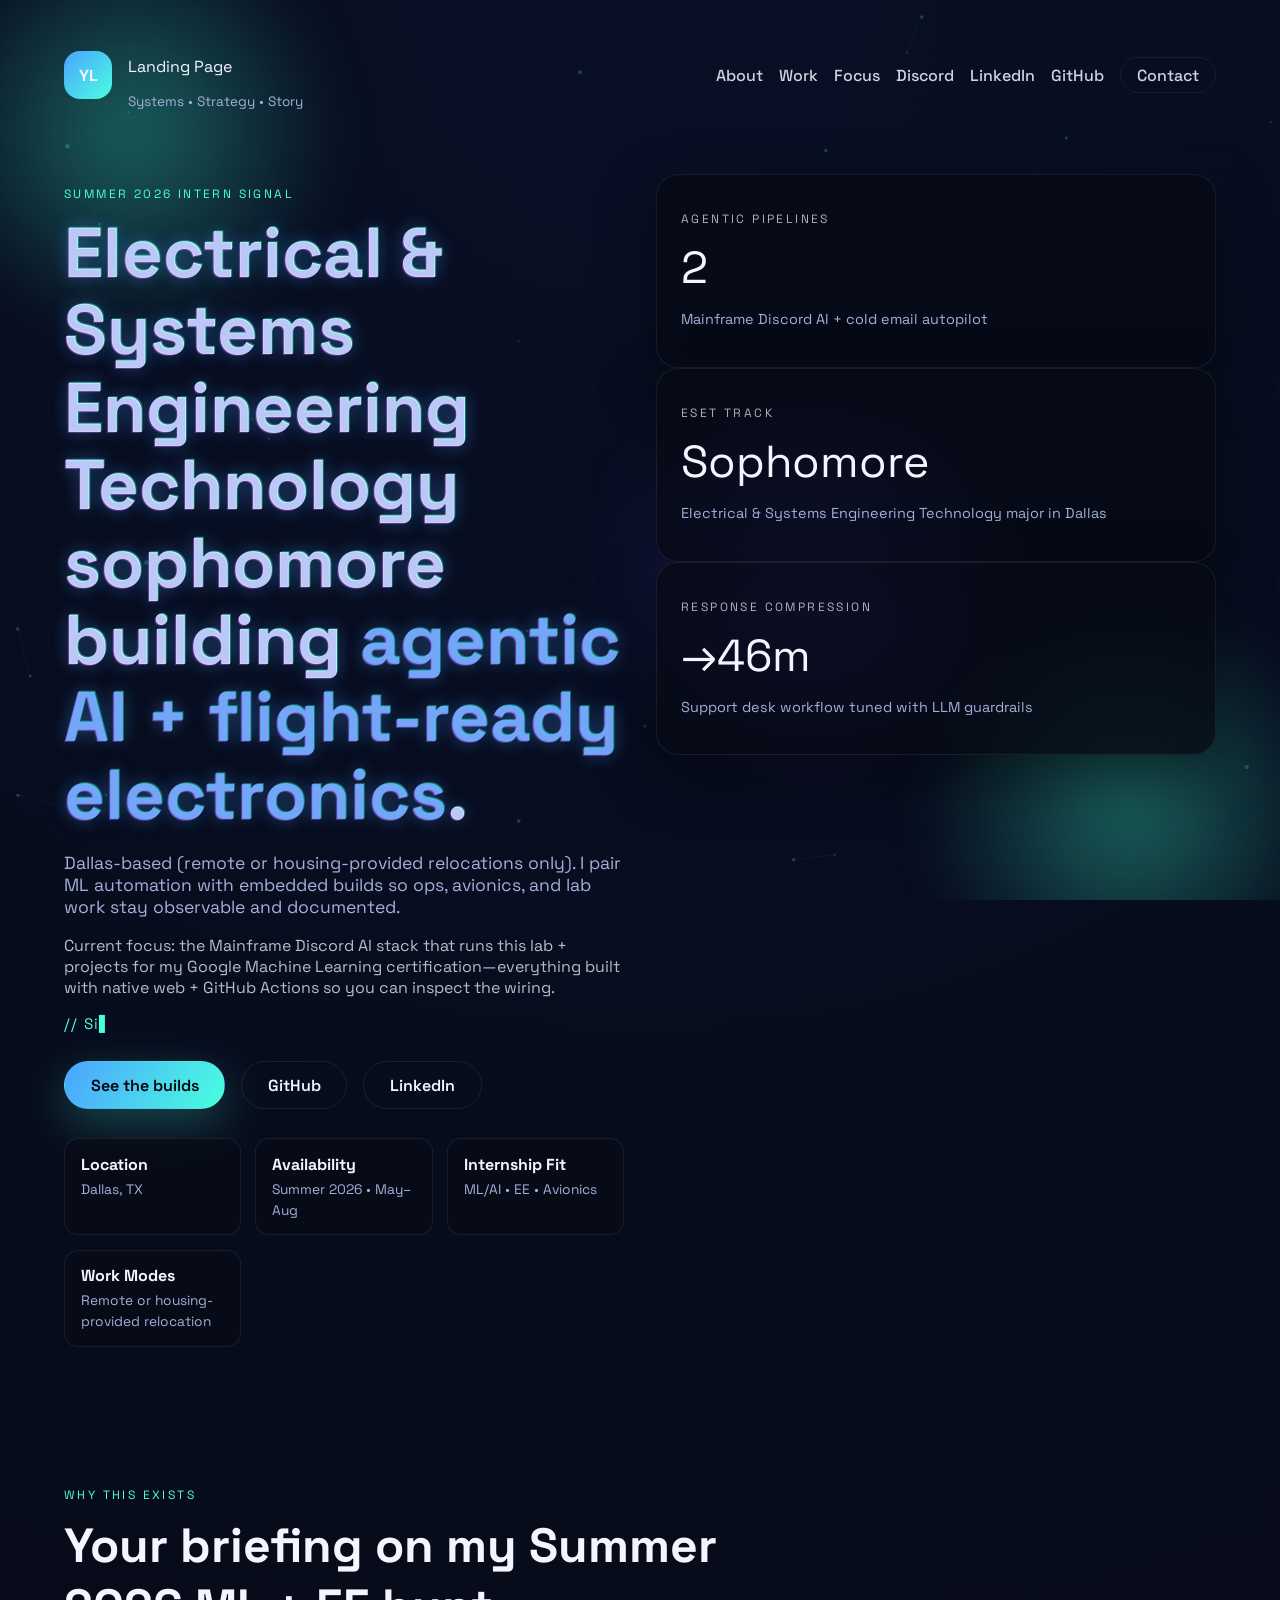
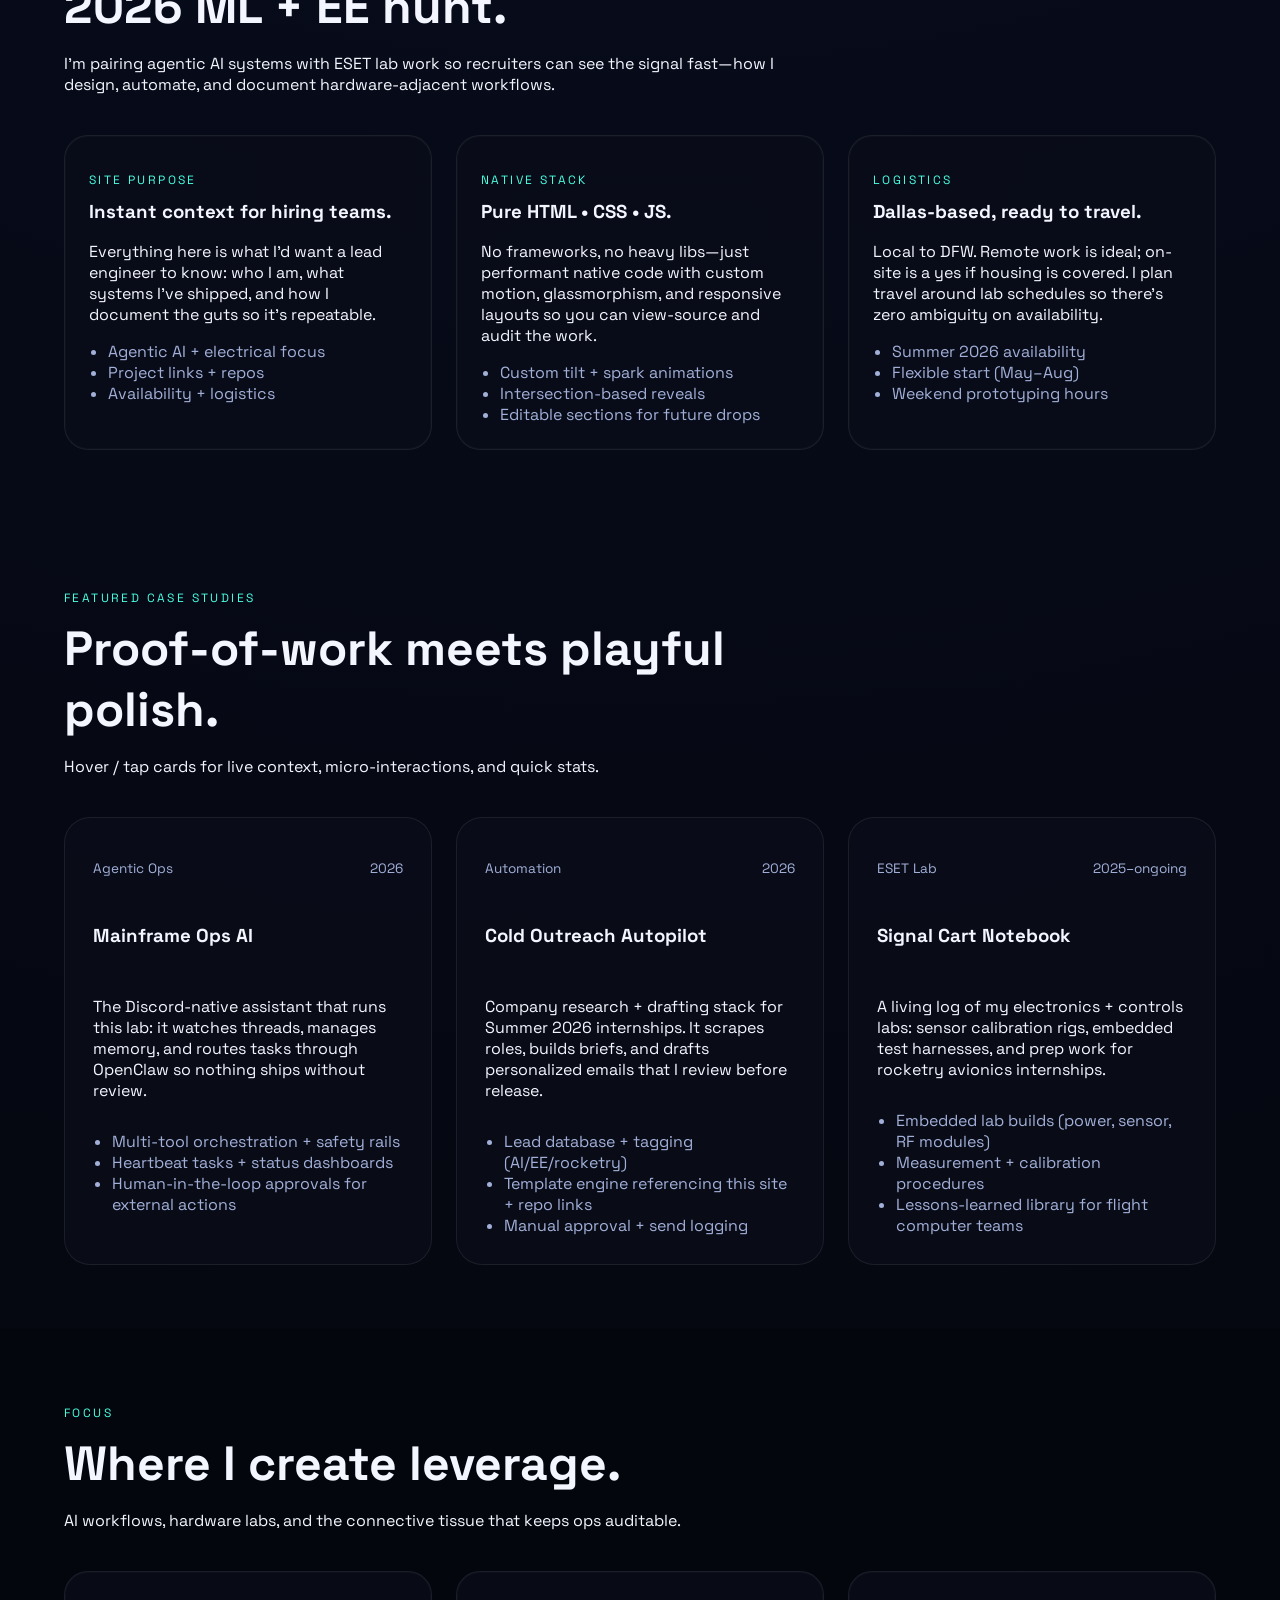
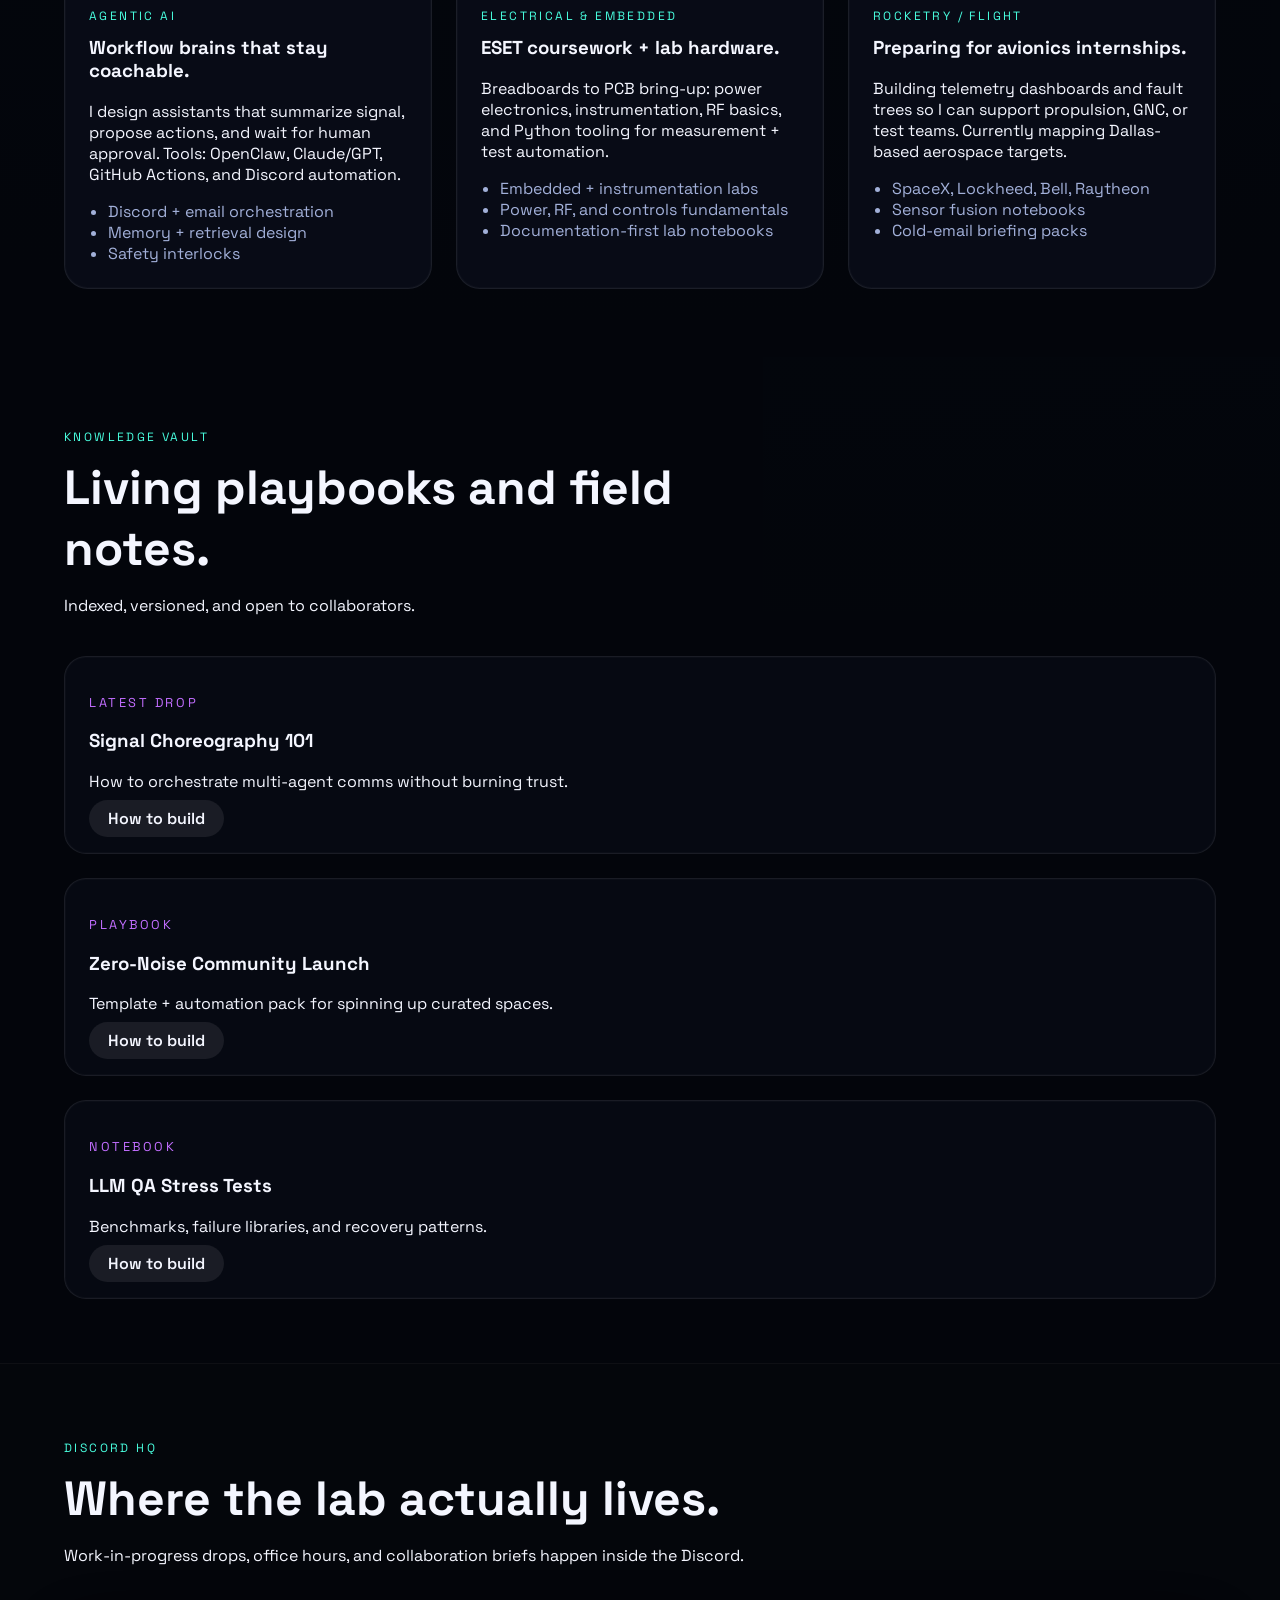
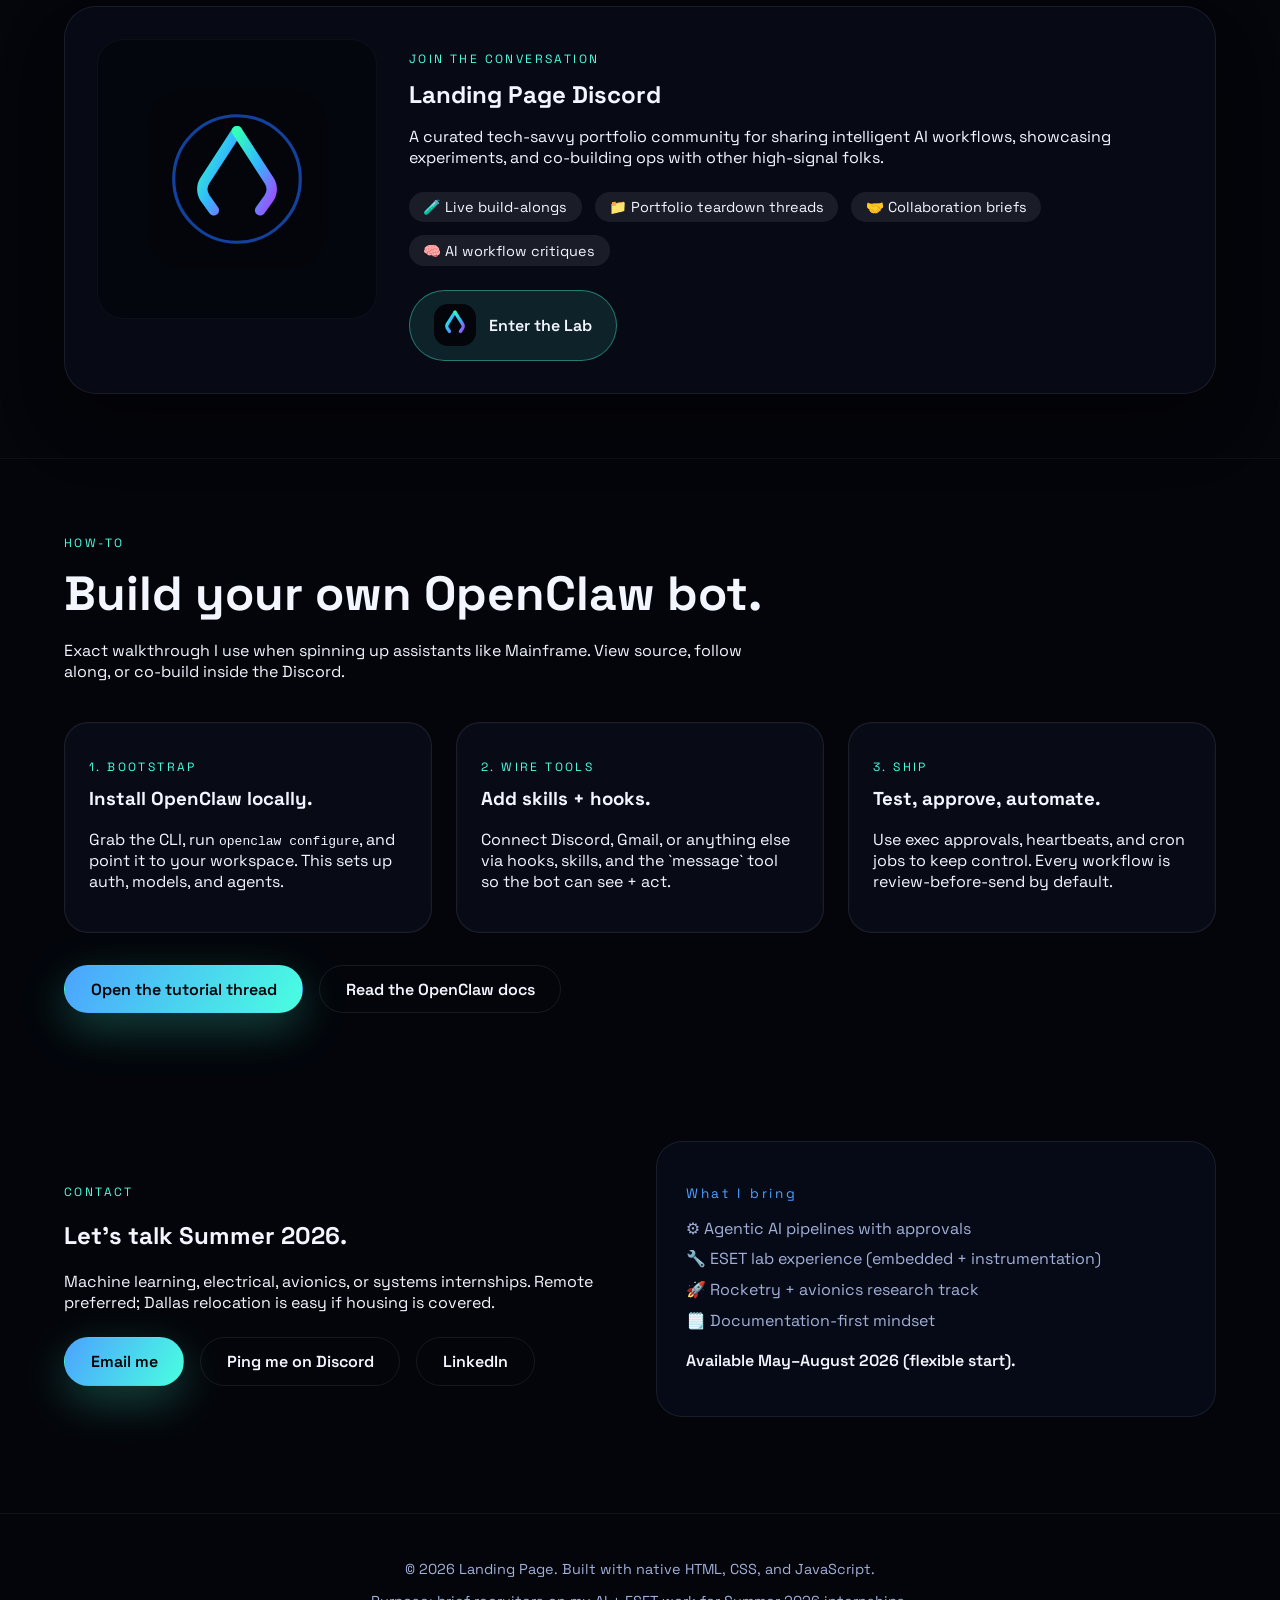
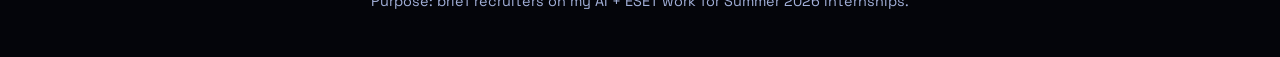
==== index.html @ a81633ae "Redesign hero with live background and animated text effects" ====
<!DOCTYPE html>
<html lang="en">
  <head>
    <meta charset="UTF-8" />
    <meta name="viewport" content="width=device-width, initial-scale=1" />
    <title>Landing Page • AI Systems + ESET</title>
    <meta name="description" content="Dallas-based ESET sophomore building agentic AI systems and embedded lab workflows for Summer 2026 ML/EE internships." />
    <meta property="og:title" content="Landing Page — AI Systems + ESET Portfolio" />
    <meta property="og:description" content="Project-ready portfolio for ML, electrical, and avionics internship roles." />
    <meta property="og:type" content="website" />
    <link rel="preconnect" href="https://fonts.googleapis.com" />
    <link rel="preconnect" href="https://fonts.gstatic.com" crossorigin />
    <link
      href="https://fonts.googleapis.com/css2?family=Space+Grotesk:wght@400;500;600;700&display=swap"
      rel="stylesheet"
    />
    <style>
      :root {
        font-family: "Space Grotesk", system-ui, -apple-system, BlinkMacSystemFont, "Segoe UI", sans-serif;
        color-scheme: dark;
        --bg: #04050a;
        --fg: #f4f6ff;
        --muted: #a2b0d9;
        --accent: #49ffe0;
        --accent-2: #4ca3ff;
        --accent-3: #c26eff;
        --border: rgba(255, 255, 255, 0.08);
      }
      * { box-sizing: border-box; }
      body {
        margin: 0;
        min-height: 100vh;
        background: radial-gradient(circle at top, rgba(20, 40, 100, 0.3), transparent 60%), var(--bg);
        color: var(--fg);
        overflow-x: hidden;
      }
      a { color: var(--fg); text-decoration: none; }
      .ambient {
        position: fixed; inset: 0; overflow: hidden; pointer-events: none; z-index: 0;
      }
      .orb {
        position: absolute; width: 420px; height: 420px;
        background: radial-gradient(circle, rgba(60, 255, 208, 0.35), transparent 70%);
        filter: blur(30px); animation: float 18s ease-in-out infinite;
      }
      .orb--one { top: -80px; left: -80px; }
      .orb--two { bottom: -120px; right: -60px; animation-duration: 22s; }
      .orb--three { top: 40%; right: 20%; animation-duration: 26s; background: radial-gradient(circle, rgba(99, 71, 255, 0.4), transparent 70%); }
      @keyframes float { 0% { transform: translate3d(0,0,0);} 50% { transform: translate3d(30px,-20px,0);} 100% { transform: translate3d(0,0,0);} }
      #live-bg {
        position: fixed;
        inset: 0;
        z-index: 0;
        pointer-events: none;
        opacity: 0.45;
      }
      .noise {
        position: fixed; inset: 0;
        background-image: url("data:image/svg+xml,%3Csvg xmlns='http://www.w3.org/2000/svg' width='300' height='300' viewBox='0 0 300 300'%3E%3Crect width='300' height='300' fill='rgba(0,0,0,0)'/%3E%3Ccircle cx='10' cy='10' r='1' fill='rgba(255,255,255,0.03)'/%3E%3C/svg%3E");
        opacity: 0.35; mix-blend-mode: screen; pointer-events: none; z-index: 0;
      }
      .scanlines {
        position: fixed;
        inset: 0;
        background: repeating-linear-gradient(
          to bottom,
          rgba(255,255,255,0.02),
          rgba(255,255,255,0.02) 1px,
          transparent 1px,
          transparent 3px
        );
        opacity: 0.15;
        pointer-events: none;
        z-index: 0;
      }
      .hero { position: relative; z-index: 1; padding: 2.5rem clamp(1.5rem,5vw,4rem) 4rem; }
      .nav { display: flex; justify-content: space-between; align-items: center; gap: 1rem; }
      .logo { display: flex; align-items: center; gap: 1rem; }
      .logo__mark {
        width: 48px; height: 48px; border-radius: 16px;
        background: linear-gradient(135deg, var(--accent-2), var(--accent));
        display: grid; place-items: center; font-weight: 700;
      }
      .logo__subtitle { color: var(--muted); margin: 0; font-size: 0.85rem; }
      .nav__links { display: flex; gap: 1rem; align-items: center; }
      .nav__links a { font-weight: 500; opacity: 0.85; }
      .nav__links .pill { border: 1px solid var(--border); padding: 0.4rem 1rem; border-radius: 999px; transition: border-color 0.3s; }
      .nav__links .pill:hover { border-color: var(--accent); }
      .hero__content { margin-top: 4rem; display: grid; grid-template-columns: repeat(auto-fit,minmax(280px,1fr)); gap: 2rem; }
      .tag { text-transform: uppercase; letter-spacing: 0.2em; font-size: 0.75rem; color: var(--accent); }
      .hero h1 { font-size: clamp(2.8rem,6vw,4.4rem); line-height: 1.1; margin: 0.8rem 0 1rem; }
      .hero h1 span { color: var(--accent-2); }
      .glitch {
        position: relative;
        text-shadow: 0 0 18px rgba(76,163,255,0.25);
        animation: pulseGlow 3s ease-in-out infinite;
      }
      .glitch::before,
      .glitch::after {
        content: attr(data-text);
        position: absolute;
        inset: 0;
        pointer-events: none;
        opacity: 0.35;
      }
      .glitch::before { transform: translate(1px, -1px); color: var(--accent); }
      .glitch::after { transform: translate(-1px, 1px); color: var(--accent-3); }
      .type-line {
        color: var(--accent);
        font-size: 0.95rem;
        letter-spacing: 0.08em;
        margin-top: 0.7rem;
        min-height: 1.4rem;
      }
      @keyframes pulseGlow {
        0%, 100% { filter: brightness(1); }
        50% { filter: brightness(1.08); }
      }
      .lede { color: var(--muted); font-size: 1.1rem; max-width: 52ch; }
      .hero__note { color: rgba(244,246,255,0.75); margin-top: 0.8rem; }
      .hero__actions { display: flex; flex-wrap: wrap; gap: 1rem; margin-top: 1.5rem; }
      .btn { display: inline-flex; align-items: center; justify-content: center; padding: 0.8rem 1.6rem; border-radius: 999px; font-weight: 600; border: 1px solid transparent; cursor: pointer; transition: transform 0.2s, box-shadow 0.2s; }
      .btn.primary { background: linear-gradient(120deg, var(--accent-2), var(--accent)); color: #020205; box-shadow: 0 15px 45px rgba(73,255,224,0.25); }
      .btn.ghost { border-color: var(--border); color: var(--fg); }
      .btn:hover { transform: translateY(-3px); }
      .metric-card { background: rgba(7,10,20,0.8); border: 1px solid var(--border); padding: 1.5rem; border-radius: 22px; backdrop-filter: blur(16px); box-shadow: 0 20px 60px rgba(0,0,0,0.4); }
      .metric-card__label { opacity: 0.7; text-transform: uppercase; font-size: 0.75rem; letter-spacing: 0.2em; }
      .metric-card__value { font-size: 2.8rem; margin: 0.5rem 0; }
      .metric-card__hint { color: var(--muted); font-size: 0.9rem; }
      main { position: relative; z-index: 1; }
      .section { padding: 4rem clamp(1.5rem,5vw,4rem); }
      .proof-strip {
        display: grid;
        grid-template-columns: repeat(auto-fit,minmax(170px,1fr));
        gap: 0.9rem;
        margin-top: 1.8rem;
      }
      .proof-chip {
        border: 1px solid var(--border);
        border-radius: 14px;
        padding: 0.9rem 1rem;
        background: rgba(8,12,22,0.65);
      }
      .proof-chip b { display:block; font-size:1rem; margin-bottom:0.2rem; }
      .proof-chip span { color: var(--muted); font-size:0.86rem; }
      .section--alt { background: rgba(4,6,12,0.7); }
      .section__header { max-width: 720px; margin-bottom: 2.5rem; }
      .section__header h2 { font-size: clamp(2rem,4vw,3rem); margin: 0.4rem 0 0.6rem; }
      .purpose-grid { display: grid; grid-template-columns: repeat(auto-fit,minmax(240px,1fr)); gap: 1.5rem; }
      .purpose-card {
        padding: 1.5rem; border-radius: 24px; border: 1px solid var(--border);
        background: rgba(10,14,25,0.85); box-shadow: inset 0 0 0 1px rgba(255,255,255,0.02);
      }
      .purpose-card h3 { margin-top: 0.4rem; }
      .purpose-card ul { margin: 1rem 0 0; padding-left: 1.2rem; color: var(--muted); }
      .case-grid { display: grid; grid-template-columns: repeat(auto-fit,minmax(280px,1fr)); gap: 1.5rem; }
      .case {
        padding: 1.75rem; border-radius: 26px; background: rgba(10,14,25,0.8);
        border: 1px solid var(--border); min-height: 340px; display: flex; flex-direction: column; gap: 0.9rem;
        transition: transform 0.4s ease, border-color 0.2s ease; transform-style: preserve-3d;
      }
      .case:hover { border-color: rgba(73,255,224,0.4); transform: translateY(-8px); }
      .case__meta { display: flex; justify-content: space-between; font-size: 0.85rem; color: var(--muted); }
      .case ul { padding-left: 1.2rem; margin: 0; color: var(--muted); }
      .section--alt .timeline { display: grid; gap: 1.5rem; }
      .timeline__item { padding: 1.5rem; border-radius: 22px; border: 1px solid var(--border); background: rgba(8,12,22,0.8); box-shadow: inset 0 0 0 1px rgba(255,255,255,0.02); }
      .timeline__label { color: var(--accent-3); font-size: 0.8rem; letter-spacing: 0.2em; text-transform: uppercase; }
      .chip { margin-top: 1rem; padding: 0.5rem 1.2rem; border-radius: 999px; border: none; background: rgba(255,255,255,0.08); color: var(--fg); font-weight: 600; cursor: pointer; transition: background 0.3s; }
      .chip:hover { background: rgba(73,255,224,0.2); }
      .section--highlight { background: rgba(5,7,12,0.8); border-top: 1px solid rgba(255,255,255,0.04); border-bottom: 1px solid rgba(255,255,255,0.04); }
      .discord-card {
        display: grid; grid-template-columns: minmax(200px, 280px) 1fr; gap: 2rem;
        padding: 2rem; border-radius: 32px; border: 1px solid var(--border);
        background: rgba(9,12,25,0.8); box-shadow: 0 30px 60px rgba(0,0,0,0.35);
      }
      .discord-card__badge {
        width: 100%; aspect-ratio: 1/1; border-radius: 26px;
        background: rgba(4,6,12,0.9);
        display: grid; place-items: center; border: 1px solid rgba(255,255,255,0.04);
      }
      .discord-card__body h2 { margin: 0.4rem 0 0.6rem; }
      .discord-list { list-style: none; padding: 0; margin: 1.5rem 0; display: flex; flex-wrap: wrap; gap: 0.8rem; }
      .discord-list li {
        padding: 0.4rem 0.9rem; border-radius: 999px;
        background: rgba(255,255,255,0.08); font-size: 0.9rem;
      }
      .discord-link {
        display: inline-flex; align-items: center; gap: 0.8rem;
        padding: 0.85rem 1.5rem; border-radius: 999px;
        border: 1px solid rgba(73,255,224,0.4);
        background: rgba(73,255,224,0.1);
        font-weight: 600; transition: transform 0.2s, border-color 0.2s;
      }
      .discord-link:hover { transform: translateY(-3px); border-color: rgba(73,255,224,0.9); }
      .discord-link__icon { width: 42px; height: 42px; border-radius: 14px; overflow: hidden; }
      .community-grid { display: grid; grid-template-columns: repeat(auto-fit,minmax(220px,1fr)); gap: 1.2rem; }
      .community-card {
        padding: 2rem 1.5rem; border-radius: 22px; border: 1px solid var(--border);
        background: rgba(5,10,20,0.85); text-align: center; position: relative; overflow: hidden;
      }
      .community-card::after { content: ""; position: absolute; inset: 1px; border-radius: inherit; background: radial-gradient(circle, rgba(73,255,224,0.1), transparent 70%); opacity: 0; transition: opacity 0.4s; }
      .community-card:hover::after { opacity: 1; }
      .community-card__value { font-size: 3rem; margin: 0.5rem 0; }
      .community-card__label { text-transform: uppercase; font-size: 0.75rem; letter-spacing: 0.3em; color: var(--muted); }
      .section--cta { padding-bottom: 6rem; }
      .cta { display: grid; grid-template-columns: repeat(auto-fit,minmax(280px,1fr)); gap: 2rem; align-items: center; }
      .cta__card { padding: 1.8rem; border-radius: 26px; border: 1px solid var(--border); background: rgba(8,12,25,0.85); }
      .cta__title { font-size: 0.85rem; letter-spacing: 0.2em; color: var(--accent-2); }
      .cta__card ul { list-style: none; padding: 0; margin: 1rem 0 0; display: flex; flex-direction: column; gap: 0.6rem; color: var(--muted); }
      .cta__footer { margin-top: 1.2rem; color: var(--fg); font-weight: 600; }
      .footer { text-align: center; padding: 2rem; color: var(--muted); font-size: 0.9rem; border-top: 1px solid rgba(255,255,255,0.05); }
      [data-reveal] { opacity: 0; transform: translateY(20px); transition: opacity 0.8s ease, transform 0.8s ease; }
      [data-reveal].is-visible { opacity: 1; transform: translateY(0); }
      @media (max-width: 900px) { .discord-card { grid-template-columns: 1fr; } }
      @media (max-width: 720px) {
        .nav__links { flex-wrap: wrap; justify-content: flex-end; }
        .hero { padding-top: 1.5rem; }
        .hero__content { margin-top: 2rem; }
        .case { min-height: 0; }
      }
    </style>
  </head>
  <body>
    <canvas id="live-bg" aria-hidden="true"></canvas>
    <div class="ambient">
      <span class="orb orb--one"></span>
      <span class="orb orb--two"></span>
      <span class="orb orb--three"></span>
    </div>
    <div class="noise"></div>
    <div class="scanlines"></div>
    <header class="hero" id="top">
      <nav class="nav">
        <div class="logo">
          <span class="logo__mark">YL</span>
          <div>
            <p class="logo__title">Landing Page</p>
            <p class="logo__subtitle">Systems • Strategy • Story</p>
          </div>
        </div>
        <div class="nav__links">
          <a href="#about">About</a>
          <a href="#work">Work</a>
          <a href="#focus">Focus</a>
          <a href="#discord">Discord</a>
          <a href="https://www.linkedin.com/in/collinsculbert/" target="_blank" rel="noopener">LinkedIn</a>
          <a href="https://github.com/aulsz" target="_blank" rel="noopener">GitHub</a>
          <a href="#contact" class="pill">Contact</a>
        </div>
      </nav>
      <div class="hero__content">
        <div>
          <p class="tag">Summer 2026 Intern Signal</p>
          <h1 class="glitch" data-text="Electrical & Systems Engineering Technology sophomore building agentic AI + flight-ready electronics.">
            Electrical & Systems Engineering Technology sophomore building <span>agentic AI + flight-ready electronics</span>.
          </h1>
          <p class="lede">
            Dallas-based (remote or housing-provided relocations only). I pair ML automation with embedded builds so ops, avionics, and lab work stay observable and documented.
          </p>
          <p class="hero__note">
            Current focus: the Mainframe Discord AI stack that runs this lab + projects for my Google Machine Learning certification—everything built with native web + GitHub Actions so you can inspect the wiring.
          </p>
          <p class="type-line">// <span id="type-target"></span><span id="type-cursor">▌</span></p>
          <div class="hero__actions">
            <a class="btn primary" href="#work">See the builds</a>
            <a class="btn ghost" href="https://github.com/aulsz" target="_blank" rel="noopener">GitHub</a>
            <a class="btn ghost" href="https://www.linkedin.com/in/collinsculbert/" target="_blank" rel="noopener">LinkedIn</a>
          </div>
          <div class="proof-strip">
            <div class="proof-chip"><b>Location</b><span>Dallas, TX</span></div>
            <div class="proof-chip"><b>Availability</b><span>Summer 2026 • May–Aug</span></div>
            <div class="proof-chip"><b>Internship Fit</b><span>ML/AI • EE • Avionics</span></div>
            <div class="proof-chip"><b>Work Modes</b><span>Remote or housing-provided relocation</span></div>
          </div>
        </div>
        <div class="hero__metrics">
          <div class="metric-card" data-reveal>
            <p class="metric-card__label">Agentic Pipelines</p>
            <p class="metric-card__value">2</p>
            <p class="metric-card__hint">Mainframe Discord AI + cold email autopilot</p>
          </div>
          <div class="metric-card" data-reveal>
            <p class="metric-card__label">ESET Track</p>
            <p class="metric-card__value">Sophomore</p>
            <p class="metric-card__hint">Electrical & Systems Engineering Technology major in Dallas</p>
          </div>
          <div class="metric-card" data-reveal>
            <p class="metric-card__label">Response Compression</p>
            <p class="metric-card__value">→46m</p>
            <p class="metric-card__hint">Support desk workflow tuned with LLM guardrails</p>
          </div>
        </div>
      </div>
    </header>

    <main>
      <section class="section section--purpose" id="about">
        <div class="section__header">
          <p class="tag">Why this exists</p>
          <h2>Your briefing on my Summer 2026 ML + EE hunt.</h2>
          <p>I’m pairing agentic AI systems with ESET lab work so recruiters can see the signal fast—how I design, automate, and document hardware-adjacent workflows.</p>
        </div>
        <div class="purpose-grid">
          <article class="purpose-card" data-tilt>
            <p class="tag">Site Purpose</p>
            <h3>Instant context for hiring teams.</h3>
            <p>
              Everything here is what I’d want a lead engineer to know: who I am, what systems I’ve shipped, and how I document the guts so it’s repeatable.
            </p>
            <ul>
              <li>Agentic AI + electrical focus</li>
              <li>Project links + repos</li>
              <li>Availability + logistics</li>
            </ul>
          </article>
          <article class="purpose-card" data-tilt>
            <p class="tag">Native Stack</p>
            <h3>Pure HTML • CSS • JS.</h3>
            <p>
              No frameworks, no heavy libs—just performant native code with custom motion, glassmorphism, and responsive layouts so you can view-source and audit the work.
            </p>
            <ul>
              <li>Custom tilt + spark animations</li>
              <li>Intersection-based reveals</li>
              <li>Editable sections for future drops</li>
            </ul>
          </article>
          <article class="purpose-card" data-tilt>
            <p class="tag">Logistics</p>
            <h3>Dallas-based, ready to travel.</h3>
            <p>
              Local to DFW. Remote work is ideal; on-site is a yes if housing is covered. I plan travel around lab schedules so there’s zero ambiguity on availability.
            </p>
            <ul>
              <li>Summer 2026 availability</li>
              <li>Flexible start (May–Aug)</li>
              <li>Weekend prototyping hours</li>
            </ul>
          </article>
        </div>
      </section>

      <section class="section" id="work">
        <div class="section__header">
          <p class="tag">Featured Case Studies</p>
          <h2>Proof-of-work meets playful polish.</h2>
          <p>Hover / tap cards for live context, micro-interactions, and quick stats.</p>
        </div>
        <div class="case-grid">
          <article class="case" data-tilt>
            <div class="case__meta">
              <p class="case__tag">Agentic Ops</p>
              <p class="case__year">2026</p>
            </div>
            <h3>Mainframe Ops AI</h3>
            <p>The Discord-native assistant that runs this lab: it watches threads, manages memory, and routes tasks through OpenClaw so nothing ships without review.</p>
            <ul>
              <li>Multi-tool orchestration + safety rails</li>
              <li>Heartbeat tasks + status dashboards</li>
              <li>Human-in-the-loop approvals for external actions</li>
            </ul>
          </article>
          <article class="case" data-tilt>
            <div class="case__meta">
              <p class="case__tag">Automation</p>
              <p class="case__year">2026</p>
            </div>
            <h3>Cold Outreach Autopilot</h3>
            <p>Company research + drafting stack for Summer 2026 internships. It scrapes roles, builds briefs, and drafts personalized emails that I review before release.</p>
            <ul>
              <li>Lead database + tagging (AI/EE/rocketry)</li>
              <li>Template engine referencing this site + repo links</li>
              <li>Manual approval + send logging</li>
            </ul>
          </article>
          <article class="case" data-tilt>
            <div class="case__meta">
              <p class="case__tag">ESET Lab</p>
              <p class="case__year">2025–ongoing</p>
            </div>
            <h3>Signal Cart Notebook</h3>
            <p>A living log of my electronics + controls labs: sensor calibration rigs, embedded test harnesses, and prep work for rocketry avionics internships.</p>
            <ul>
              <li>Embedded lab builds (power, sensor, RF modules)</li>
              <li>Measurement + calibration procedures</li>
              <li>Lessons-learned library for flight computer teams</li>
            </ul>
          </article>
        </div>
      </section>

      <section class="section section--alt" id="focus">
        <div class="section__header">
          <p class="tag">Focus</p>
          <h2>Where I create leverage.</h2>
          <p>AI workflows, hardware labs, and the connective tissue that keeps ops auditable.</p>
        </div>
        <div class="purpose-grid">
          <article class="purpose-card" data-tilt>
            <p class="tag">Agentic AI</p>
            <h3>Workflow brains that stay coachable.</h3>
            <p>
              I design assistants that summarize signal, propose actions, and wait for human approval. Tools: OpenClaw, Claude/GPT, GitHub Actions, and Discord automation.
            </p>
            <ul>
              <li>Discord + email orchestration</li>
              <li>Memory + retrieval design</li>
              <li>Safety interlocks</li>
            </ul>
          </article>
          <article class="purpose-card" data-tilt>
            <p class="tag">Electrical & Embedded</p>
            <h3>ESET coursework + lab hardware.</h3>
            <p>
              Breadboards to PCB bring-up: power electronics, instrumentation, RF basics, and Python tooling for measurement + test automation.
            </p>
            <ul>
              <li>Embedded + instrumentation labs</li>
              <li>Power, RF, and controls fundamentals</li>
              <li>Documentation-first lab notebooks</li>
            </ul>
          </article>
          <article class="purpose-card" data-tilt>
            <p class="tag">Rocketry / Flight</p>
            <h3>Preparing for avionics internships.</h3>
            <p>
              Building telemetry dashboards and fault trees so I can support propulsion, GNC, or test teams. Currently mapping Dallas-based aerospace targets.
            </p>
            <ul>
              <li>SpaceX, Lockheed, Bell, Raytheon</li>
              <li>Sensor fusion notebooks</li>
              <li>Cold-email briefing packs</li>
            </ul>
          </article>
        </div>
      </section>

      <section class="section section--alt" id="knowledge">
        <div class="section__header">
          <p class="tag">Knowledge Vault</p>
          <h2>Living playbooks and field notes.</h2>
          <p>Indexed, versioned, and open to collaborators.</p>
        </div>
        <div class="timeline">
          <article class="timeline__item">
            <p class="timeline__label">Latest Drop</p>
            <h3>Signal Choreography 101</h3>
            <p>How to orchestrate multi-agent comms without burning trust.</p>
            <a class="chip" href="#bot-guide">How to build</a>
          </article>
          <article class="timeline__item">
            <p class="timeline__label">Playbook</p>
            <h3>Zero-Noise Community Launch</h3>
            <p>Template + automation pack for spinning up curated spaces.</p>
            <a class="chip" href="#bot-guide">How to build</a>
          </article>
          <article class="timeline__item">
            <p class="timeline__label">Notebook</p>
            <h3>LLM QA Stress Tests</h3>
            <p>Benchmarks, failure libraries, and recovery patterns.</p>
            <a class="chip" href="#bot-guide">How to build</a>
          </article>
        </div>
      </section>

      <section class="section section--highlight" id="discord">
        <div class="section__header">
          <p class="tag">Discord HQ</p>
          <h2>Where the lab actually lives.</h2>
          <p>Work-in-progress drops, office hours, and collaboration briefs happen inside the Discord.</p>
        </div>
        <div class="discord-card" data-tilt>
          <div class="discord-card__badge">
            <svg viewBox="0 0 1024 1024" width="180" height="180" xmlns="http://www.w3.org/2000/svg">
              <defs>
                <linearGradient id="logo-grad" x1="0%" y1="0%" x2="100%" y2="100%">
                  <stop offset="0%" stop-color="#34ffb8" />
                  <stop offset="50%" stop-color="#32b9ff" />
                  <stop offset="100%" stop-color="#a448ff" />
                </linearGradient>
              </defs>
              <rect width="1024" height="1024" rx="220" fill="#04050a" />
              <circle cx="512" cy="512" r="360" stroke="#1b6bff" stroke-width="18" fill="none" opacity="0.6" />
              <path d="M512 240 L330 520 C310 550 310 590 330 620 L380 690" fill="none" stroke="url(#logo-grad)" stroke-width="60" stroke-linecap="round" stroke-linejoin="round" />
              <path d="M512 240 L694 520 C714 550 714 590 694 620 L644 690" fill="none" stroke="url(#logo-grad)" stroke-width="60" stroke-linecap="round" stroke-linejoin="round" />
              <path d="M512 512 L512 804" fill="none" stroke="url(#logo-grad)" stroke-width="60" stroke-linecap="round" />
            </svg>
          </div>
          <div class="discord-card__body">
            <p class="tag">Join the conversation</p>
            <h2>Landing Page Discord</h2>
            <p>
              A curated tech-savvy portfolio community for sharing intelligent AI workflows, showcasing experiments, and co-building ops with other high-signal folks.
            </p>
            <ul class="discord-list">
              <li>🧪 Live build-alongs</li>
              <li>📁 Portfolio teardown threads</li>
              <li>🤝 Collaboration briefs</li>
              <li>🧠 AI workflow critiques</li>
            </ul>
            <a class="discord-link" href="https://discord.gg/S5xJVZpS" target="_blank" rel="noopener">
              <span class="discord-link__icon">
                <img src="data:image/svg+xml;utf8,%3Csvg xmlns='http://www.w3.org/2000/svg' viewBox='0 0 1024 1024'%3E%3Cdefs%3E%3ClinearGradient id='mini' x1='0%25' y1='0%25' x2='100%25' y2='100%25'%3E%3Cstop offset='0%25' stop-color='%2334ffb8'/%3E%3Cstop offset='50%25' stop-color='%2332b9ff'/%3E%3Cstop offset='100%25' stop-color='%23a448ff'/%3E%3C/linearGradient%3E%3C/defs%3E%3Crect width='1024' height='1024' rx='220' fill='%2304050a'/%3E%3Cpath d='M512 200 L320 500 Q300 540 320 580 L380 670' fill='none' stroke='url(%23mini)' stroke-width='80' stroke-linecap='round' stroke-linejoin='round'/%3E%3Cpath d='M512 200 L704 500 Q724 540 704 580 L644 670' fill='none' stroke='url(%23mini)' stroke-width='80' stroke-linecap='round' stroke-linejoin='round'/%3E%3Cpath d='M512 460 L512 820' fill='none' stroke='url(%23mini)' stroke-width='80' stroke-linecap='round'/%3E%3C/svg%3E" alt="Landing Page Logo" width="42" height="42" />
              </span>
              <span>Enter the Lab</span>
            </a>
          </div>
        </div>
      </section>

      <section class="section section--alt" id="bot-guide">
        <div class="section__header">
          <p class="tag">How-To</p>
          <h2>Build your own OpenClaw bot.</h2>
          <p>Exact walkthrough I use when spinning up assistants like Mainframe. View source, follow along, or co-build inside the Discord.</p>
        </div>
        <div class="purpose-grid">
          <article class="purpose-card">
            <p class="tag">1. Bootstrap</p>
            <h3>Install OpenClaw locally.</h3>
            <p>Grab the CLI, run <code>openclaw configure</code>, and point it to your workspace. This sets up auth, models, and agents.</p>
          </article>
          <article class="purpose-card">
            <p class="tag">2. Wire tools</p>
            <h3>Add skills + hooks.</h3>
            <p>Connect Discord, Gmail, or anything else via hooks, skills, and the `message` tool so the bot can see + act.</p>
          </article>
          <article class="purpose-card">
            <p class="tag">3. Ship</p>
            <h3>Test, approve, automate.</h3>
            <p>Use exec approvals, heartbeats, and cron jobs to keep control. Every workflow is review-before-send by default.</p>
          </article>
        </div>
        <div class="hero__actions" style="margin-top:2rem;">
          <a class="btn primary" href="https://discord.gg/S5xJVZpS" target="_blank" rel="noopener">Open the tutorial thread</a>
          <a class="btn ghost" href="https://docs.openclaw.ai" target="_blank" rel="noopener">Read the OpenClaw docs</a>
        </div>
      </section>

      <section class="section section--cta" id="contact">
        <div class="cta">
          <div>
            <p class="tag">Contact</p>
            <h2>Let’s talk Summer 2026.</h2>
            <p>Machine learning, electrical, avionics, or systems internships. Remote preferred; Dallas relocation is easy if housing is covered.</p>
            <div class="hero__actions">
              <a class="btn primary" href="#contact-modal" id="contact-trigger">Email me</a>
              <a class="btn ghost" href="https://discord.gg/S5xJVZpS" target="_blank" rel="noopener">Ping me on Discord</a>
              <a class="btn ghost" href="https://www.linkedin.com/in/collinsculbert/" target="_blank" rel="noopener">LinkedIn</a>
            </div>
          </div>
          <div class="cta__card" data-tilt>
            <p class="cta__title">What I bring</p>
            <ul>
              <li>⚙️ Agentic AI pipelines with approvals</li>
              <li>🔧 ESET lab experience (embedded + instrumentation)</li>
              <li>🚀 Rocketry + avionics research track</li>
              <li>🗒️ Documentation-first mindset</li>
            </ul>
            <p class="cta__footer">Available May–August 2026 (flexible start).</p>
          </div>
        </div>
      </section>
    </main>

    <!-- Contact Modal -->
    <div id="contact-modal" style="display:none;position:fixed;inset:0;z-index:1000;background:rgba(0,0,0,0.7);backdrop-filter:blur(8px);align-items:center;justify-content:center;">
      <div style="background:#0a0d1a;border:1px solid rgba(255,255,255,0.1);border-radius:28px;padding:2.5rem;max-width:480px;width:90%;position:relative;box-shadow:0 40px 80px rgba(0,0,0,0.6);">
        <button id="close-modal" style="position:absolute;top:1rem;right:1.2rem;background:none;border:none;color:rgba(255,255,255,0.5);font-size:1.4rem;cursor:pointer;line-height:1;">✕</button>
        <p style="text-transform:uppercase;letter-spacing:.2em;font-size:.75rem;color:#49ffe0;margin:0 0 .5rem;">Get in touch</p>
        <h3 style="margin:0 0 .5rem;font-size:1.4rem;">Send me a note</h3>
        <p style="color:#a2b0d9;font-size:.9rem;margin:0 0 1.5rem;">Summer 2026 internship inquiries, collaborations, or just saying hi — I read everything.</p>
        <label style="display:block;font-size:.85rem;margin-bottom:.3rem;color:#a2b0d9;">Your message</label>
        <textarea id="contact-body" rows="5" placeholder="Hi Collins, I came across your portfolio and..." style="width:100%;background:rgba(255,255,255,0.05);border:1px solid rgba(255,255,255,0.1);border-radius:14px;color:#f4f6ff;padding:.9rem 1rem;font-family:inherit;font-size:.95rem;resize:vertical;box-sizing:border-box;"></textarea>
        <a id="contact-send" href="#" class="btn primary" style="margin-top:1.2rem;display:inline-flex;text-decoration:none;">Open in mail app →</a>
        <p style="margin-top:.8rem;font-size:.8rem;color:rgba(162,176,217,.6);">Or email directly: <a href="mailto:coculbert@icloud.com" style="color:#49ffe0;">coculbert@icloud.com</a></p>
      </div>
    </div>

    <footer class="footer">
      <p>© <span id="year"></span> Landing Page. Built with native HTML, CSS, and JavaScript.</p>
      <p>Purpose: brief recruiters on my AI + ESET work for Summer 2026 internships.</p>
    </footer>

    <script>
      // Live background particles (Marathon-style dark tech ambience)
      const bg = document.getElementById("live-bg");
      const bgCtx = bg ? bg.getContext("2d") : null;
      const particles = [];
      let w = window.innerWidth;
      let h = window.innerHeight;

      function resizeBg() {
        if (!bg) return;
        w = window.innerWidth;
        h = window.innerHeight;
        bg.width = Math.floor(w * devicePixelRatio);
        bg.height = Math.floor(h * devicePixelRatio);
        bg.style.width = w + "px";
        bg.style.height = h + "px";
        if (bgCtx) bgCtx.setTransform(devicePixelRatio, 0, 0, devicePixelRatio, 0, 0);
      }

      function initParticles() {
        particles.length = 0;
        const count = Math.max(30, Math.floor((w * h) / 28000));
        for (let i = 0; i < count; i++) {
          particles.push({
            x: Math.random() * w,
            y: Math.random() * h,
            vx: (Math.random() - 0.5) * 0.35,
            vy: (Math.random() - 0.5) * 0.35,
            r: Math.random() * 1.8 + 0.8
          });
        }
      }

      function drawBg() {
        if (!bgCtx) return;
        bgCtx.clearRect(0, 0, w, h);

        for (const p of particles) {
          p.x += p.vx;
          p.y += p.vy;
          if (p.x < 0 || p.x > w) p.vx *= -1;
          if (p.y < 0 || p.y > h) p.vy *= -1;

          bgCtx.beginPath();
          bgCtx.fillStyle = "rgba(73,255,224,0.5)";
          bgCtx.arc(p.x, p.y, p.r, 0, Math.PI * 2);
          bgCtx.fill();
        }

        for (let i = 0; i < particles.length; i++) {
          for (let j = i + 1; j < particles.length; j++) {
            const a = particles[i], b = particles[j];
            const dx = a.x - b.x;
            const dy = a.y - b.y;
            const d2 = dx * dx + dy * dy;
            if (d2 < 14000) {
              const alpha = 1 - d2 / 14000;
              bgCtx.strokeStyle = `rgba(76,163,255,${alpha * 0.2})`;
              bgCtx.lineWidth = 1;
              bgCtx.beginPath();
              bgCtx.moveTo(a.x, a.y);
              bgCtx.lineTo(b.x, b.y);
              bgCtx.stroke();
            }
          }
        }

        requestAnimationFrame(drawBg);
      }

      resizeBg();
      initParticles();
      drawBg();
      window.addEventListener("resize", () => { resizeBg(); initParticles(); });

      // Typing animation
      const typeTarget = document.getElementById("type-target");
      const phrases = [
        "Signal-first design",
        "Dark interface, bright outcomes",
        "AI + embedded systems",
        "Marathon-inspired visual language"
      ];
      let phraseIndex = 0;
      let charIndex = 0;
      let deleting = false;
      function tickType() {
        if (!typeTarget) return;
        const current = phrases[phraseIndex];
        typeTarget.textContent = deleting
          ? current.slice(0, charIndex--)
          : current.slice(0, charIndex++);

        if (!deleting && charIndex > current.length + 1) {
          deleting = true;
          setTimeout(tickType, 900);
          return;
        }
        if (deleting && charIndex < 0) {
          deleting = false;
          phraseIndex = (phraseIndex + 1) % phrases.length;
        }
        setTimeout(tickType, deleting ? 35 : 55);
      }
      tickType();

      const year = document.getElementById("year");
      if (year) year.textContent = new Date().getFullYear();

      const revealTargets = document.querySelectorAll(
        ".case, .timeline__item, .community-card, .cta__card, .metric-card, .purpose-card, .discord-card"
      );
      revealTargets.forEach((el) => el.setAttribute("data-reveal", ""));

      const observer = new IntersectionObserver(
        (entries) => {
          entries.forEach((entry) => {
            if (entry.isIntersecting) {
              entry.target.classList.add("is-visible");
              observer.unobserve(entry.target);
            }
          });
        },
        { threshold: 0.3 }
      );
      revealTargets.forEach((el) => observer.observe(el));

      const tiltCards = document.querySelectorAll("[data-tilt]");
      tiltCards.forEach((card) => {
        card.addEventListener("mousemove", (event) => {
          const bounds = card.getBoundingClientRect();
          const x = ((event.clientX - bounds.left) / bounds.width - 0.5) * 20;
          const y = ((event.clientY - bounds.top) / bounds.height - 0.5) * -20;
          card.style.transform = `perspective(900px) rotateX(${y}deg) rotateY(${x}deg)`;
        });
        card.addEventListener("mouseleave", () => {
          card.style.transform = "perspective(900px) rotateX(0deg) rotateY(0deg)";
        });
      });

      // Contact modal
      const modal = document.getElementById("contact-modal");
      const trigger = document.getElementById("contact-trigger");
      const closeBtn = document.getElementById("close-modal");
      const sendBtn = document.getElementById("contact-send");
      const bodyField = document.getElementById("contact-body");
      if (trigger) trigger.addEventListener("click", (e) => { e.preventDefault(); modal.style.display = "flex"; });
      if (closeBtn) closeBtn.addEventListener("click", () => { modal.style.display = "none"; });
      if (modal) modal.addEventListener("click", (e) => { if (e.target === modal) modal.style.display = "none"; });
      if (sendBtn) sendBtn.addEventListener("click", (e) => {
        e.preventDefault();
        const body = encodeURIComponent(bodyField ? bodyField.value : "");
        window.location.href = "mailto:coculbert@icloud.com?subject=Internship%20Inquiry&body=" + body;
      });

      // Spark pulse disabled until [data-spark] elements are intentionally added.
    </script>
  </body>
</html>
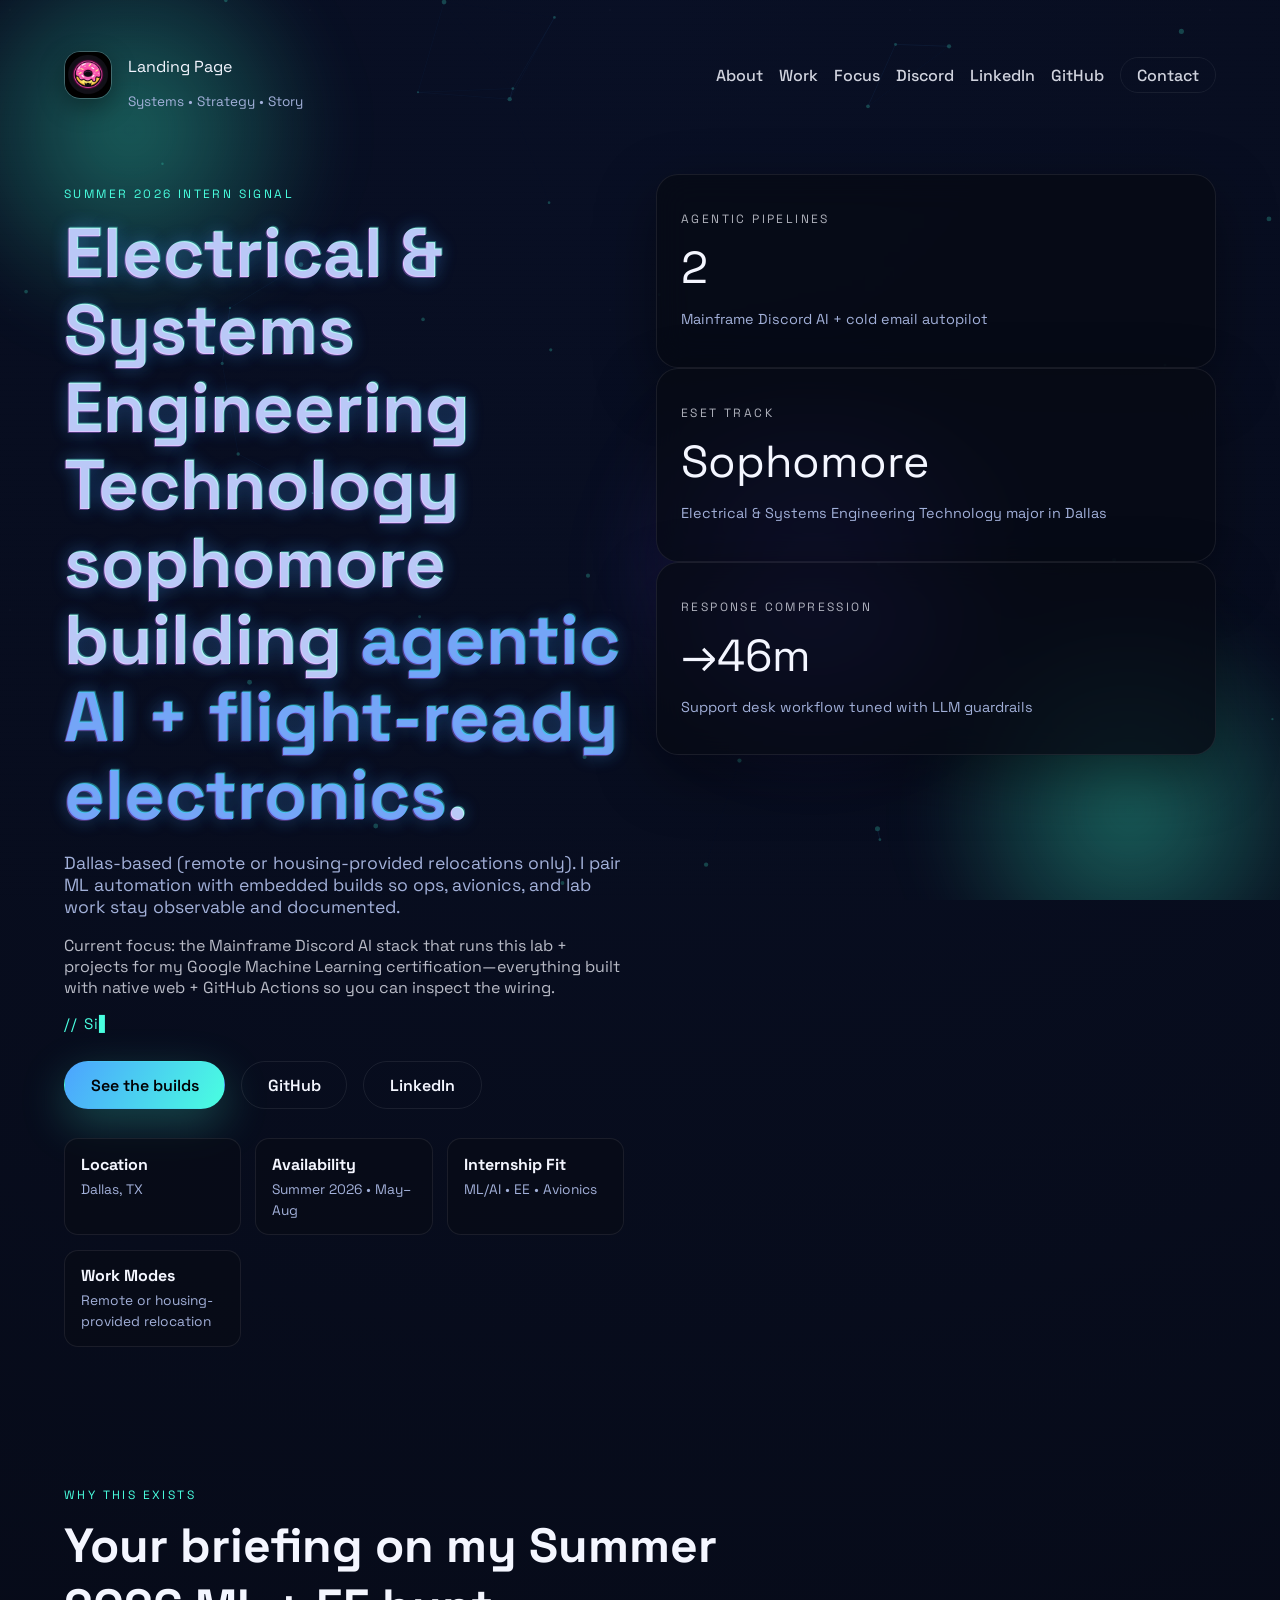
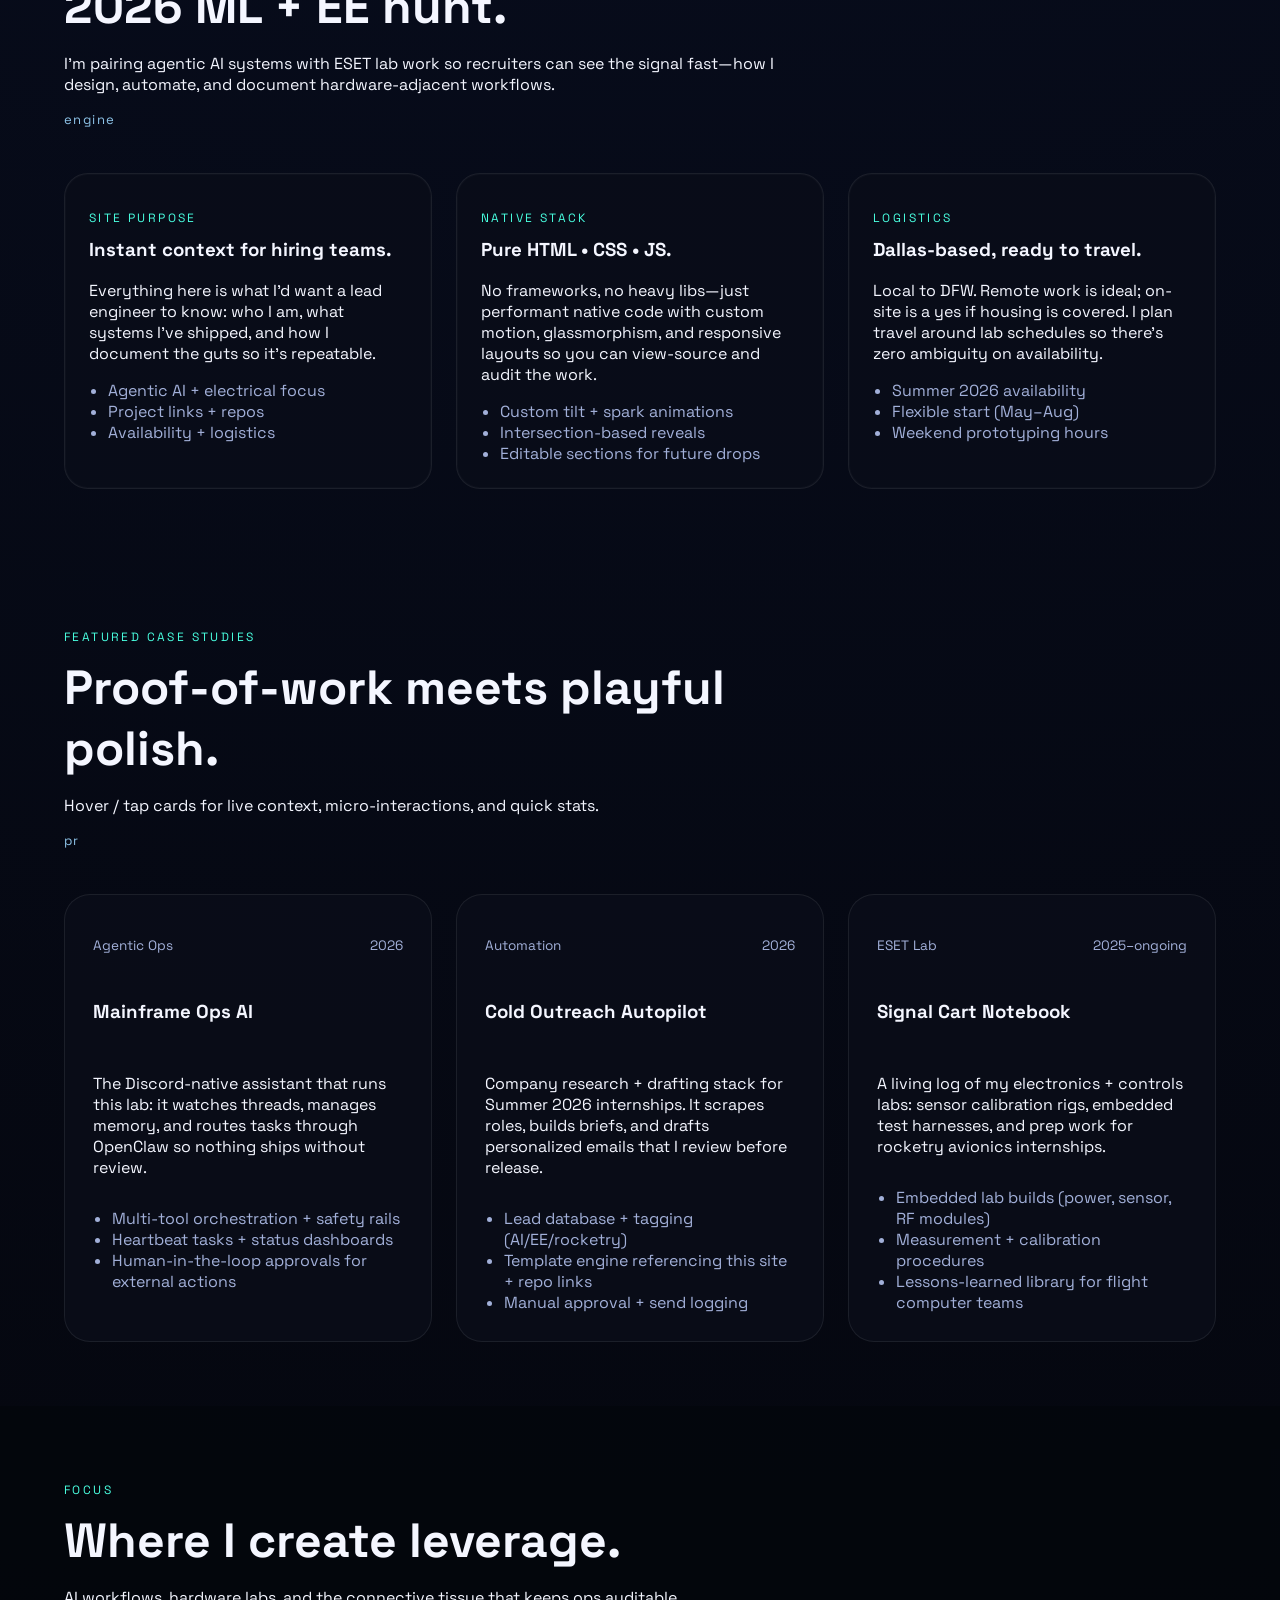
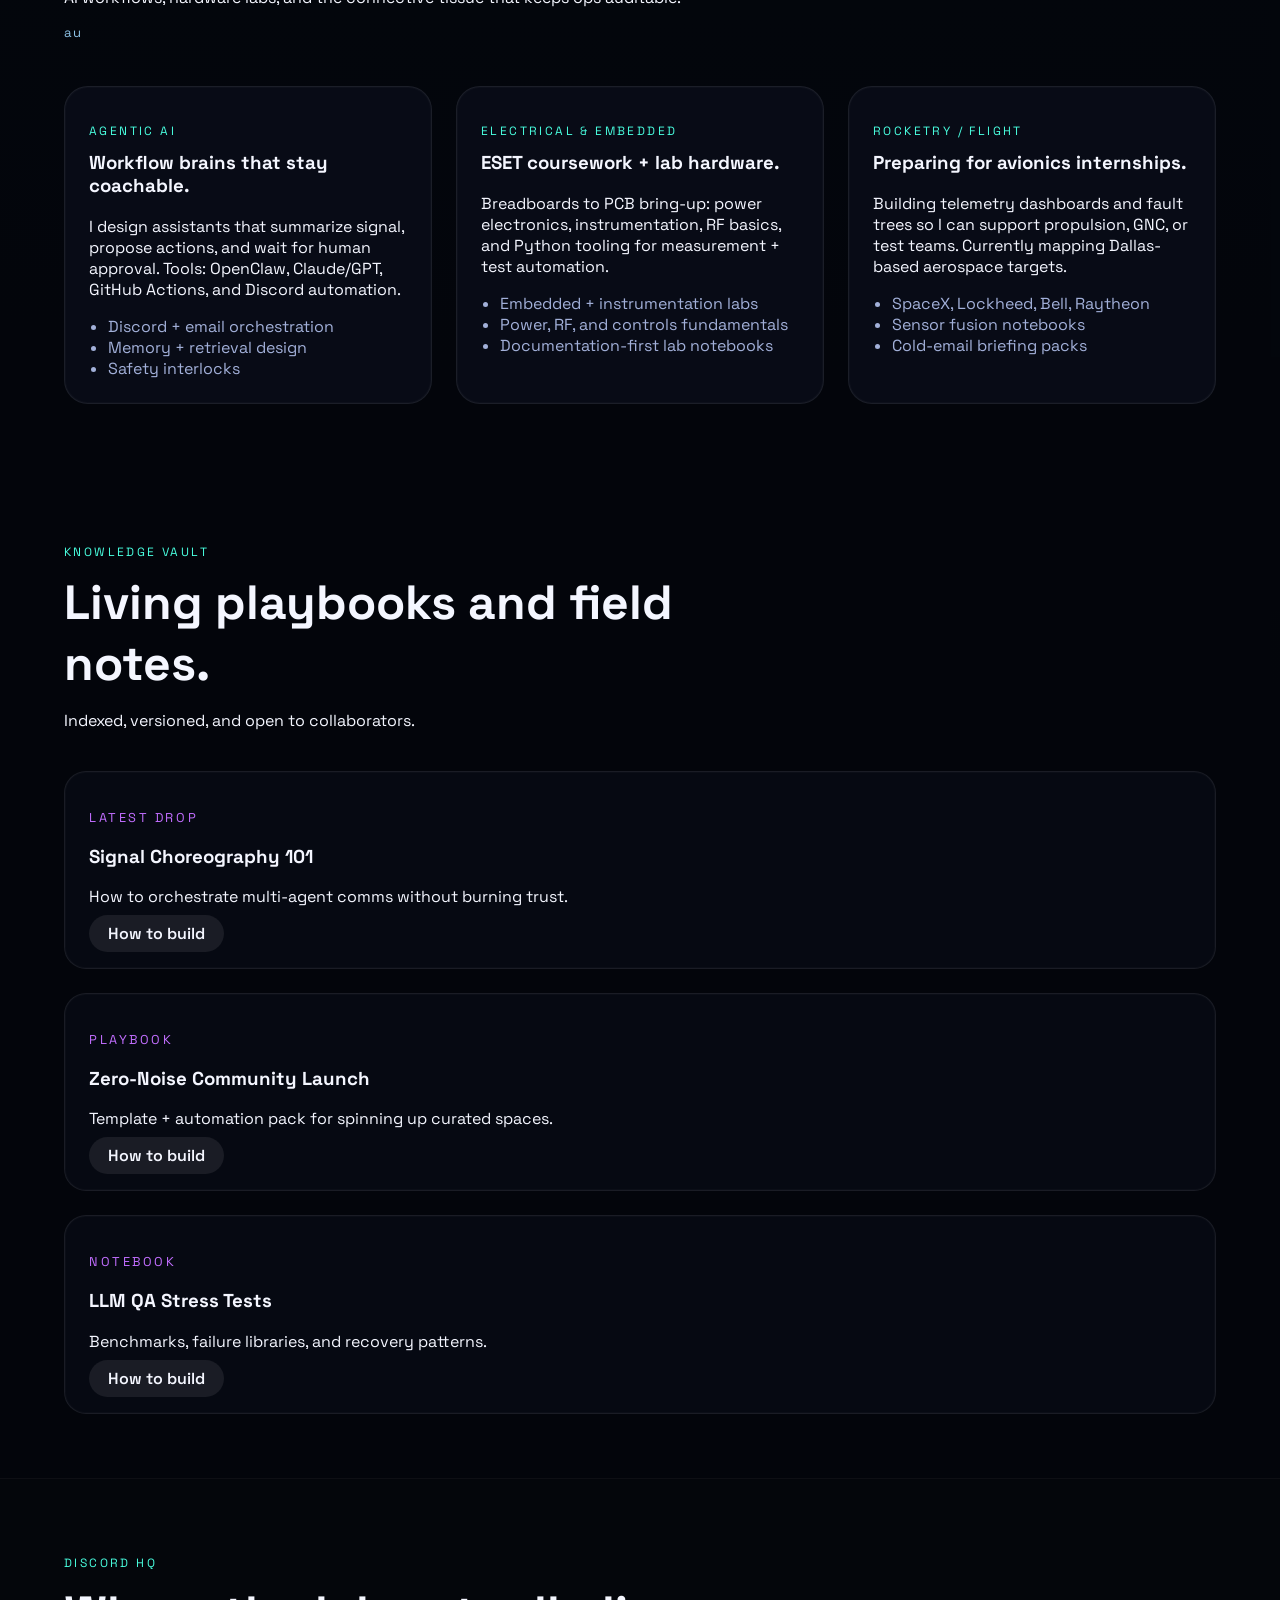
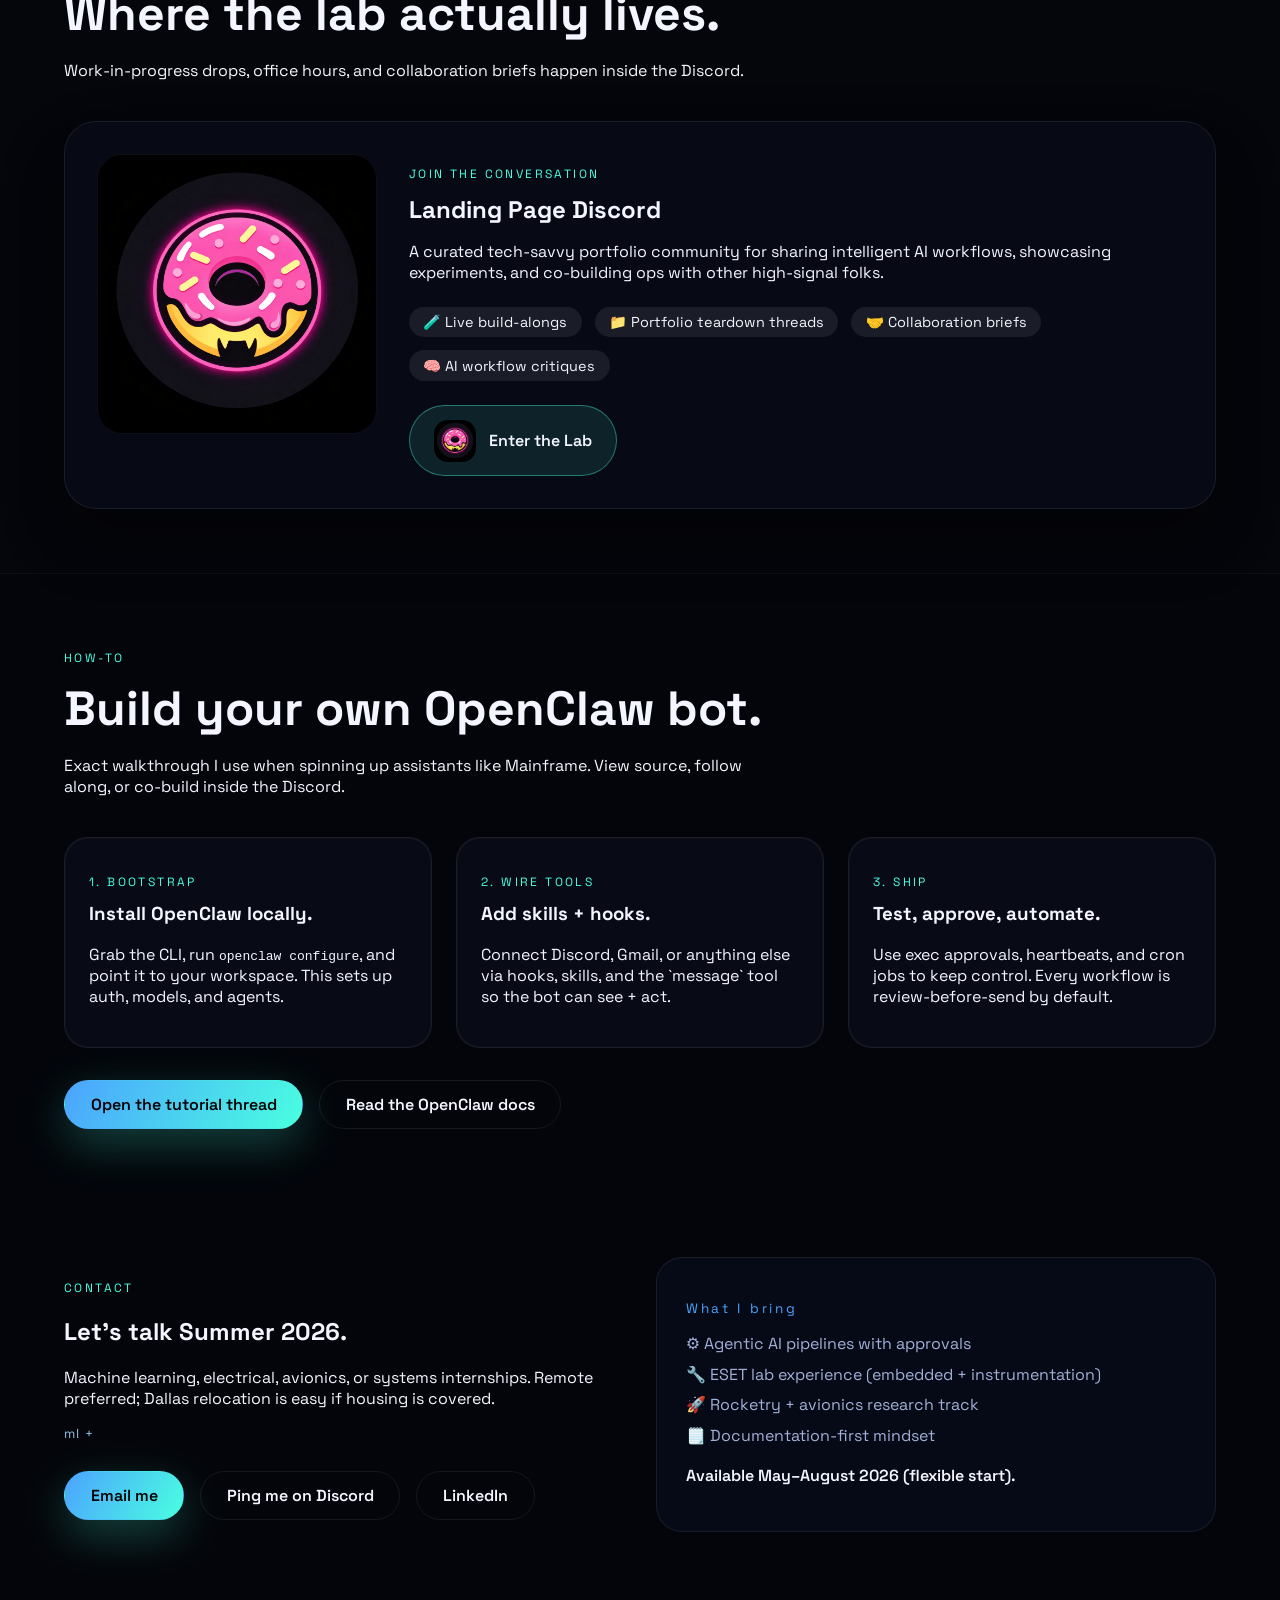
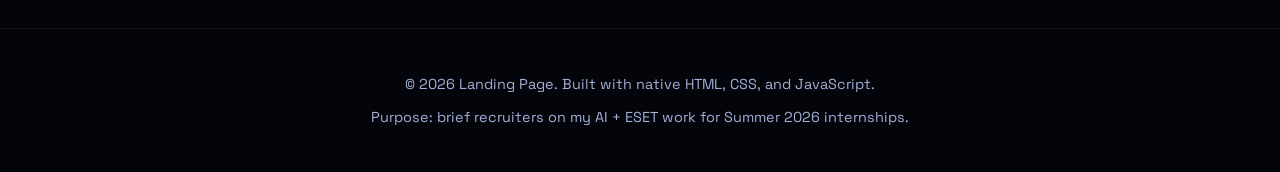
==== commit dfa33ad3: "Use Discord server logo and expand typewriter animations sitewide" ====
--- a/index.html
+++ b/index.html
@@ -78,9 +78,11 @@
       .logo { display: flex; align-items: center; gap: 1rem; }
       .logo__mark {
         width: 48px; height: 48px; border-radius: 16px;
-        background: linear-gradient(135deg, var(--accent-2), var(--accent));
-        display: grid; place-items: center; font-weight: 700;
-      }
+        border: 1px solid rgba(255,255,255,0.2);
+        overflow: hidden;
+        box-shadow: 0 8px 25px rgba(0,0,0,0.35);
+      }
+      .logo__mark img { width: 100%; height: 100%; object-fit: cover; display: block; }
       .logo__subtitle { color: var(--muted); margin: 0; font-size: 0.85rem; }
       .nav__links { display: flex; gap: 1rem; align-items: center; }
       .nav__links a { font-weight: 500; opacity: 0.85; }
@@ -111,6 +113,12 @@
         letter-spacing: 0.08em;
         margin-top: 0.7rem;
         min-height: 1.4rem;
+      }
+      .type-line--section {
+        color: #9dd8ff;
+        font-size: 0.82rem;
+        letter-spacing: 0.11em;
+        opacity: 0.9;
       }
       @keyframes pulseGlow {
         0%, 100% { filter: brightness(1); }
@@ -232,7 +240,7 @@
     <header class="hero" id="top">
       <nav class="nav">
         <div class="logo">
-          <span class="logo__mark">YL</span>
+          <span class="logo__mark"><img src="./assets/discord-logo.png" alt="Landing Page server logo" /></span>
           <div>
             <p class="logo__title">Landing Page</p>
             <p class="logo__subtitle">Systems • Strategy • Story</p>
@@ -299,6 +307,7 @@
           <p class="tag">Why this exists</p>
           <h2>Your briefing on my Summer 2026 ML + EE hunt.</h2>
           <p>I’m pairing agentic AI systems with ESET lab work so recruiters can see the signal fast—how I design, automate, and document hardware-adjacent workflows.</p>
+          <p class="type-line type-line--section" data-phrases="signal-first profile|engineering proof over hype|dark interface, clear intent"></p>
         </div>
         <div class="purpose-grid">
           <article class="purpose-card" data-tilt>
@@ -345,6 +354,7 @@
           <p class="tag">Featured Case Studies</p>
           <h2>Proof-of-work meets playful polish.</h2>
           <p>Hover / tap cards for live context, micro-interactions, and quick stats.</p>
+          <p class="type-line type-line--section" data-phrases="problem to build to result|showing shipped systems|recruiter-readable evidence"></p>
         </div>
         <div class="case-grid">
           <article class="case" data-tilt>
@@ -394,6 +404,7 @@
           <p class="tag">Focus</p>
           <h2>Where I create leverage.</h2>
           <p>AI workflows, hardware labs, and the connective tissue that keeps ops auditable.</p>
+          <p class="type-line type-line--section" data-phrases="automation with guardrails|embedded labs with traceability|flight-track preparation"></p>
         </div>
         <div class="purpose-grid">
           <article class="purpose-card" data-tilt>
@@ -471,20 +482,7 @@
         </div>
         <div class="discord-card" data-tilt>
           <div class="discord-card__badge">
-            <svg viewBox="0 0 1024 1024" width="180" height="180" xmlns="http://www.w3.org/2000/svg">
-              <defs>
-                <linearGradient id="logo-grad" x1="0%" y1="0%" x2="100%" y2="100%">
-                  <stop offset="0%" stop-color="#34ffb8" />
-                  <stop offset="50%" stop-color="#32b9ff" />
-                  <stop offset="100%" stop-color="#a448ff" />
-                </linearGradient>
-              </defs>
-              <rect width="1024" height="1024" rx="220" fill="#04050a" />
-              <circle cx="512" cy="512" r="360" stroke="#1b6bff" stroke-width="18" fill="none" opacity="0.6" />
-              <path d="M512 240 L330 520 C310 550 310 590 330 620 L380 690" fill="none" stroke="url(#logo-grad)" stroke-width="60" stroke-linecap="round" stroke-linejoin="round" />
-              <path d="M512 240 L694 520 C714 550 714 590 694 620 L644 690" fill="none" stroke="url(#logo-grad)" stroke-width="60" stroke-linecap="round" stroke-linejoin="round" />
-              <path d="M512 512 L512 804" fill="none" stroke="url(#logo-grad)" stroke-width="60" stroke-linecap="round" />
-            </svg>
+            <img src="./assets/discord-logo.png" alt="Landing Page server logo" width="180" height="180" style="width:100%;height:100%;object-fit:cover;border-radius:24px;" />
           </div>
           <div class="discord-card__body">
             <p class="tag">Join the conversation</p>
@@ -500,7 +498,7 @@
             </ul>
             <a class="discord-link" href="https://discord.gg/S5xJVZpS" target="_blank" rel="noopener">
               <span class="discord-link__icon">
-                <img src="data:image/svg+xml;utf8,%3Csvg xmlns='http://www.w3.org/2000/svg' viewBox='0 0 1024 1024'%3E%3Cdefs%3E%3ClinearGradient id='mini' x1='0%25' y1='0%25' x2='100%25' y2='100%25'%3E%3Cstop offset='0%25' stop-color='%2334ffb8'/%3E%3Cstop offset='50%25' stop-color='%2332b9ff'/%3E%3Cstop offset='100%25' stop-color='%23a448ff'/%3E%3C/linearGradient%3E%3C/defs%3E%3Crect width='1024' height='1024' rx='220' fill='%2304050a'/%3E%3Cpath d='M512 200 L320 500 Q300 540 320 580 L380 670' fill='none' stroke='url(%23mini)' stroke-width='80' stroke-linecap='round' stroke-linejoin='round'/%3E%3Cpath d='M512 200 L704 500 Q724 540 704 580 L644 670' fill='none' stroke='url(%23mini)' stroke-width='80' stroke-linecap='round' stroke-linejoin='round'/%3E%3Cpath d='M512 460 L512 820' fill='none' stroke='url(%23mini)' stroke-width='80' stroke-linecap='round'/%3E%3C/svg%3E" alt="Landing Page Logo" width="42" height="42" />
+                <img src="./assets/discord-logo.png" alt="Landing Page Logo" width="42" height="42" style="width:42px;height:42px;object-fit:cover;" />
               </span>
               <span>Enter the Lab</span>
             </a>
@@ -543,6 +541,7 @@
             <p class="tag">Contact</p>
             <h2>Let’s talk Summer 2026.</h2>
             <p>Machine learning, electrical, avionics, or systems internships. Remote preferred; Dallas relocation is easy if housing is covered.</p>
+          <p class="type-line type-line--section" data-phrases="ready for summer 2026|ml + ee + avionics track|let’s build something difficult"></p>
             <div class="hero__actions">
               <a class="btn primary" href="#contact-modal" id="contact-trigger">Email me</a>
               <a class="btn ghost" href="https://discord.gg/S5xJVZpS" target="_blank" rel="noopener">Ping me on Discord</a>
@@ -657,36 +656,47 @@
       drawBg();
       window.addEventListener("resize", () => { resizeBg(); initParticles(); });
 
-      // Typing animation
-      const typeTarget = document.getElementById("type-target");
-      const phrases = [
+      // Typing animations (hero + section straps)
+      function startTypewriter(target, phrases, typeMs = 55, delMs = 35, pauseMs = 900) {
+        if (!target || !phrases || !phrases.length) return;
+        let phraseIndex = 0;
+        let charIndex = 0;
+        let deleting = false;
+
+        function tick() {
+          const current = phrases[phraseIndex];
+          target.textContent = deleting
+            ? current.slice(0, charIndex--)
+            : current.slice(0, charIndex++);
+
+          if (!deleting && charIndex > current.length + 1) {
+            deleting = true;
+            setTimeout(tick, pauseMs);
+            return;
+          }
+          if (deleting && charIndex < 0) {
+            deleting = false;
+            phraseIndex = (phraseIndex + 1) % phrases.length;
+          }
+          setTimeout(tick, deleting ? delMs : typeMs);
+        }
+        tick();
+      }
+
+      startTypewriter(document.getElementById("type-target"), [
         "Signal-first design",
         "Dark interface, bright outcomes",
         "AI + embedded systems",
         "Marathon-inspired visual language"
-      ];
-      let phraseIndex = 0;
-      let charIndex = 0;
-      let deleting = false;
-      function tickType() {
-        if (!typeTarget) return;
-        const current = phrases[phraseIndex];
-        typeTarget.textContent = deleting
-          ? current.slice(0, charIndex--)
-          : current.slice(0, charIndex++);
-
-        if (!deleting && charIndex > current.length + 1) {
-          deleting = true;
-          setTimeout(tickType, 900);
-          return;
-        }
-        if (deleting && charIndex < 0) {
-          deleting = false;
-          phraseIndex = (phraseIndex + 1) % phrases.length;
-        }
-        setTimeout(tickType, deleting ? 35 : 55);
-      }
-      tickType();
+      ]);
+
+      document.querySelectorAll("[data-phrases]").forEach((el) => {
+        const phrases = (el.getAttribute("data-phrases") || "")
+          .split("|")
+          .map((p) => p.trim())
+          .filter(Boolean);
+        startTypewriter(el, phrases, 42, 28, 700);
+      });
 
       const year = document.getElementById("year");
       if (year) year.textContent = new Date().getFullYear();
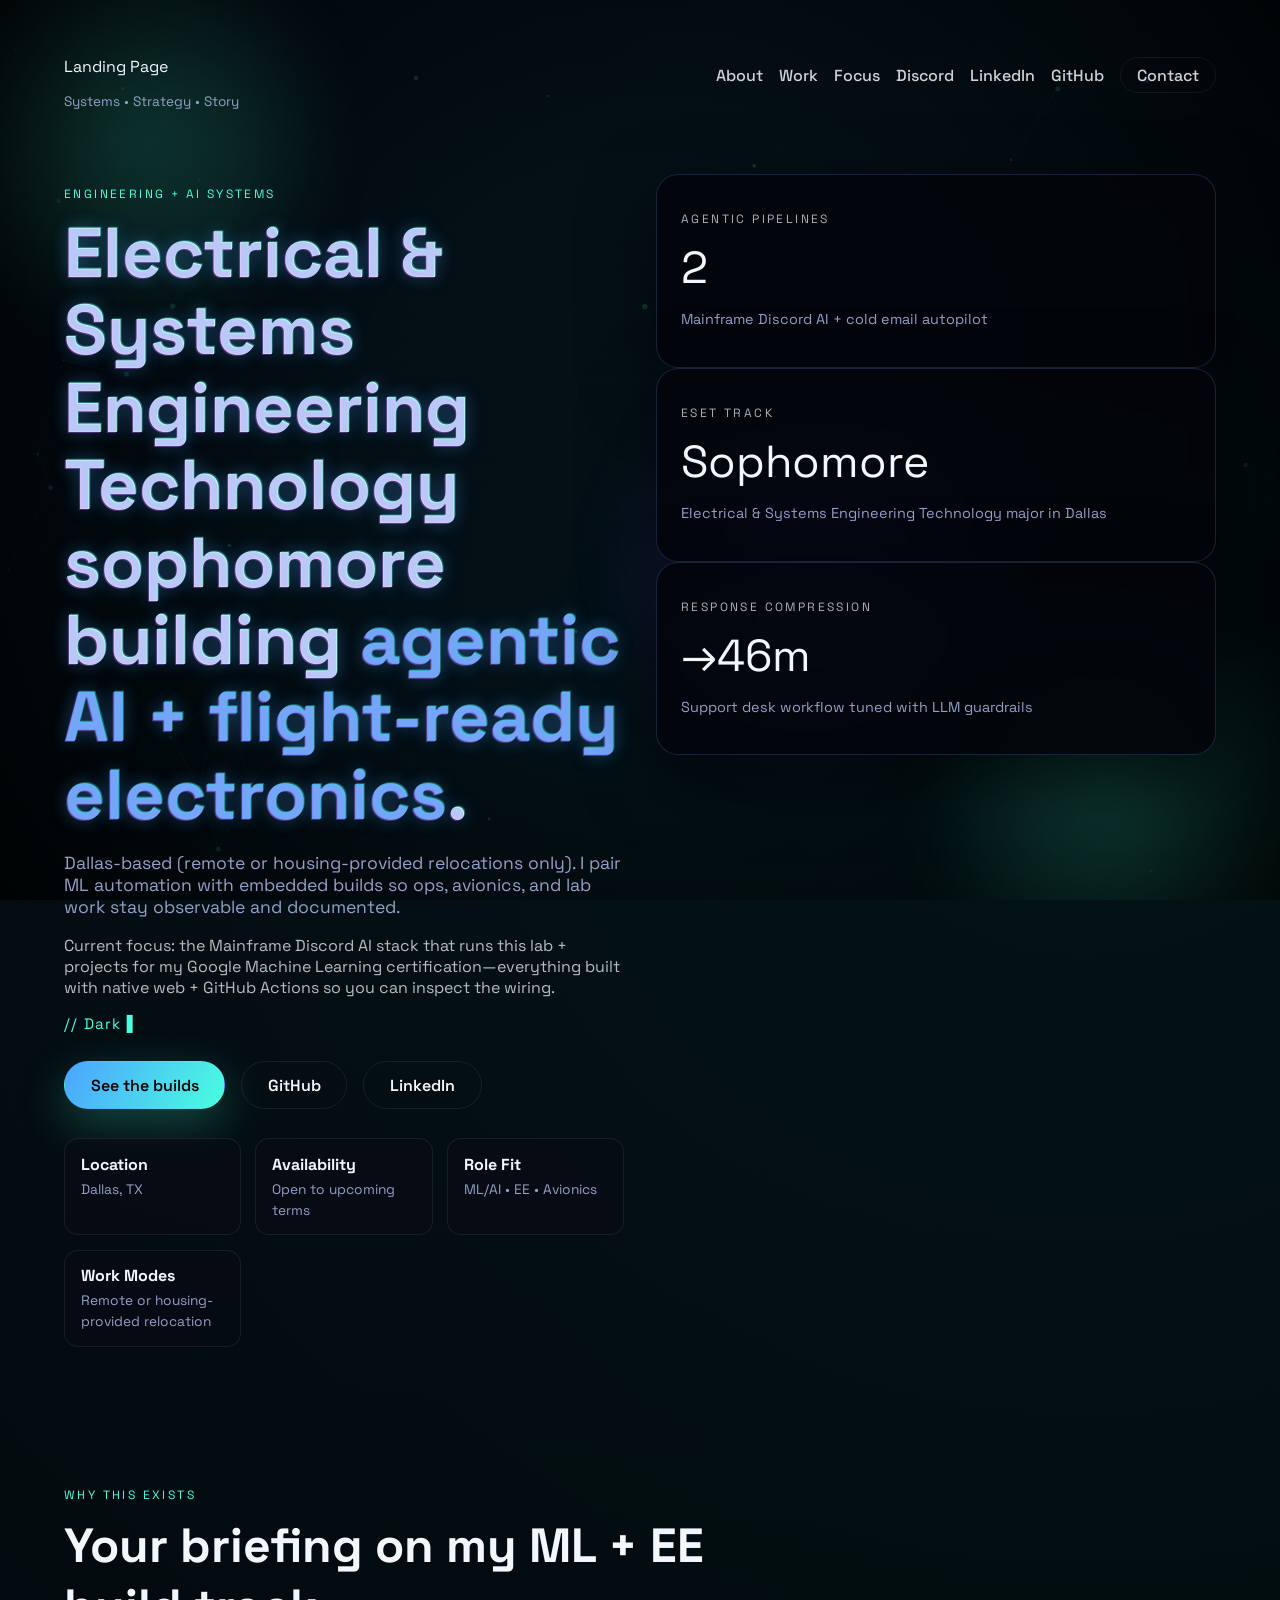
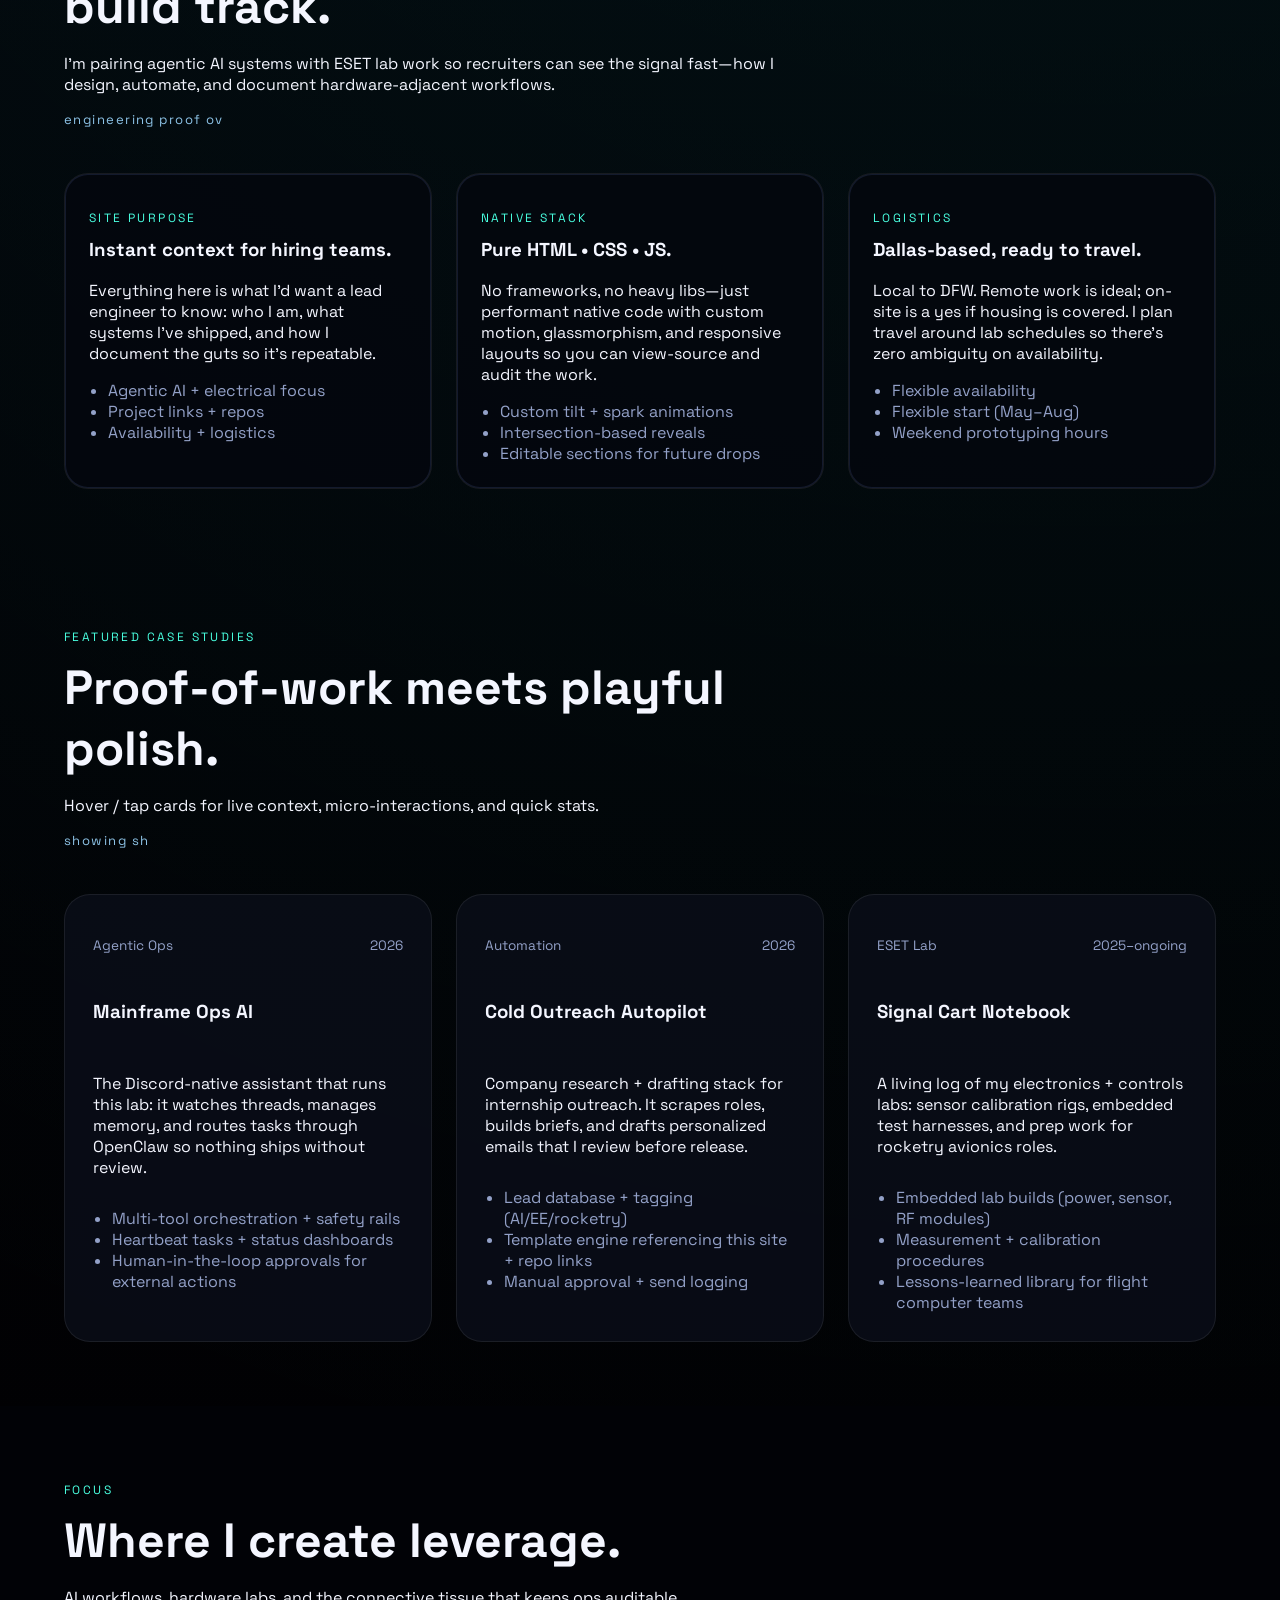
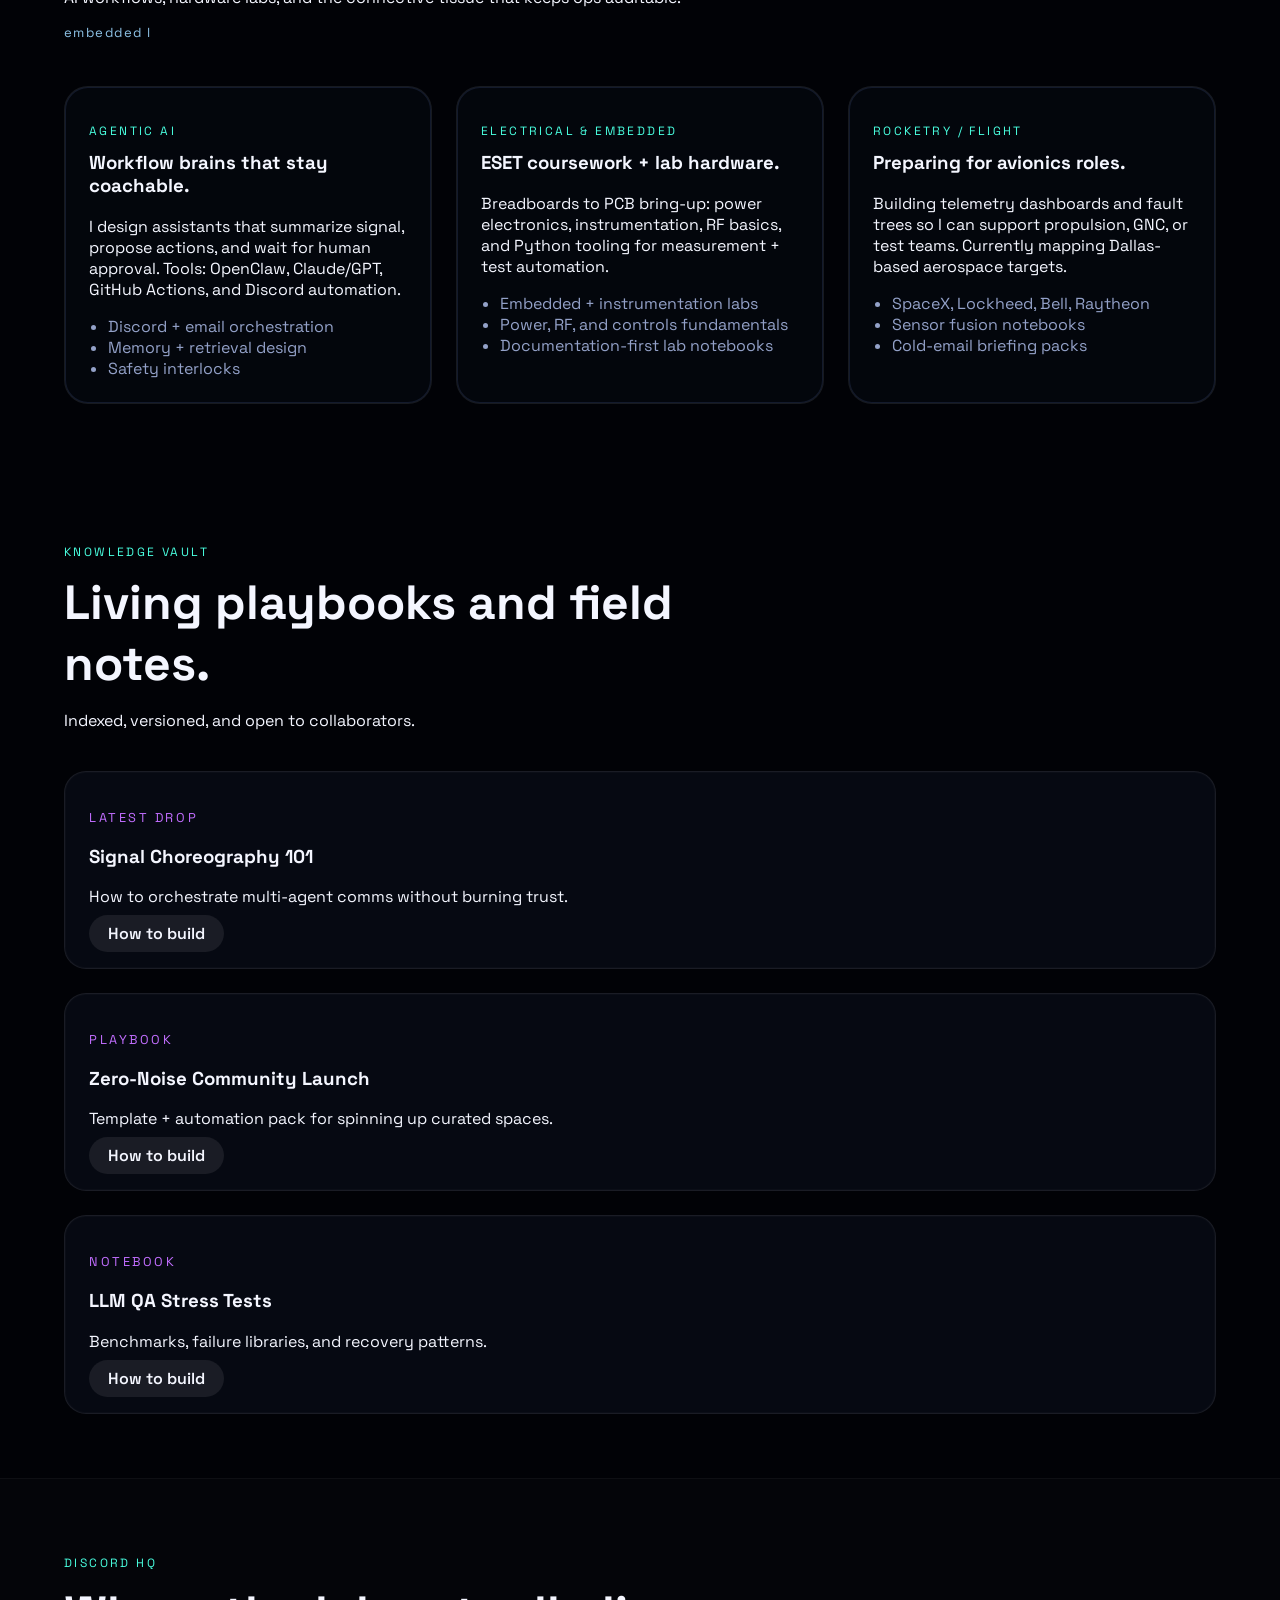
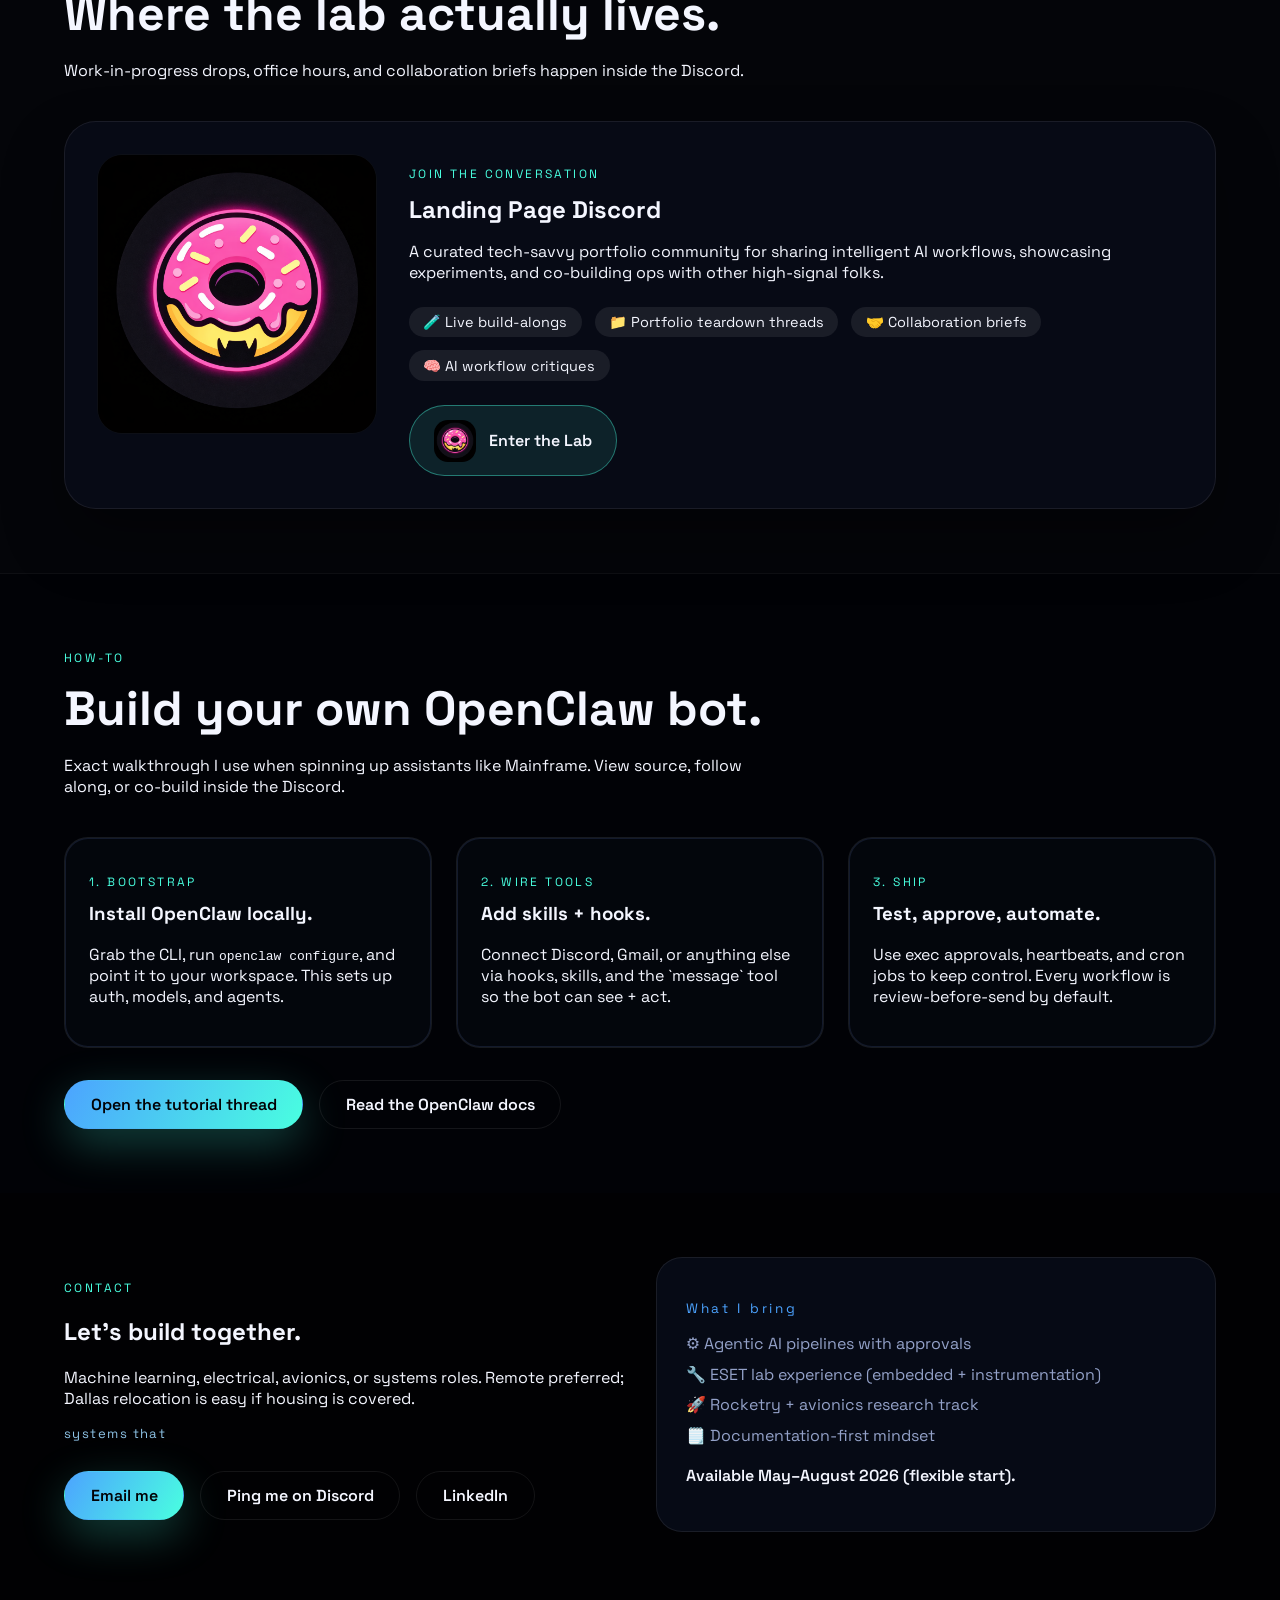
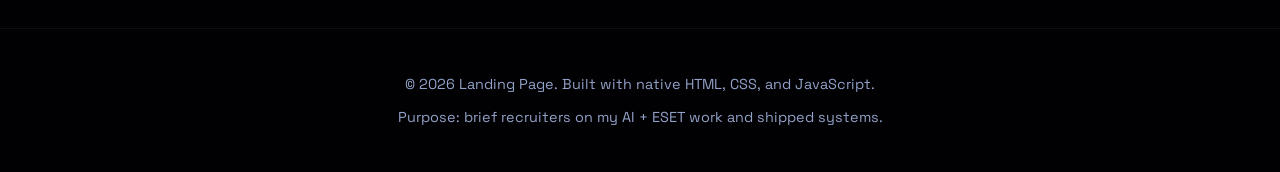
==== commit 59e417f6: "Deepen dark theme, remove seasonal intern phrasing, and simplify header logo" ====
--- a/index.html
+++ b/index.html
@@ -4,9 +4,9 @@
     <meta charset="UTF-8" />
     <meta name="viewport" content="width=device-width, initial-scale=1" />
     <title>Landing Page • AI Systems + ESET</title>
-    <meta name="description" content="Dallas-based ESET sophomore building agentic AI systems and embedded lab workflows for Summer 2026 ML/EE internships." />
+    <meta name="description" content="Dallas-based ESET sophomore building agentic AI systems and embedded lab workflows for ML/EE roles." />
     <meta property="og:title" content="Landing Page — AI Systems + ESET Portfolio" />
-    <meta property="og:description" content="Project-ready portfolio for ML, electrical, and avionics internship roles." />
+    <meta property="og:description" content="Project-ready portfolio for ML, electrical, and avionics roles." />
     <meta property="og:type" content="website" />
     <link rel="preconnect" href="https://fonts.googleapis.com" />
     <link rel="preconnect" href="https://fonts.gstatic.com" crossorigin />
@@ -18,9 +18,9 @@
       :root {
         font-family: "Space Grotesk", system-ui, -apple-system, BlinkMacSystemFont, "Segoe UI", sans-serif;
         color-scheme: dark;
-        --bg: #04050a;
+        --bg: #010103;
         --fg: #f4f6ff;
-        --muted: #a2b0d9;
+        --muted: #93a1c8;
         --accent: #49ffe0;
         --accent-2: #4ca3ff;
         --accent-3: #c26eff;
@@ -30,7 +30,9 @@
       body {
         margin: 0;
         min-height: 100vh;
-        background: radial-gradient(circle at top, rgba(20, 40, 100, 0.3), transparent 60%), var(--bg);
+        background: radial-gradient(circle at 50% -10%, rgba(14, 22, 52, 0.32), transparent 52%),
+          radial-gradient(circle at 85% 10%, rgba(0, 255, 200, 0.07), transparent 42%),
+          var(--bg);
         color: var(--fg);
         overflow-x: hidden;
       }
@@ -52,7 +54,8 @@
         inset: 0;
         z-index: 0;
         pointer-events: none;
-        opacity: 0.45;
+        opacity: 0.34;
+        mix-blend-mode: screen;
       }
       .noise {
         position: fixed; inset: 0;
@@ -69,13 +72,20 @@
           transparent 1px,
           transparent 3px
         );
-        opacity: 0.15;
+        opacity: 0.13;
         pointer-events: none;
         z-index: 0;
       }
+      .vignette {
+        position: fixed;
+        inset: 0;
+        pointer-events: none;
+        z-index: 0;
+        background: radial-gradient(circle at center, transparent 38%, rgba(0,0,0,0.72) 100%);
+      }
       .hero { position: relative; z-index: 1; padding: 2.5rem clamp(1.5rem,5vw,4rem) 4rem; }
       .nav { display: flex; justify-content: space-between; align-items: center; gap: 1rem; }
-      .logo { display: flex; align-items: center; gap: 1rem; }
+      .logo { display: flex; align-items: center; gap: 0.2rem; }
       .logo__mark {
         width: 48px; height: 48px; border-radius: 16px;
         border: 1px solid rgba(255,255,255,0.2);
@@ -131,7 +141,7 @@
       .btn.primary { background: linear-gradient(120deg, var(--accent-2), var(--accent)); color: #020205; box-shadow: 0 15px 45px rgba(73,255,224,0.25); }
       .btn.ghost { border-color: var(--border); color: var(--fg); }
       .btn:hover { transform: translateY(-3px); }
-      .metric-card { background: rgba(7,10,20,0.8); border: 1px solid var(--border); padding: 1.5rem; border-radius: 22px; backdrop-filter: blur(16px); box-shadow: 0 20px 60px rgba(0,0,0,0.4); }
+      .metric-card { background: rgba(3,5,10,0.9); border: 1px solid rgba(96,124,195,0.25); padding: 1.5rem; border-radius: 22px; backdrop-filter: blur(16px); box-shadow: 0 24px 70px rgba(0,0,0,0.58); }
       .metric-card__label { opacity: 0.7; text-transform: uppercase; font-size: 0.75rem; letter-spacing: 0.2em; }
       .metric-card__value { font-size: 2.8rem; margin: 0.5rem 0; }
       .metric-card__hint { color: var(--muted); font-size: 0.9rem; }
@@ -151,13 +161,13 @@
       }
       .proof-chip b { display:block; font-size:1rem; margin-bottom:0.2rem; }
       .proof-chip span { color: var(--muted); font-size:0.86rem; }
-      .section--alt { background: rgba(4,6,12,0.7); }
+      .section--alt { background: rgba(2,3,7,0.9); }
       .section__header { max-width: 720px; margin-bottom: 2.5rem; }
       .section__header h2 { font-size: clamp(2rem,4vw,3rem); margin: 0.4rem 0 0.6rem; }
       .purpose-grid { display: grid; grid-template-columns: repeat(auto-fit,minmax(240px,1fr)); gap: 1.5rem; }
       .purpose-card {
         padding: 1.5rem; border-radius: 24px; border: 1px solid var(--border);
-        background: rgba(10,14,25,0.85); box-shadow: inset 0 0 0 1px rgba(255,255,255,0.02);
+        background: rgba(4,7,14,0.9); box-shadow: inset 0 0 0 1px rgba(100,130,210,0.16);
       }
       .purpose-card h3 { margin-top: 0.4rem; }
       .purpose-card ul { margin: 1rem 0 0; padding-left: 1.2rem; color: var(--muted); }
@@ -237,10 +247,10 @@
     </div>
     <div class="noise"></div>
     <div class="scanlines"></div>
+    <div class="vignette"></div>
     <header class="hero" id="top">
       <nav class="nav">
         <div class="logo">
-          <span class="logo__mark"><img src="./assets/discord-logo.png" alt="Landing Page server logo" /></span>
           <div>
             <p class="logo__title">Landing Page</p>
             <p class="logo__subtitle">Systems • Strategy • Story</p>
@@ -258,7 +268,7 @@
       </nav>
       <div class="hero__content">
         <div>
-          <p class="tag">Summer 2026 Intern Signal</p>
+          <p class="tag">Engineering + AI Systems</p>
           <h1 class="glitch" data-text="Electrical & Systems Engineering Technology sophomore building agentic AI + flight-ready electronics.">
             Electrical & Systems Engineering Technology sophomore building <span>agentic AI + flight-ready electronics</span>.
           </h1>
@@ -276,8 +286,8 @@
           </div>
           <div class="proof-strip">
             <div class="proof-chip"><b>Location</b><span>Dallas, TX</span></div>
-            <div class="proof-chip"><b>Availability</b><span>Summer 2026 • May–Aug</span></div>
-            <div class="proof-chip"><b>Internship Fit</b><span>ML/AI • EE • Avionics</span></div>
+            <div class="proof-chip"><b>Availability</b><span>Open to upcoming terms</span></div>
+            <div class="proof-chip"><b>Role Fit</b><span>ML/AI • EE • Avionics</span></div>
             <div class="proof-chip"><b>Work Modes</b><span>Remote or housing-provided relocation</span></div>
           </div>
         </div>
@@ -305,7 +315,7 @@
       <section class="section section--purpose" id="about">
         <div class="section__header">
           <p class="tag">Why this exists</p>
-          <h2>Your briefing on my Summer 2026 ML + EE hunt.</h2>
+          <h2>Your briefing on my ML + EE build track.</h2>
           <p>I’m pairing agentic AI systems with ESET lab work so recruiters can see the signal fast—how I design, automate, and document hardware-adjacent workflows.</p>
           <p class="type-line type-line--section" data-phrases="signal-first profile|engineering proof over hype|dark interface, clear intent"></p>
         </div>
@@ -341,7 +351,7 @@
               Local to DFW. Remote work is ideal; on-site is a yes if housing is covered. I plan travel around lab schedules so there’s zero ambiguity on availability.
             </p>
             <ul>
-              <li>Summer 2026 availability</li>
+              <li>Flexible availability</li>
               <li>Flexible start (May–Aug)</li>
               <li>Weekend prototyping hours</li>
             </ul>
@@ -376,7 +386,7 @@
               <p class="case__year">2026</p>
             </div>
             <h3>Cold Outreach Autopilot</h3>
-            <p>Company research + drafting stack for Summer 2026 internships. It scrapes roles, builds briefs, and drafts personalized emails that I review before release.</p>
+            <p>Company research + drafting stack for internship outreach. It scrapes roles, builds briefs, and drafts personalized emails that I review before release.</p>
             <ul>
               <li>Lead database + tagging (AI/EE/rocketry)</li>
               <li>Template engine referencing this site + repo links</li>
@@ -389,7 +399,7 @@
               <p class="case__year">2025–ongoing</p>
             </div>
             <h3>Signal Cart Notebook</h3>
-            <p>A living log of my electronics + controls labs: sensor calibration rigs, embedded test harnesses, and prep work for rocketry avionics internships.</p>
+            <p>A living log of my electronics + controls labs: sensor calibration rigs, embedded test harnesses, and prep work for rocketry avionics roles.</p>
             <ul>
               <li>Embedded lab builds (power, sensor, RF modules)</li>
               <li>Measurement + calibration procedures</li>
@@ -433,7 +443,7 @@
           </article>
           <article class="purpose-card" data-tilt>
             <p class="tag">Rocketry / Flight</p>
-            <h3>Preparing for avionics internships.</h3>
+            <h3>Preparing for avionics roles.</h3>
             <p>
               Building telemetry dashboards and fault trees so I can support propulsion, GNC, or test teams. Currently mapping Dallas-based aerospace targets.
             </p>
@@ -539,9 +549,9 @@
         <div class="cta">
           <div>
             <p class="tag">Contact</p>
-            <h2>Let’s talk Summer 2026.</h2>
-            <p>Machine learning, electrical, avionics, or systems internships. Remote preferred; Dallas relocation is easy if housing is covered.</p>
-          <p class="type-line type-line--section" data-phrases="ready for summer 2026|ml + ee + avionics track|let’s build something difficult"></p>
+            <h2>Let’s build together.</h2>
+            <p>Machine learning, electrical, avionics, or systems roles. Remote preferred; Dallas relocation is easy if housing is covered.</p>
+          <p class="type-line type-line--section" data-phrases="ml + ee + avionics track|systems that ship|let’s build something difficult"></p>
             <div class="hero__actions">
               <a class="btn primary" href="#contact-modal" id="contact-trigger">Email me</a>
               <a class="btn ghost" href="https://discord.gg/S5xJVZpS" target="_blank" rel="noopener">Ping me on Discord</a>
@@ -568,7 +578,7 @@
         <button id="close-modal" style="position:absolute;top:1rem;right:1.2rem;background:none;border:none;color:rgba(255,255,255,0.5);font-size:1.4rem;cursor:pointer;line-height:1;">✕</button>
         <p style="text-transform:uppercase;letter-spacing:.2em;font-size:.75rem;color:#49ffe0;margin:0 0 .5rem;">Get in touch</p>
         <h3 style="margin:0 0 .5rem;font-size:1.4rem;">Send me a note</h3>
-        <p style="color:#a2b0d9;font-size:.9rem;margin:0 0 1.5rem;">Summer 2026 internship inquiries, collaborations, or just saying hi — I read everything.</p>
+        <p style="color:#a2b0d9;font-size:.9rem;margin:0 0 1.5rem;">Internship inquiries, collaborations, or just saying hi — I read everything.</p>
         <label style="display:block;font-size:.85rem;margin-bottom:.3rem;color:#a2b0d9;">Your message</label>
         <textarea id="contact-body" rows="5" placeholder="Hi Collins, I came across your portfolio and..." style="width:100%;background:rgba(255,255,255,0.05);border:1px solid rgba(255,255,255,0.1);border-radius:14px;color:#f4f6ff;padding:.9rem 1rem;font-family:inherit;font-size:.95rem;resize:vertical;box-sizing:border-box;"></textarea>
         <a id="contact-send" href="#" class="btn primary" style="margin-top:1.2rem;display:inline-flex;text-decoration:none;">Open in mail app →</a>
@@ -578,7 +588,7 @@
 
     <footer class="footer">
       <p>© <span id="year"></span> Landing Page. Built with native HTML, CSS, and JavaScript.</p>
-      <p>Purpose: brief recruiters on my AI + ESET work for Summer 2026 internships.</p>
+      <p>Purpose: brief recruiters on my AI + ESET work and shipped systems.</p>
     </footer>
 
     <script>
@@ -752,3 +762,4 @@
   </body>
 </html>
 
+
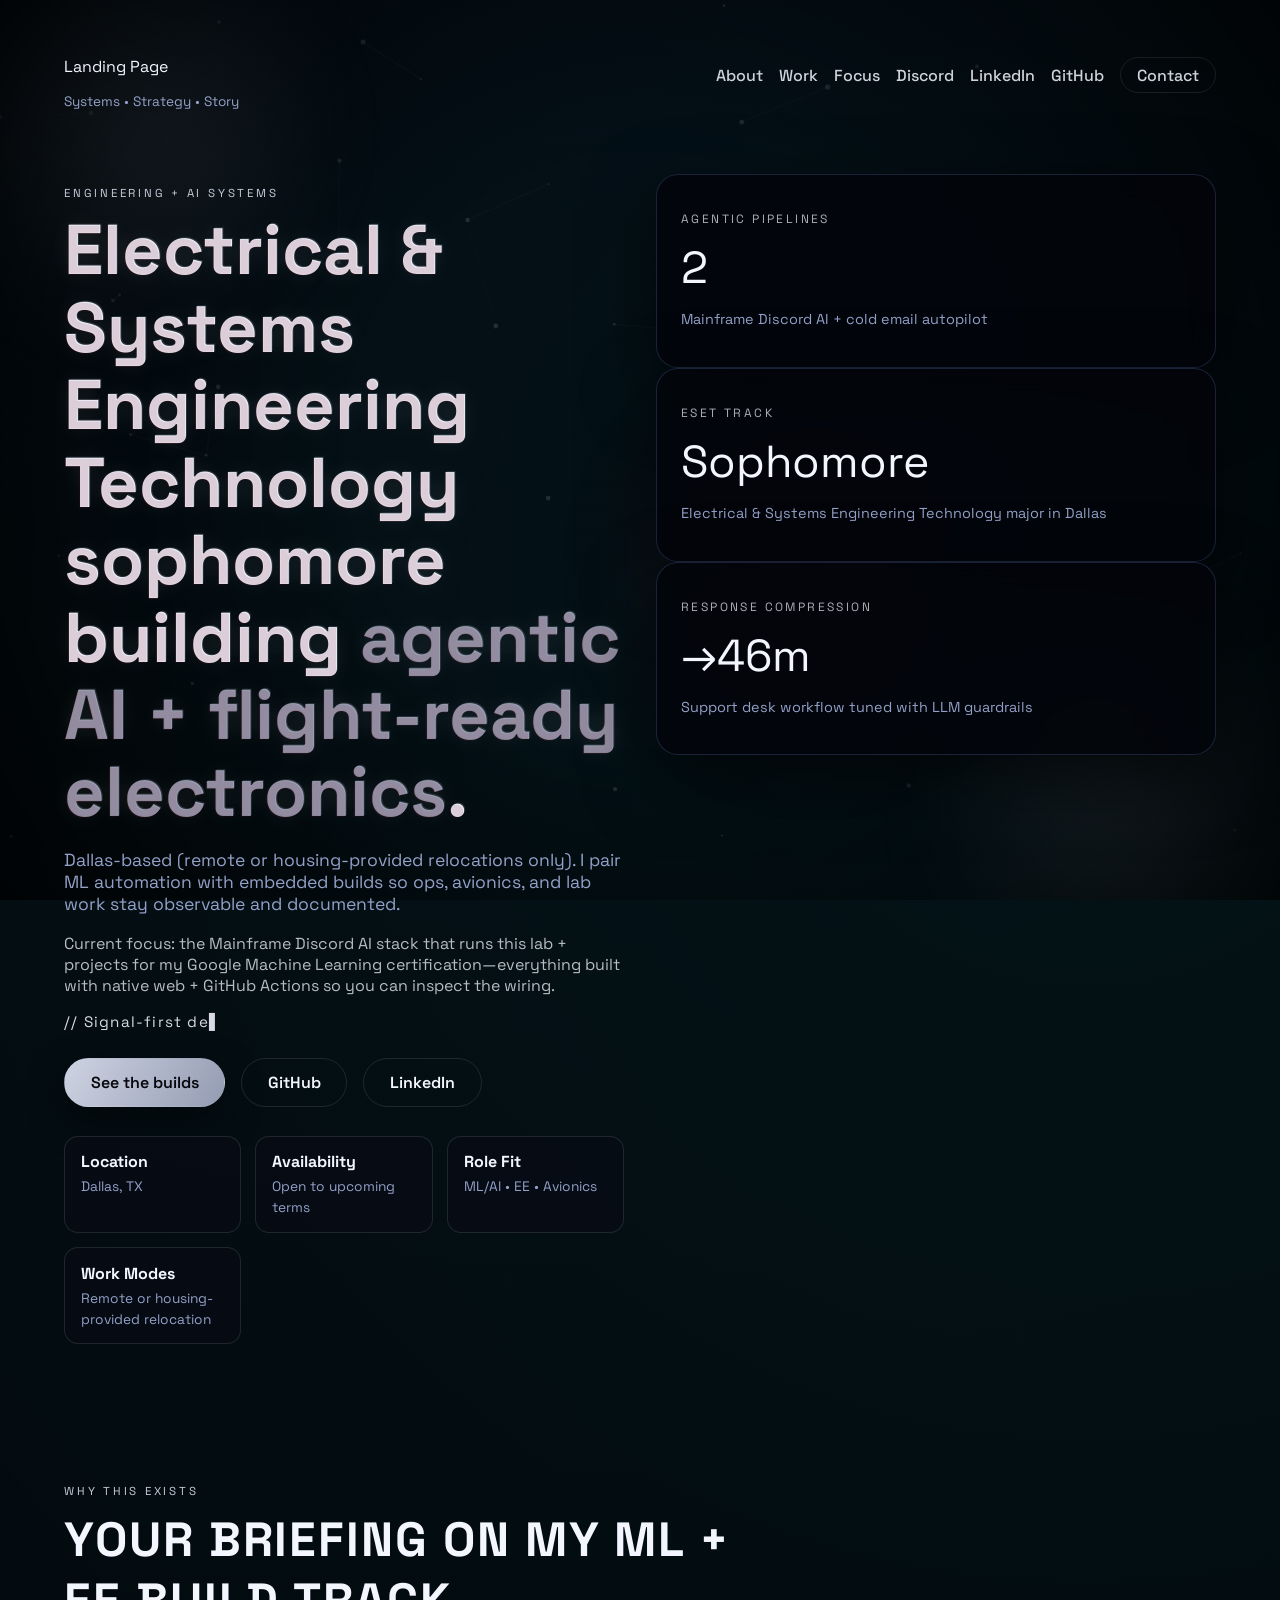
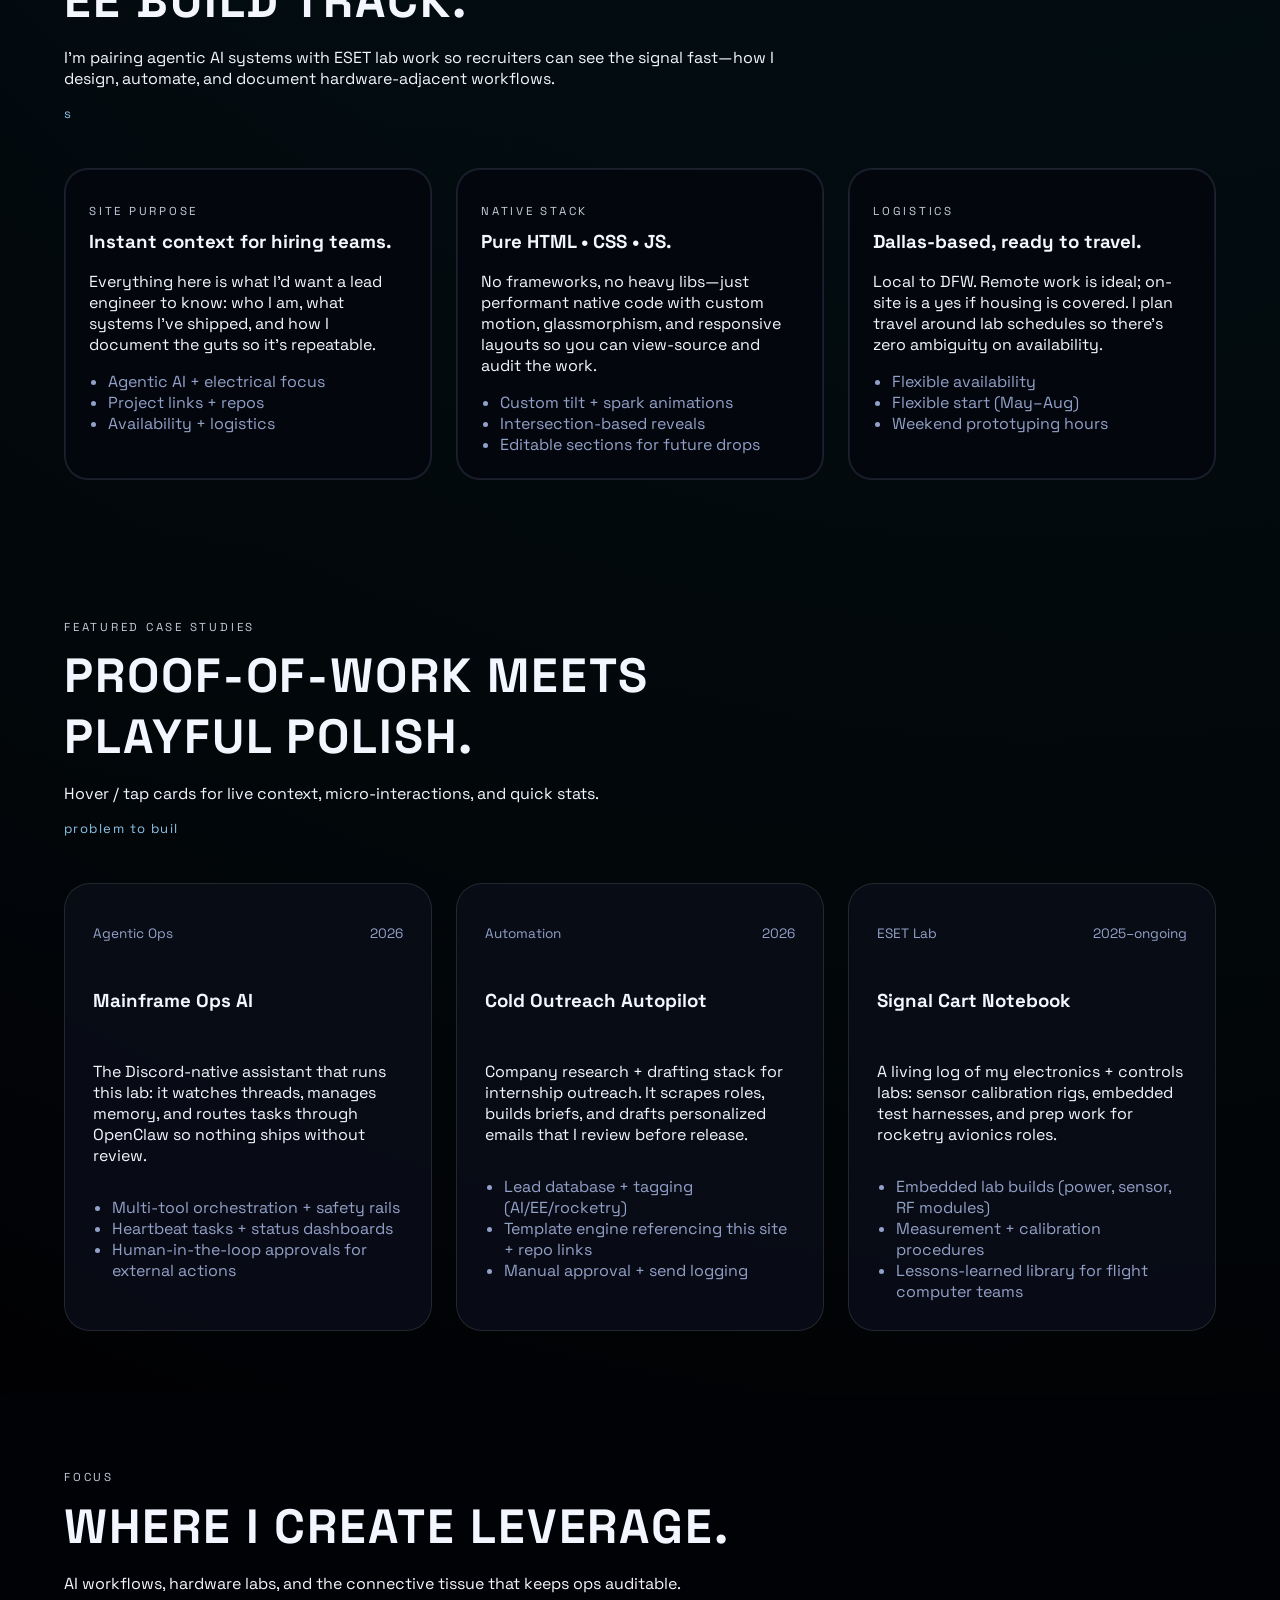
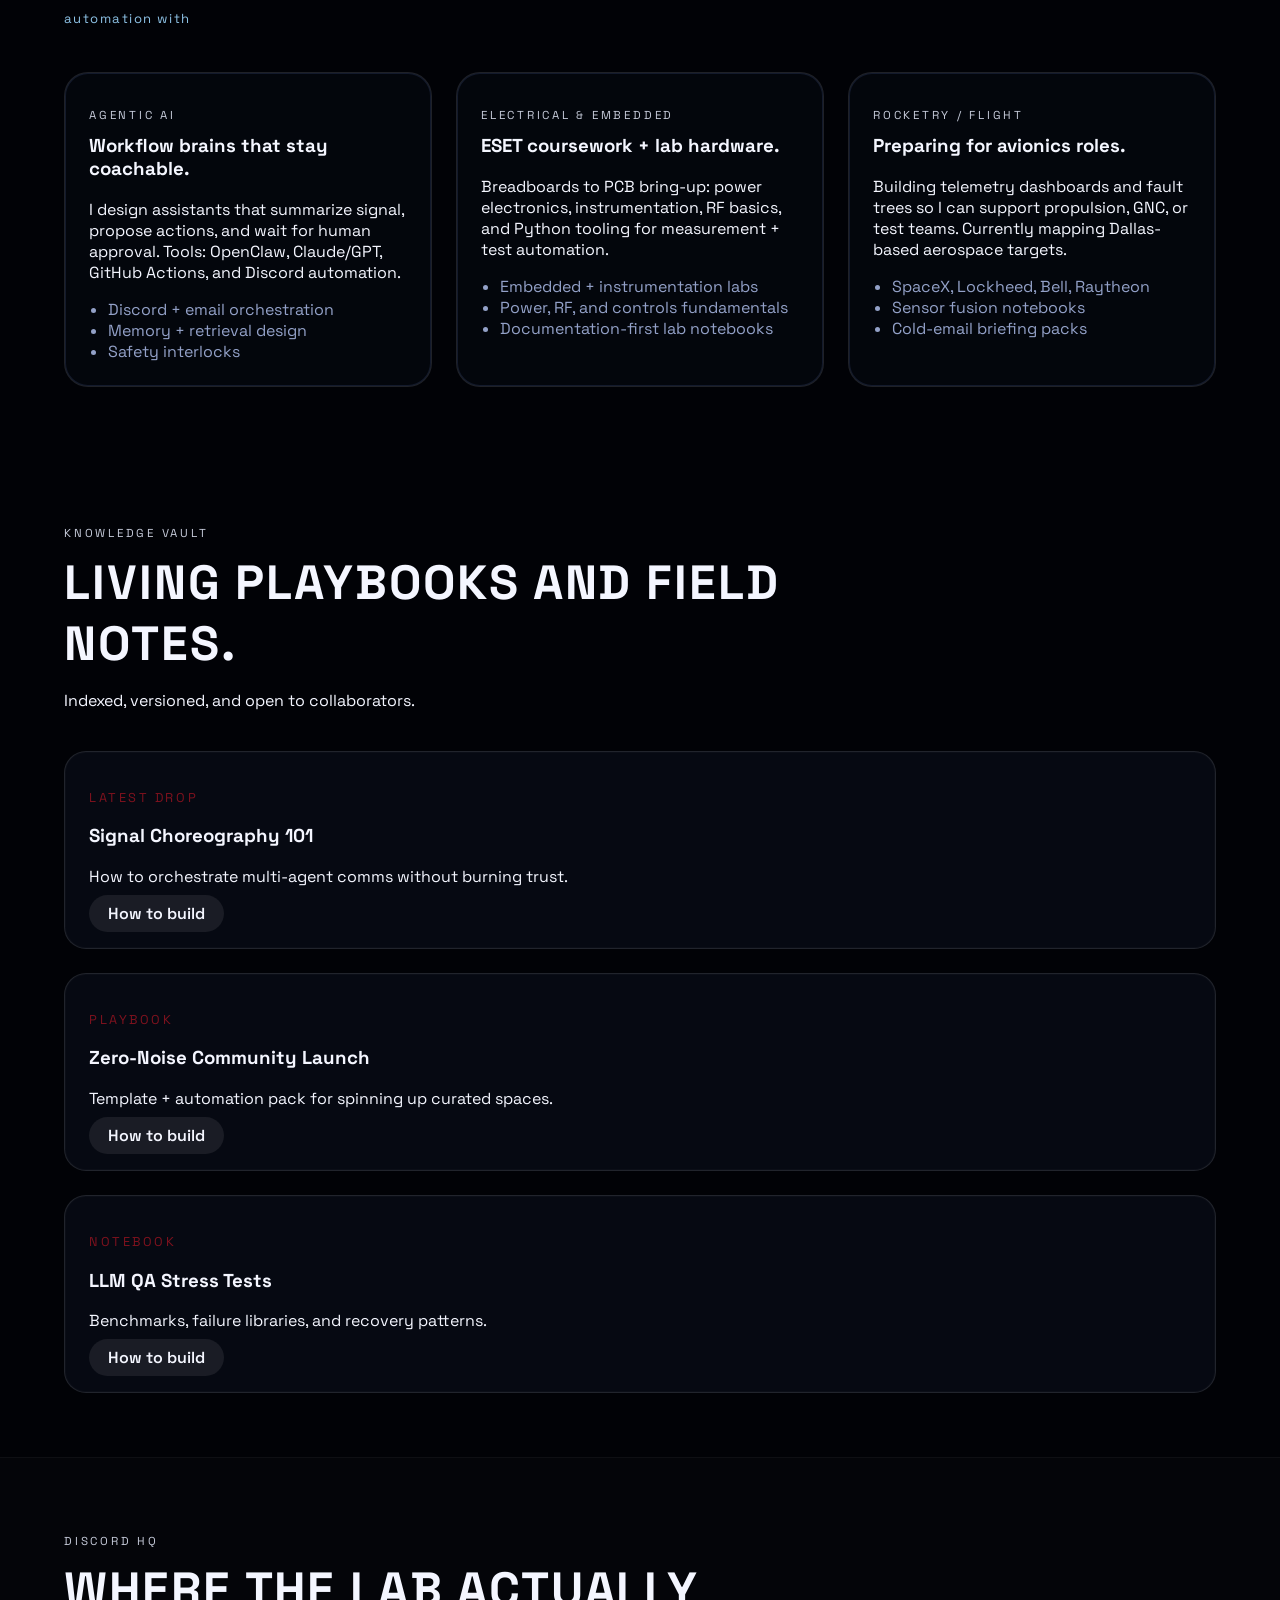
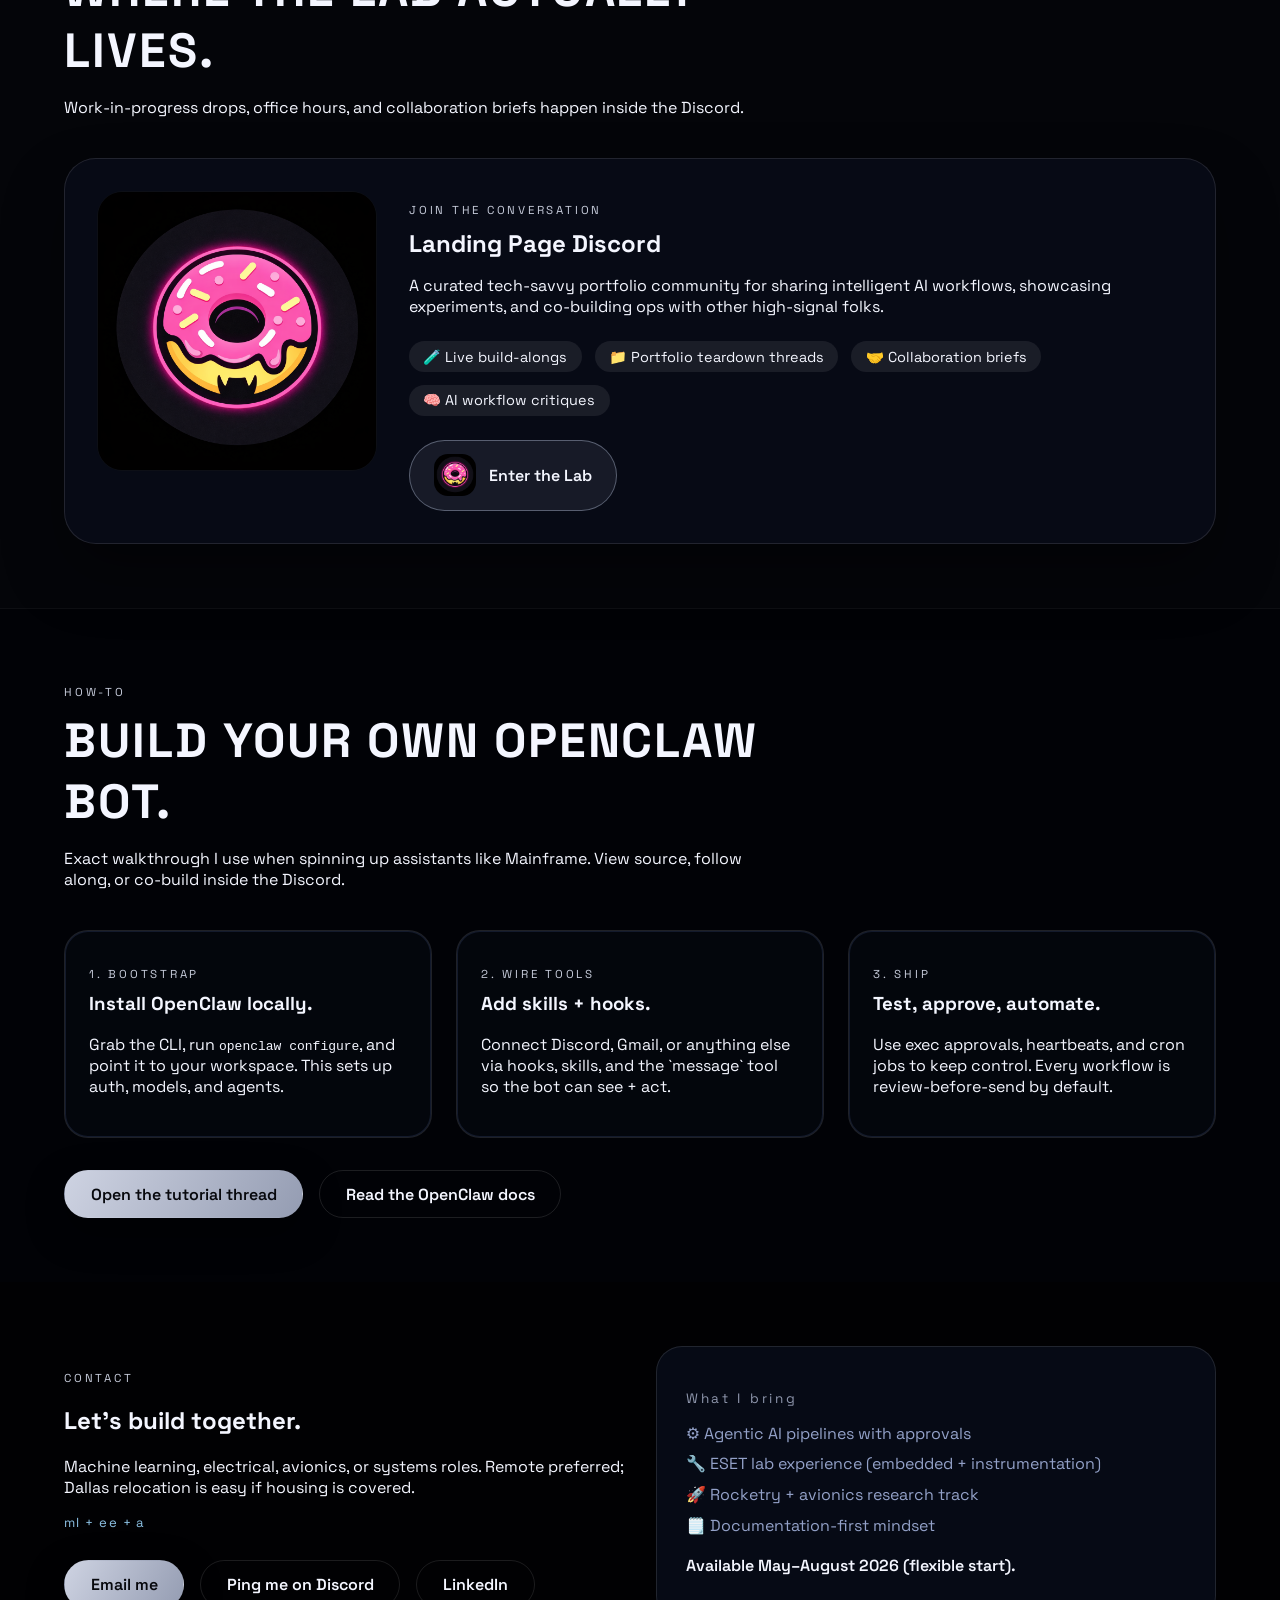
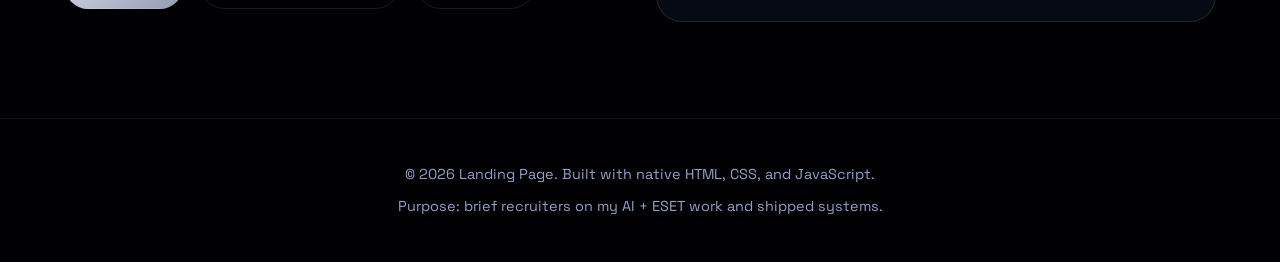
==== commit c4d3c9d8: "Shift visual style toward darker Marathon-inspired cinematic look" ====
--- a/index.html
+++ b/index.html
@@ -21,10 +21,10 @@
         --bg: #010103;
         --fg: #f4f6ff;
         --muted: #93a1c8;
-        --accent: #49ffe0;
-        --accent-2: #4ca3ff;
-        --accent-3: #c26eff;
-        --border: rgba(255, 255, 255, 0.08);
+        --accent: #d8dbe6;
+        --accent-2: #8f97ad;
+        --accent-3: #7e121e;
+        --border: rgba(255, 255, 255, 0.11);
       }
       * { box-sizing: border-box; }
       body {
@@ -42,12 +42,12 @@
       }
       .orb {
         position: absolute; width: 420px; height: 420px;
-        background: radial-gradient(circle, rgba(60, 255, 208, 0.35), transparent 70%);
-        filter: blur(30px); animation: float 18s ease-in-out infinite;
+        background: radial-gradient(circle, rgba(190, 197, 220, 0.16), transparent 70%);
+        filter: blur(40px); animation: float 18s ease-in-out infinite;
       }
       .orb--one { top: -80px; left: -80px; }
       .orb--two { bottom: -120px; right: -60px; animation-duration: 22s; }
-      .orb--three { top: 40%; right: 20%; animation-duration: 26s; background: radial-gradient(circle, rgba(99, 71, 255, 0.4), transparent 70%); }
+      .orb--three { top: 40%; right: 20%; animation-duration: 26s; background: radial-gradient(circle, rgba(126, 18, 30, 0.22), transparent 70%); }
       @keyframes float { 0% { transform: translate3d(0,0,0);} 50% { transform: translate3d(30px,-20px,0);} 100% { transform: translate3d(0,0,0);} }
       #live-bg {
         position: fixed;
@@ -99,13 +99,13 @@
       .nav__links .pill { border: 1px solid var(--border); padding: 0.4rem 1rem; border-radius: 999px; transition: border-color 0.3s; }
       .nav__links .pill:hover { border-color: var(--accent); }
       .hero__content { margin-top: 4rem; display: grid; grid-template-columns: repeat(auto-fit,minmax(280px,1fr)); gap: 2rem; }
-      .tag { text-transform: uppercase; letter-spacing: 0.2em; font-size: 0.75rem; color: var(--accent); }
+      .tag { text-transform: uppercase; letter-spacing: 0.24em; font-size: 0.72rem; color: #c7ccdb; }
       .hero h1 { font-size: clamp(2.8rem,6vw,4.4rem); line-height: 1.1; margin: 0.8rem 0 1rem; }
       .hero h1 span { color: var(--accent-2); }
       .glitch {
         position: relative;
-        text-shadow: 0 0 18px rgba(76,163,255,0.25);
-        animation: pulseGlow 3s ease-in-out infinite;
+        text-shadow: 0 0 22px rgba(255,255,255,0.08);
+        animation: pulseGlow 4s ease-in-out infinite;
       }
       .glitch::before,
       .glitch::after {
@@ -113,10 +113,10 @@
         position: absolute;
         inset: 0;
         pointer-events: none;
-        opacity: 0.35;
-      }
-      .glitch::before { transform: translate(1px, -1px); color: var(--accent); }
-      .glitch::after { transform: translate(-1px, 1px); color: var(--accent-3); }
+        opacity: 0.18;
+      }
+      .glitch::before { transform: translate(0.8px, -0.8px); color: #bfc4d4; }
+      .glitch::after { transform: translate(-0.8px, 0.8px); color: rgba(126,18,30,0.75); }
       .type-line {
         color: var(--accent);
         font-size: 0.95rem;
@@ -138,7 +138,7 @@
       .hero__note { color: rgba(244,246,255,0.75); margin-top: 0.8rem; }
       .hero__actions { display: flex; flex-wrap: wrap; gap: 1rem; margin-top: 1.5rem; }
       .btn { display: inline-flex; align-items: center; justify-content: center; padding: 0.8rem 1.6rem; border-radius: 999px; font-weight: 600; border: 1px solid transparent; cursor: pointer; transition: transform 0.2s, box-shadow 0.2s; }
-      .btn.primary { background: linear-gradient(120deg, var(--accent-2), var(--accent)); color: #020205; box-shadow: 0 15px 45px rgba(73,255,224,0.25); }
+      .btn.primary { background: linear-gradient(120deg, #ced3e2, #949cb2); color: #07080d; box-shadow: 0 14px 38px rgba(0,0,0,0.45); }
       .btn.ghost { border-color: var(--border); color: var(--fg); }
       .btn:hover { transform: translateY(-3px); }
       .metric-card { background: rgba(3,5,10,0.9); border: 1px solid rgba(96,124,195,0.25); padding: 1.5rem; border-radius: 22px; backdrop-filter: blur(16px); box-shadow: 0 24px 70px rgba(0,0,0,0.58); }
@@ -163,7 +163,12 @@
       .proof-chip span { color: var(--muted); font-size:0.86rem; }
       .section--alt { background: rgba(2,3,7,0.9); }
       .section__header { max-width: 720px; margin-bottom: 2.5rem; }
-      .section__header h2 { font-size: clamp(2rem,4vw,3rem); margin: 0.4rem 0 0.6rem; }
+      .section__header h2 {
+        font-size: clamp(2rem,4vw,3rem);
+        margin: 0.4rem 0 0.6rem;
+        text-transform: uppercase;
+        letter-spacing: 0.04em;
+      }
       .purpose-grid { display: grid; grid-template-columns: repeat(auto-fit,minmax(240px,1fr)); gap: 1.5rem; }
       .purpose-card {
         padding: 1.5rem; border-radius: 24px; border: 1px solid var(--border);
@@ -177,7 +182,7 @@
         border: 1px solid var(--border); min-height: 340px; display: flex; flex-direction: column; gap: 0.9rem;
         transition: transform 0.4s ease, border-color 0.2s ease; transform-style: preserve-3d;
       }
-      .case:hover { border-color: rgba(73,255,224,0.4); transform: translateY(-8px); }
+      .case:hover { border-color: rgba(143,151,173,0.55); transform: translateY(-8px); }
       .case__meta { display: flex; justify-content: space-between; font-size: 0.85rem; color: var(--muted); }
       .case ul { padding-left: 1.2rem; margin: 0; color: var(--muted); }
       .section--alt .timeline { display: grid; gap: 1.5rem; }
@@ -205,11 +210,11 @@
       .discord-link {
         display: inline-flex; align-items: center; gap: 0.8rem;
         padding: 0.85rem 1.5rem; border-radius: 999px;
-        border: 1px solid rgba(73,255,224,0.4);
-        background: rgba(73,255,224,0.1);
+        border: 1px solid rgba(143,151,173,0.55);
+        background: rgba(143,151,173,0.12);
         font-weight: 600; transition: transform 0.2s, border-color 0.2s;
       }
-      .discord-link:hover { transform: translateY(-3px); border-color: rgba(73,255,224,0.9); }
+      .discord-link:hover { transform: translateY(-3px); border-color: rgba(216,219,230,0.95); }
       .discord-link__icon { width: 42px; height: 42px; border-radius: 14px; overflow: hidden; }
       .community-grid { display: grid; grid-template-columns: repeat(auto-fit,minmax(220px,1fr)); gap: 1.2rem; }
       .community-card {
@@ -635,7 +640,7 @@
           if (p.y < 0 || p.y > h) p.vy *= -1;
 
           bgCtx.beginPath();
-          bgCtx.fillStyle = "rgba(73,255,224,0.5)";
+          bgCtx.fillStyle = "rgba(205,210,225,0.42)";
           bgCtx.arc(p.x, p.y, p.r, 0, Math.PI * 2);
           bgCtx.fill();
         }
@@ -648,7 +653,7 @@
             const d2 = dx * dx + dy * dy;
             if (d2 < 14000) {
               const alpha = 1 - d2 / 14000;
-              bgCtx.strokeStyle = `rgba(76,163,255,${alpha * 0.2})`;
+              bgCtx.strokeStyle = `rgba(143,151,173,${alpha * 0.23})`;
               bgCtx.lineWidth = 1;
               bgCtx.beginPath();
               bgCtx.moveTo(a.x, a.y);
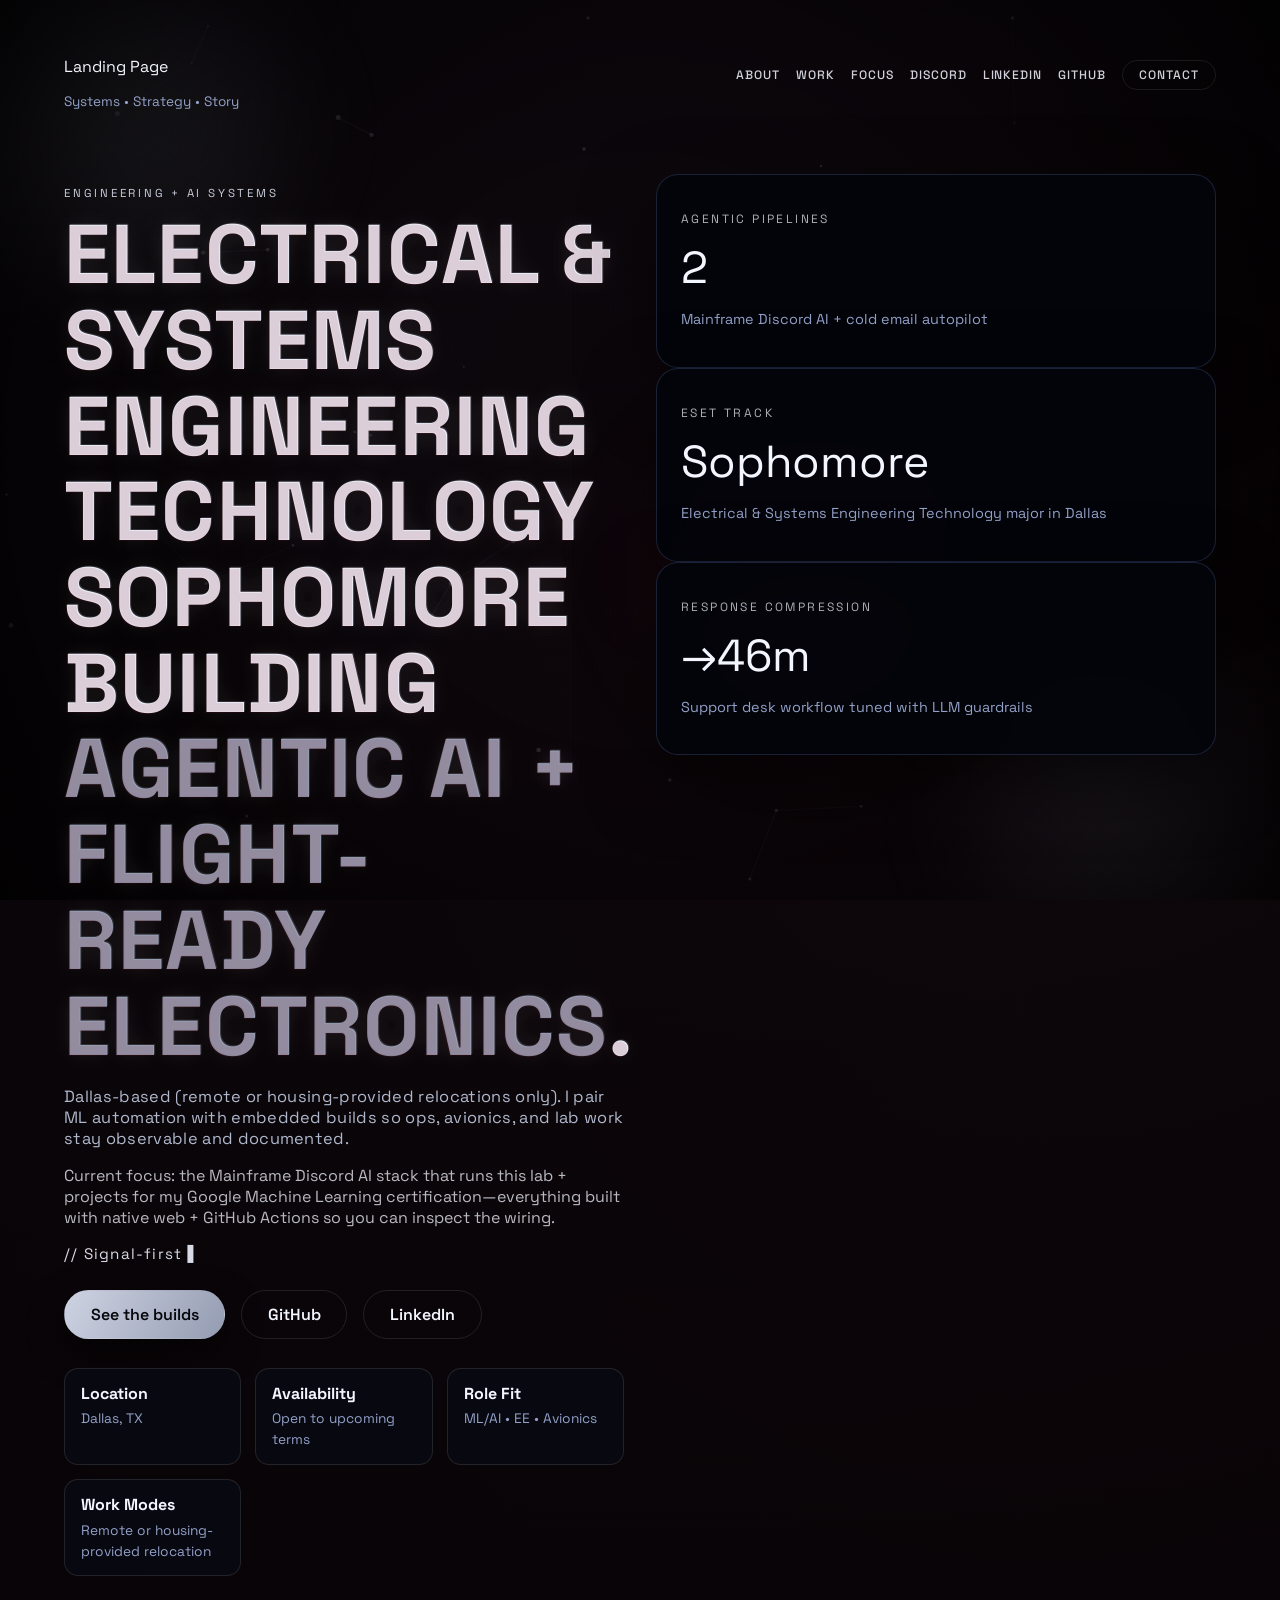
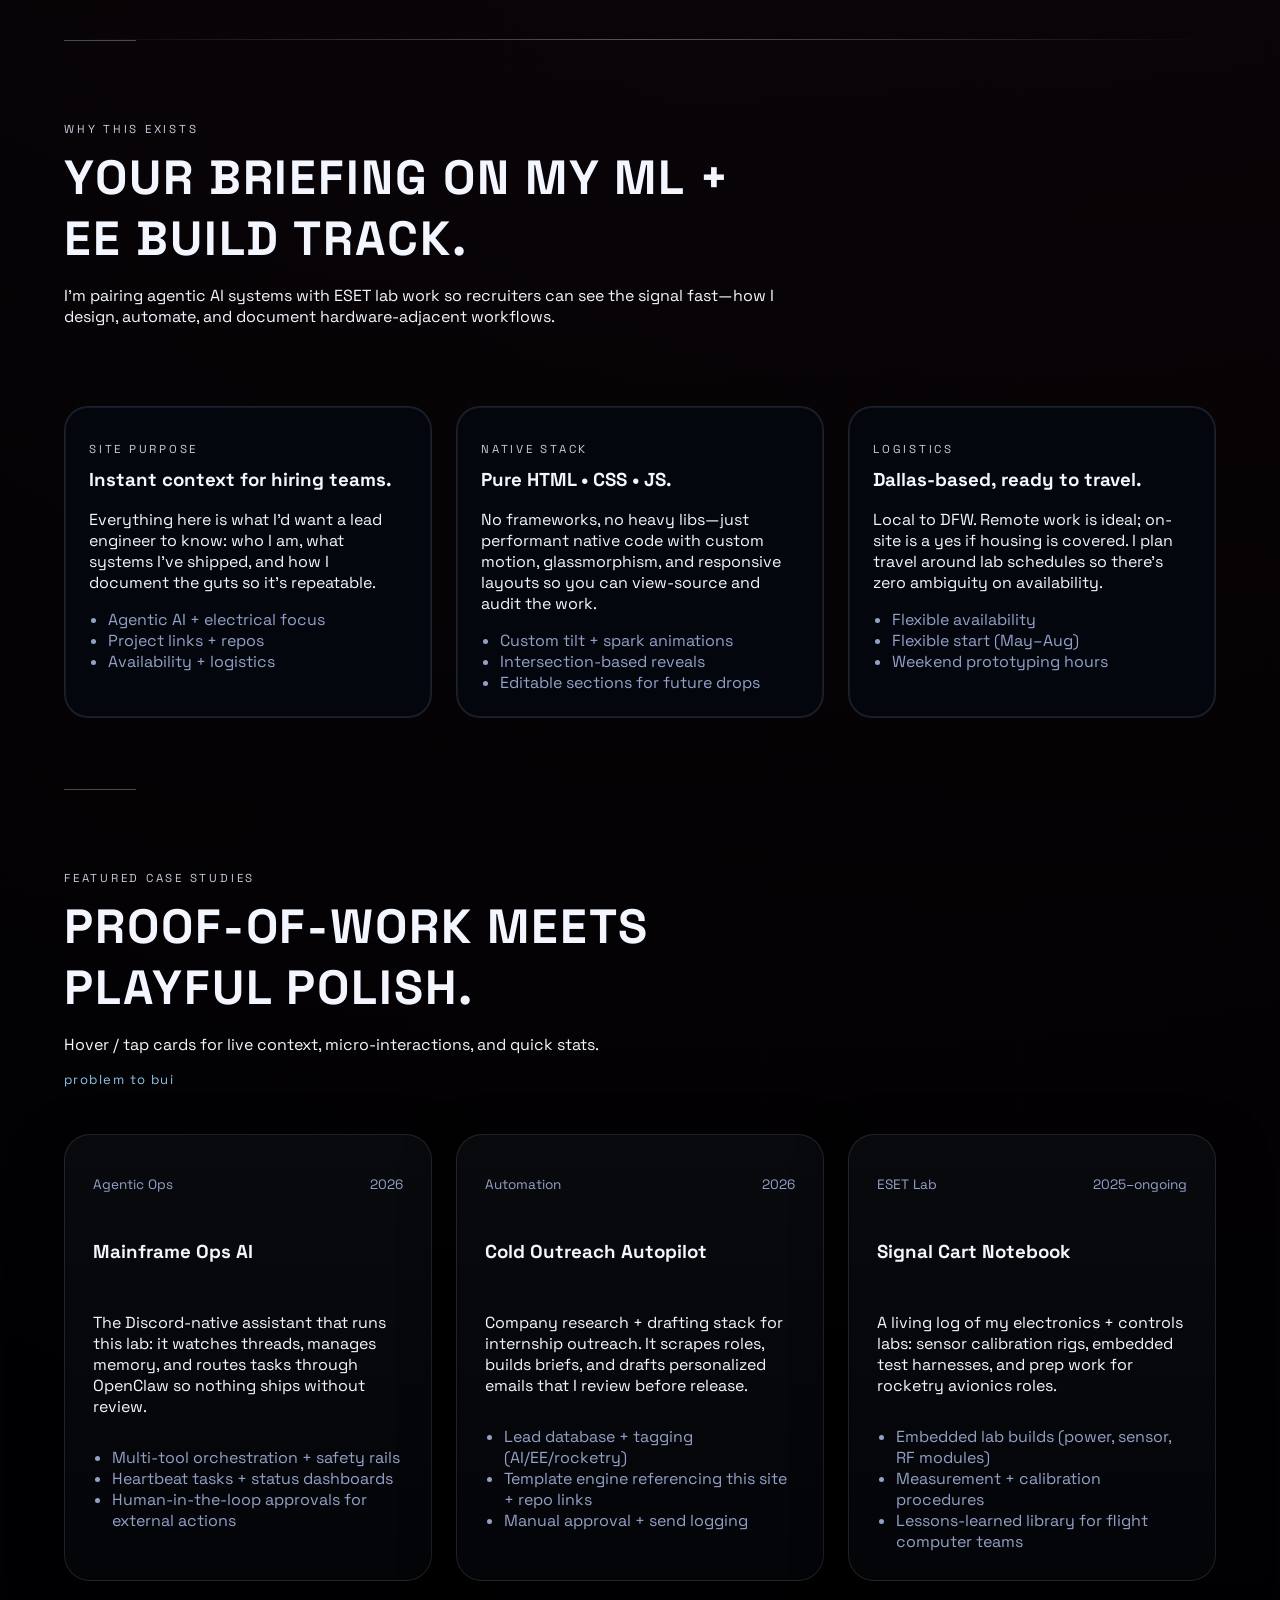
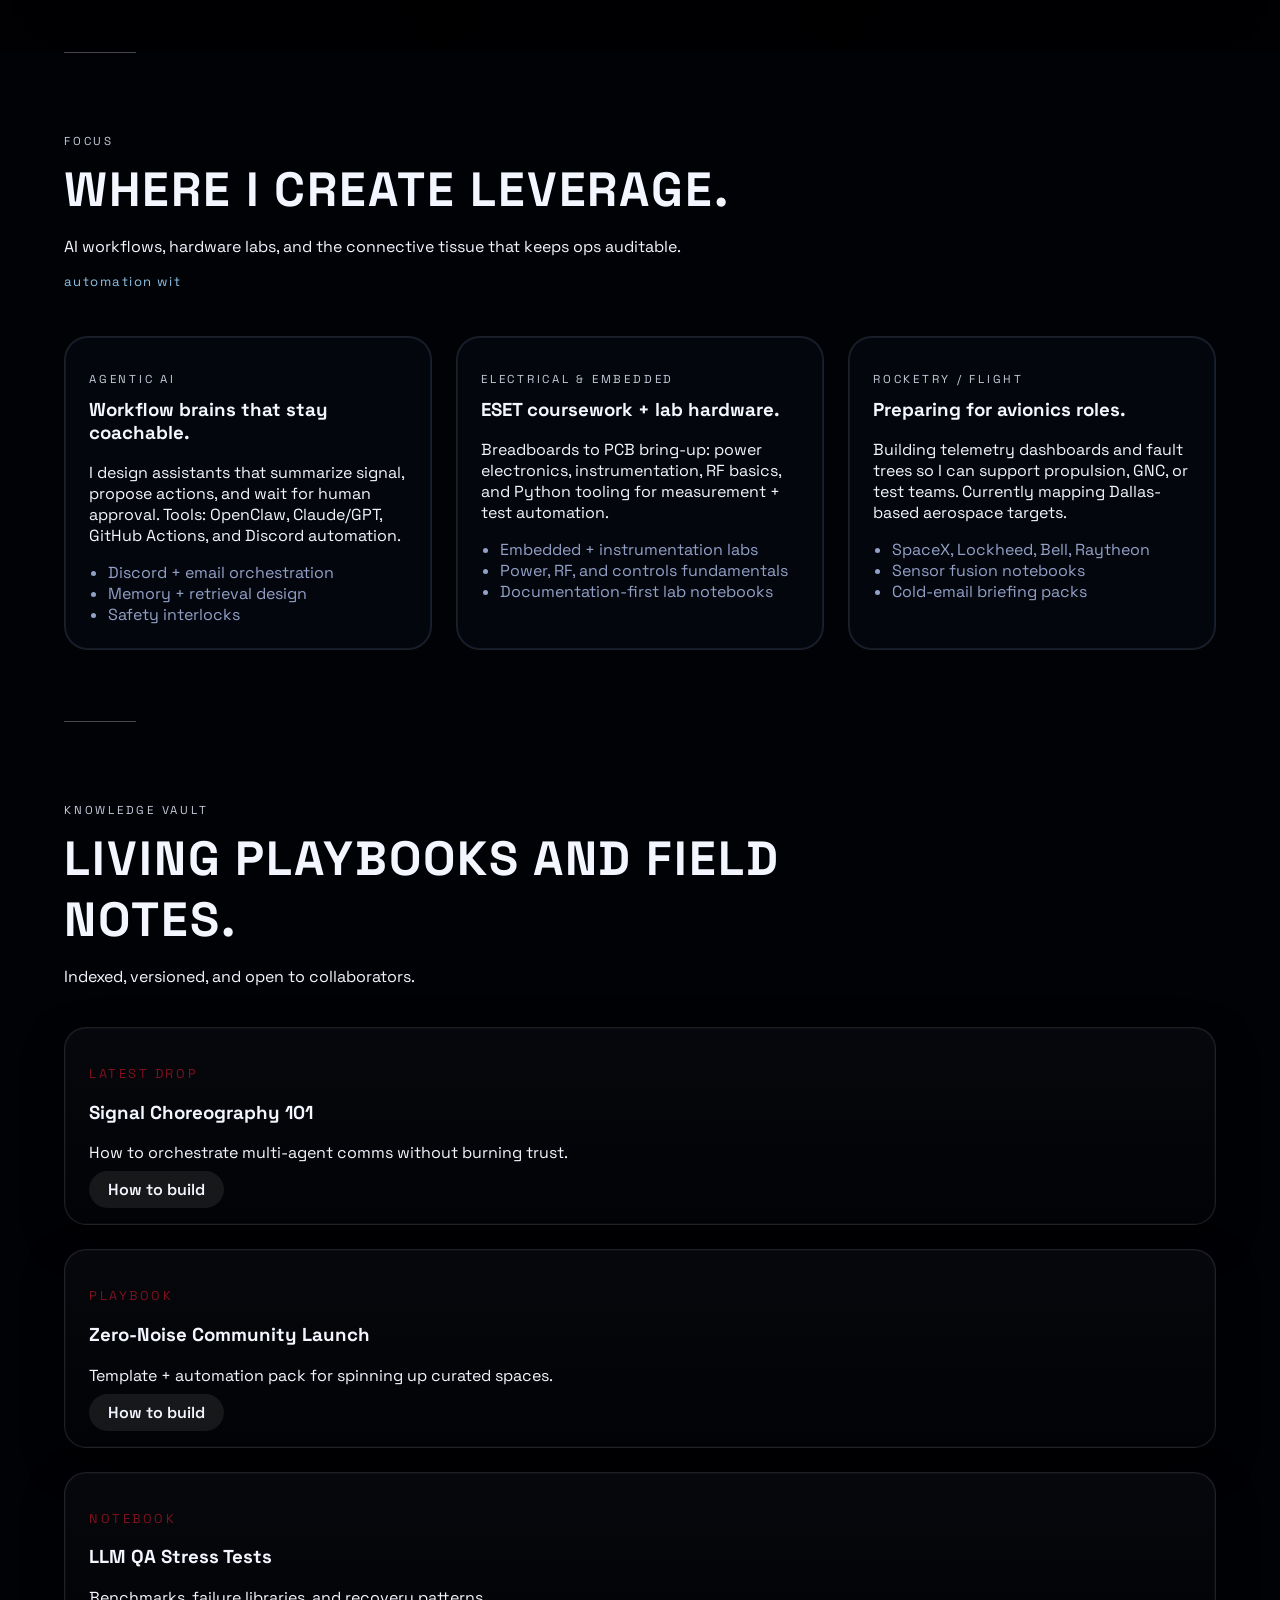
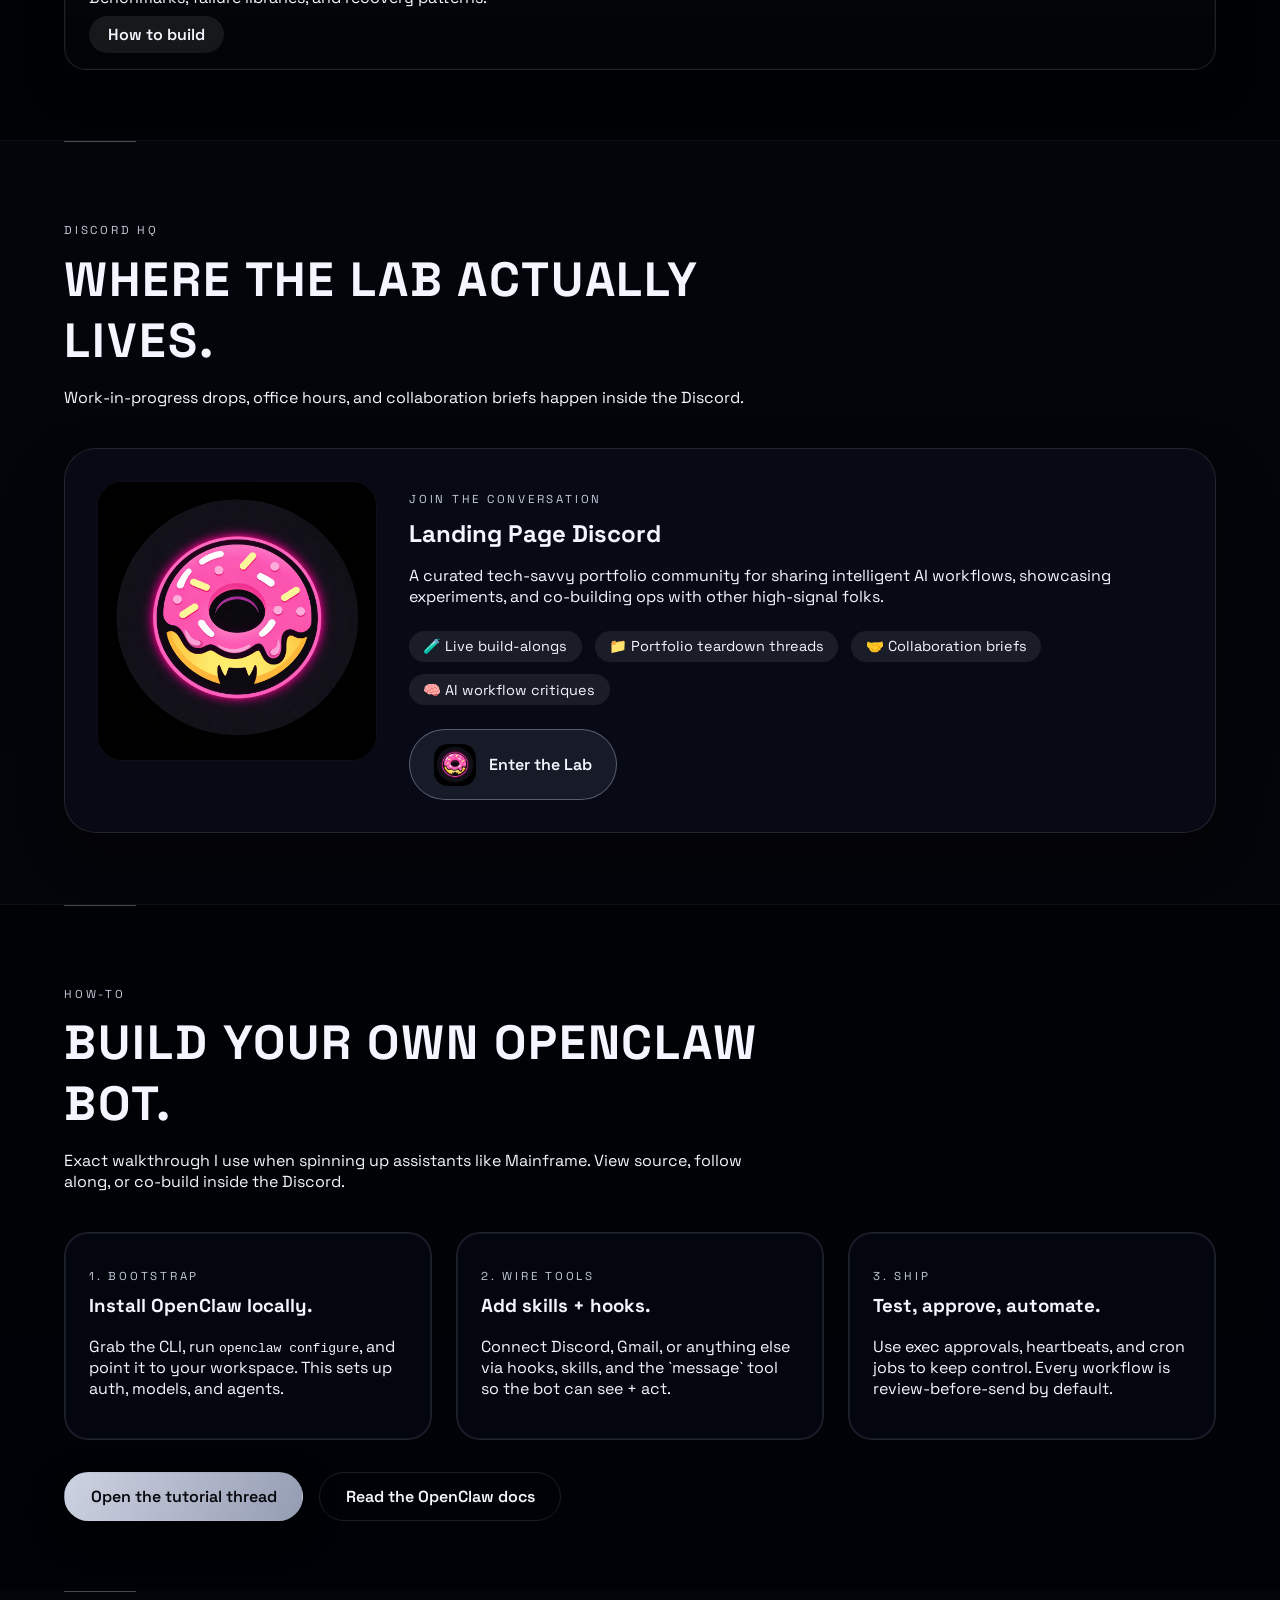
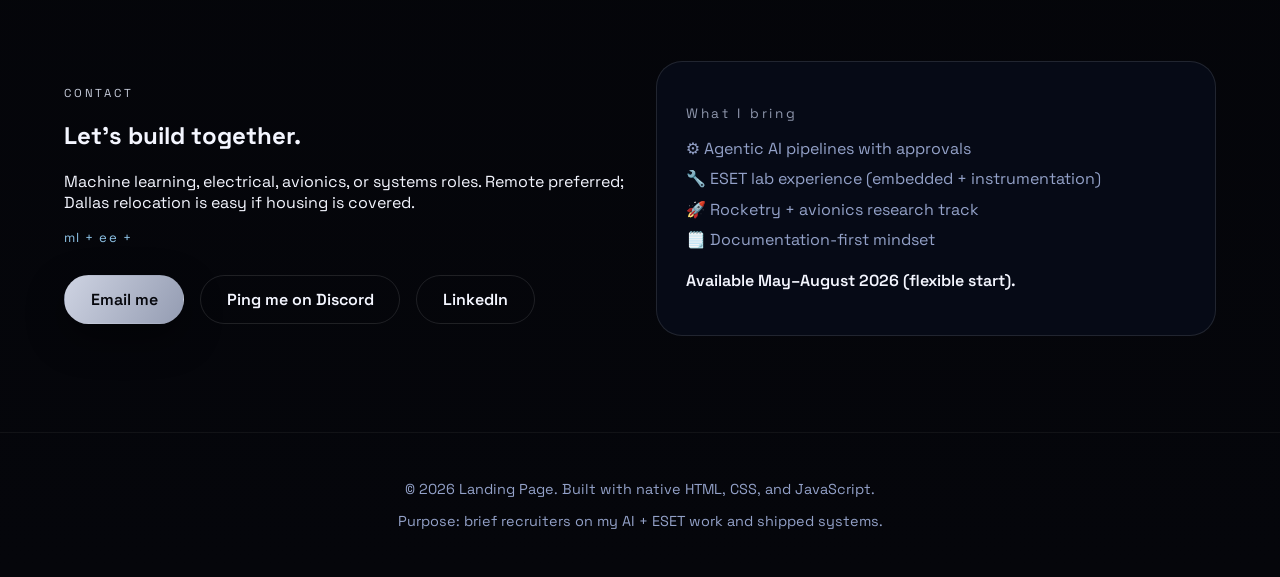
==== commit 591ccfd6: "Apply full evil cinematic pass with darker Marathon-inspired styling" ====
--- a/index.html
+++ b/index.html
@@ -30,9 +30,10 @@
       body {
         margin: 0;
         min-height: 100vh;
-        background: radial-gradient(circle at 50% -10%, rgba(14, 22, 52, 0.32), transparent 52%),
-          radial-gradient(circle at 85% 10%, rgba(0, 255, 200, 0.07), transparent 42%),
-          var(--bg);
+        background:
+          radial-gradient(circle at 50% -15%, rgba(30, 36, 56, 0.25), transparent 48%),
+          radial-gradient(circle at 85% 10%, rgba(126, 18, 30, 0.09), transparent 40%),
+          linear-gradient(180deg, #000000 0%, #010103 45%, #05060b 100%);
         color: var(--fg);
         overflow-x: hidden;
       }
@@ -84,6 +85,15 @@
         background: radial-gradient(circle at center, transparent 38%, rgba(0,0,0,0.72) 100%);
       }
       .hero { position: relative; z-index: 1; padding: 2.5rem clamp(1.5rem,5vw,4rem) 4rem; }
+      .hero::after {
+        content: "";
+        position: absolute;
+        left: clamp(1.5rem,5vw,4rem);
+        right: clamp(1.5rem,5vw,4rem);
+        bottom: 0;
+        height: 1px;
+        background: linear-gradient(90deg, transparent, rgba(255,255,255,0.32), transparent);
+      }
       .nav { display: flex; justify-content: space-between; align-items: center; gap: 1rem; }
       .logo { display: flex; align-items: center; gap: 0.2rem; }
       .logo__mark {
@@ -95,12 +105,12 @@
       .logo__mark img { width: 100%; height: 100%; object-fit: cover; display: block; }
       .logo__subtitle { color: var(--muted); margin: 0; font-size: 0.85rem; }
       .nav__links { display: flex; gap: 1rem; align-items: center; }
-      .nav__links a { font-weight: 500; opacity: 0.85; }
+      .nav__links a { font-weight: 500; opacity: 0.85; text-transform: uppercase; letter-spacing: 0.08em; font-size: 0.76rem; }
       .nav__links .pill { border: 1px solid var(--border); padding: 0.4rem 1rem; border-radius: 999px; transition: border-color 0.3s; }
       .nav__links .pill:hover { border-color: var(--accent); }
       .hero__content { margin-top: 4rem; display: grid; grid-template-columns: repeat(auto-fit,minmax(280px,1fr)); gap: 2rem; }
       .tag { text-transform: uppercase; letter-spacing: 0.24em; font-size: 0.72rem; color: #c7ccdb; }
-      .hero h1 { font-size: clamp(2.8rem,6vw,4.4rem); line-height: 1.1; margin: 0.8rem 0 1rem; }
+      .hero h1 { font-size: clamp(3rem,6.8vw,5.2rem); line-height: 1.03; margin: 0.8rem 0 1rem; text-transform: uppercase; letter-spacing: 0.015em; }
       .hero h1 span { color: var(--accent-2); }
       .glitch {
         position: relative;
@@ -134,7 +144,7 @@
         0%, 100% { filter: brightness(1); }
         50% { filter: brightness(1.08); }
       }
-      .lede { color: var(--muted); font-size: 1.1rem; max-width: 52ch; }
+      .lede { color: #b0b8cc; font-size: 1.02rem; max-width: 58ch; letter-spacing: 0.02em; }
       .hero__note { color: rgba(244,246,255,0.75); margin-top: 0.8rem; }
       .hero__actions { display: flex; flex-wrap: wrap; gap: 1rem; margin-top: 1.5rem; }
       .btn { display: inline-flex; align-items: center; justify-content: center; padding: 0.8rem 1.6rem; border-radius: 999px; font-weight: 600; border: 1px solid transparent; cursor: pointer; transition: transform 0.2s, box-shadow 0.2s; }
@@ -146,7 +156,16 @@
       .metric-card__value { font-size: 2.8rem; margin: 0.5rem 0; }
       .metric-card__hint { color: var(--muted); font-size: 0.9rem; }
       main { position: relative; z-index: 1; }
-      .section { padding: 4rem clamp(1.5rem,5vw,4rem); }
+      .section { padding: 4.4rem clamp(1.5rem,5vw,4rem); position: relative; }
+      .section::before {
+        content: "";
+        position: absolute;
+        top: 0;
+        left: clamp(1.5rem,5vw,4rem);
+        width: 72px;
+        height: 1px;
+        background: rgba(255,255,255,0.28);
+      }
       .proof-strip {
         display: grid;
         grid-template-columns: repeat(auto-fit,minmax(170px,1fr));
@@ -178,15 +197,16 @@
       .purpose-card ul { margin: 1rem 0 0; padding-left: 1.2rem; color: var(--muted); }
       .case-grid { display: grid; grid-template-columns: repeat(auto-fit,minmax(280px,1fr)); gap: 1.5rem; }
       .case {
-        padding: 1.75rem; border-radius: 26px; background: rgba(10,14,25,0.8);
+        padding: 1.75rem; border-radius: 26px; background: linear-gradient(180deg, rgba(9,10,14,0.96), rgba(4,5,8,0.96));
         border: 1px solid var(--border); min-height: 340px; display: flex; flex-direction: column; gap: 0.9rem;
-        transition: transform 0.4s ease, border-color 0.2s ease; transform-style: preserve-3d;
+        transition: transform 0.4s ease, border-color 0.2s ease, box-shadow 0.3s ease; transform-style: preserve-3d;
+        box-shadow: 0 18px 50px rgba(0,0,0,0.5);
       }
       .case:hover { border-color: rgba(143,151,173,0.55); transform: translateY(-8px); }
       .case__meta { display: flex; justify-content: space-between; font-size: 0.85rem; color: var(--muted); }
       .case ul { padding-left: 1.2rem; margin: 0; color: var(--muted); }
       .section--alt .timeline { display: grid; gap: 1.5rem; }
-      .timeline__item { padding: 1.5rem; border-radius: 22px; border: 1px solid var(--border); background: rgba(8,12,22,0.8); box-shadow: inset 0 0 0 1px rgba(255,255,255,0.02); }
+      .timeline__item { padding: 1.5rem; border-radius: 22px; border: 1px solid var(--border); background: linear-gradient(180deg, rgba(7,8,13,0.95), rgba(2,3,6,0.95)); box-shadow: inset 0 0 0 1px rgba(255,255,255,0.03), 0 15px 40px rgba(0,0,0,0.45); }
       .timeline__label { color: var(--accent-3); font-size: 0.8rem; letter-spacing: 0.2em; text-transform: uppercase; }
       .chip { margin-top: 1rem; padding: 0.5rem 1.2rem; border-radius: 999px; border: none; background: rgba(255,255,255,0.08); color: var(--fg); font-weight: 600; cursor: pointer; transition: background 0.3s; }
       .chip:hover { background: rgba(73,255,224,0.2); }
@@ -219,7 +239,7 @@
       .community-grid { display: grid; grid-template-columns: repeat(auto-fit,minmax(220px,1fr)); gap: 1.2rem; }
       .community-card {
         padding: 2rem 1.5rem; border-radius: 22px; border: 1px solid var(--border);
-        background: rgba(5,10,20,0.85); text-align: center; position: relative; overflow: hidden;
+        background: linear-gradient(180deg, rgba(7,9,16,0.92), rgba(2,3,7,0.96)); text-align: center; position: relative; overflow: hidden;
       }
       .community-card::after { content: ""; position: absolute; inset: 1px; border-radius: inherit; background: radial-gradient(circle, rgba(73,255,224,0.1), transparent 70%); opacity: 0; transition: opacity 0.4s; }
       .community-card:hover::after { opacity: 1; }
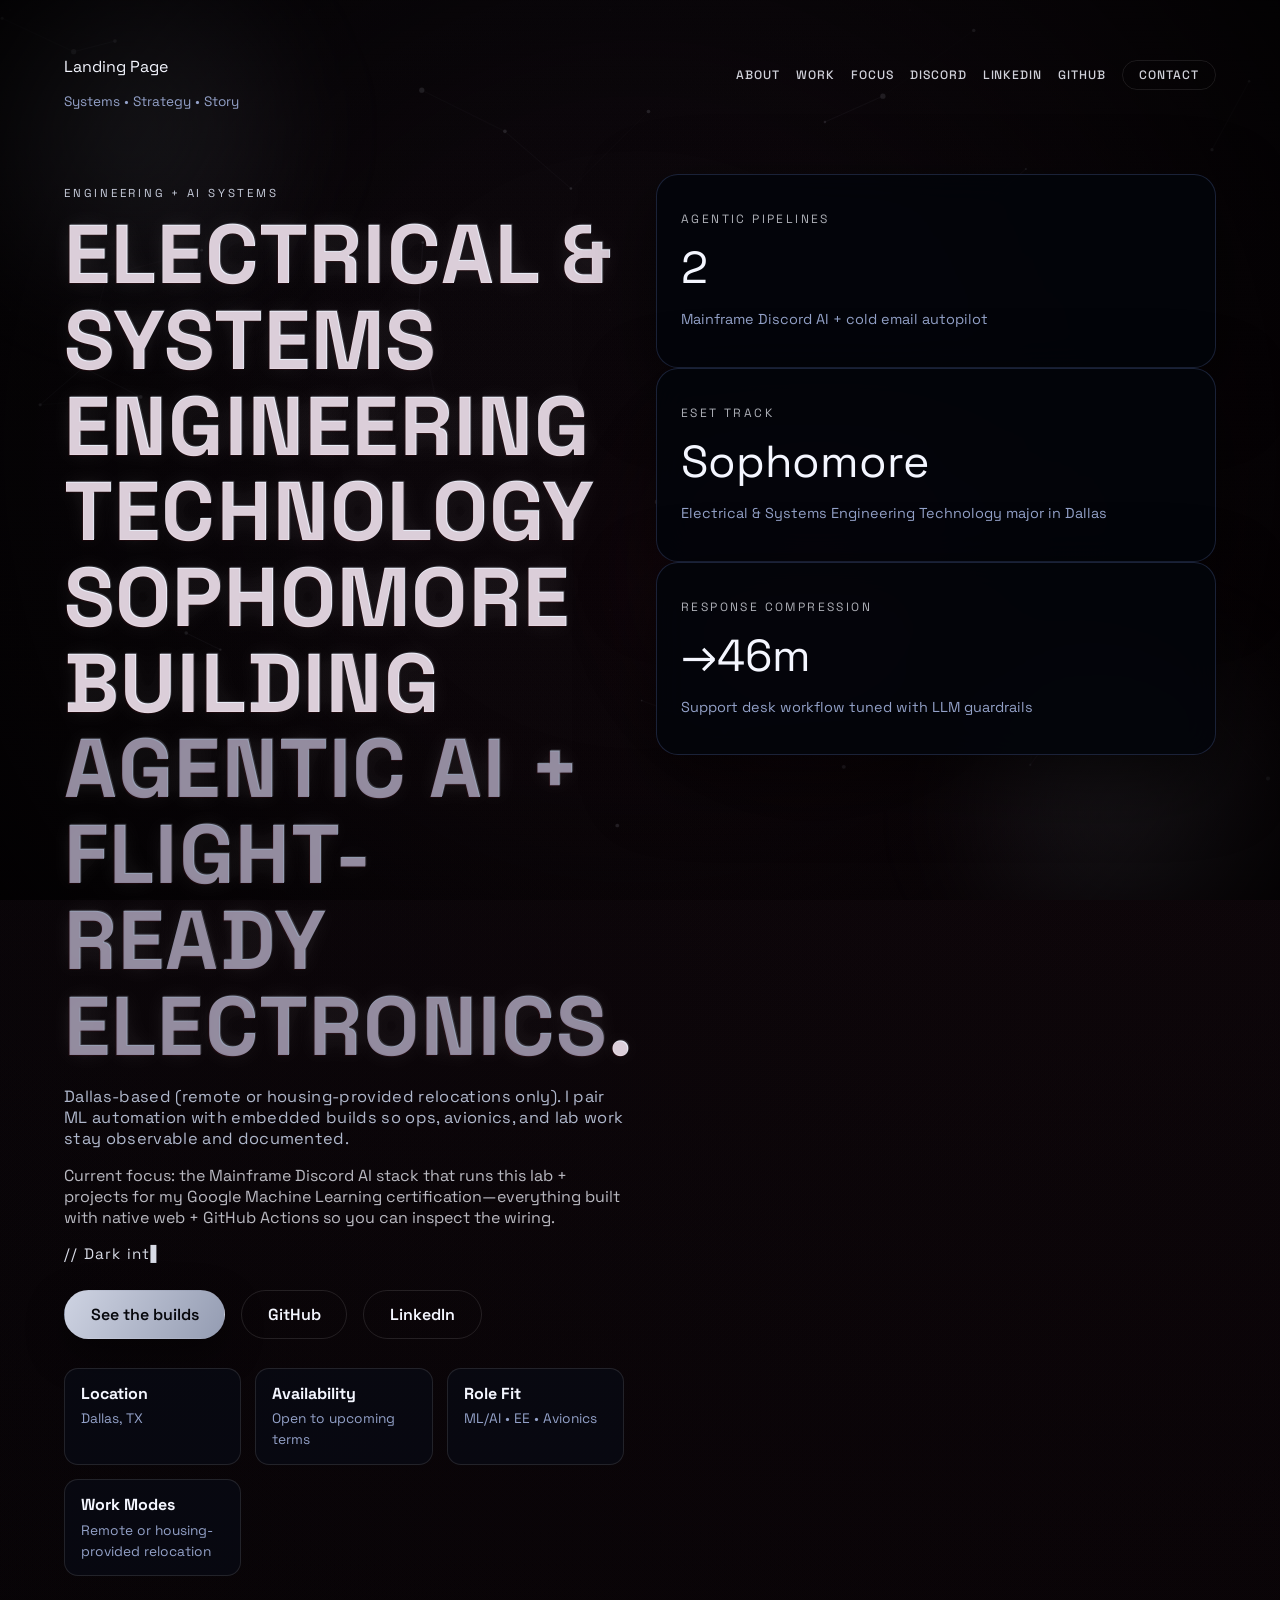
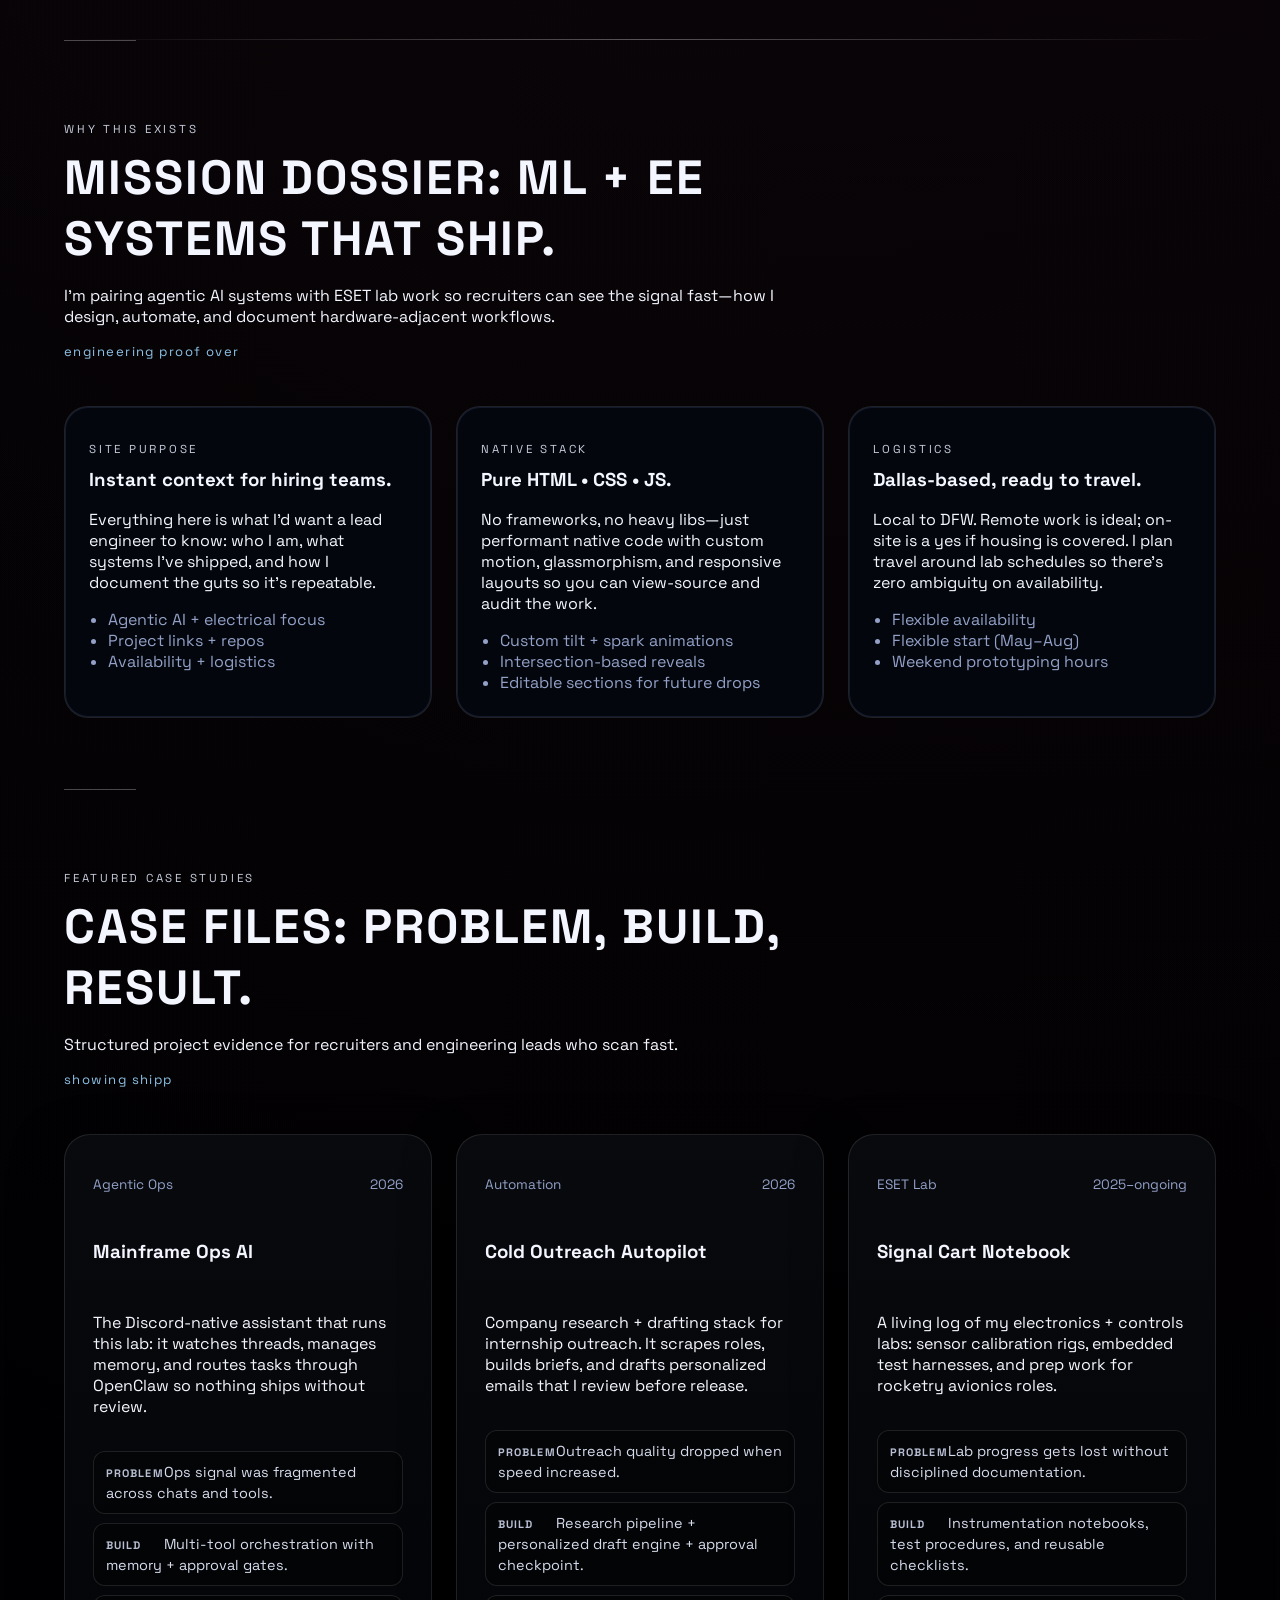
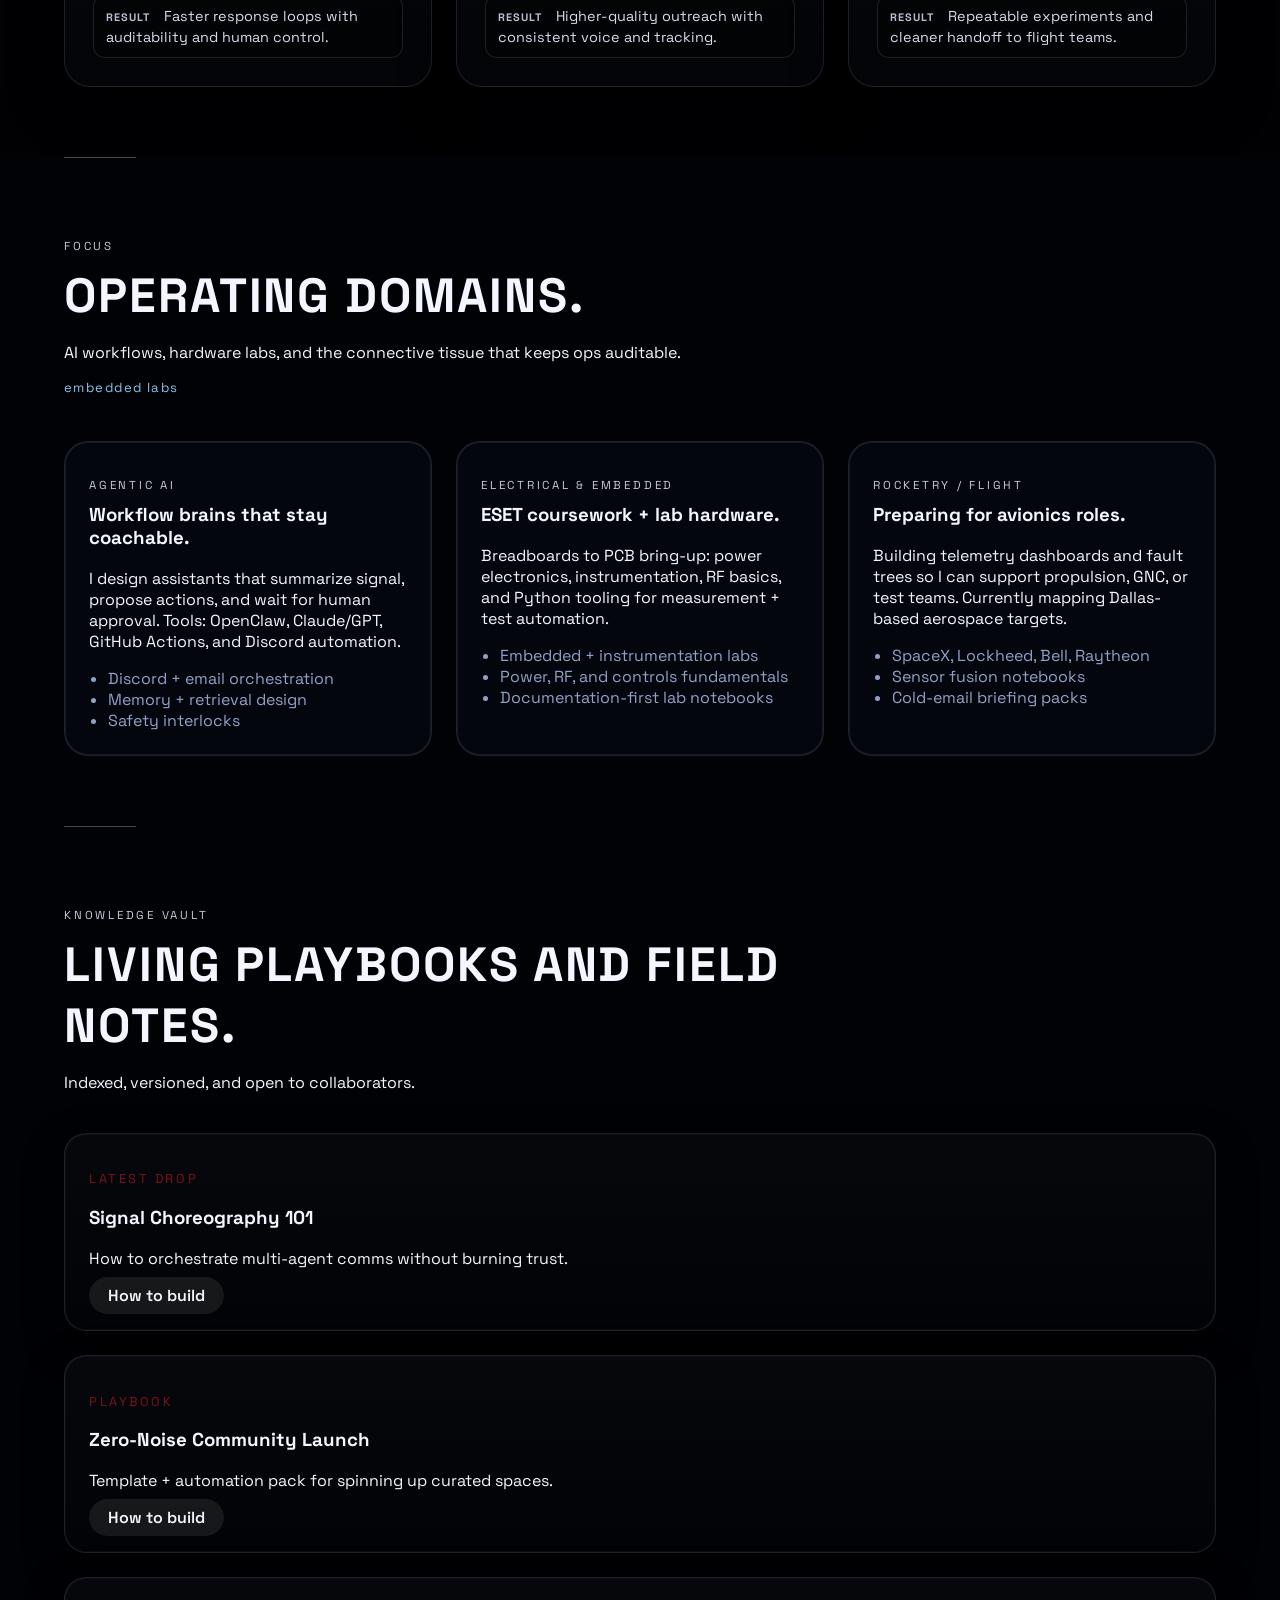
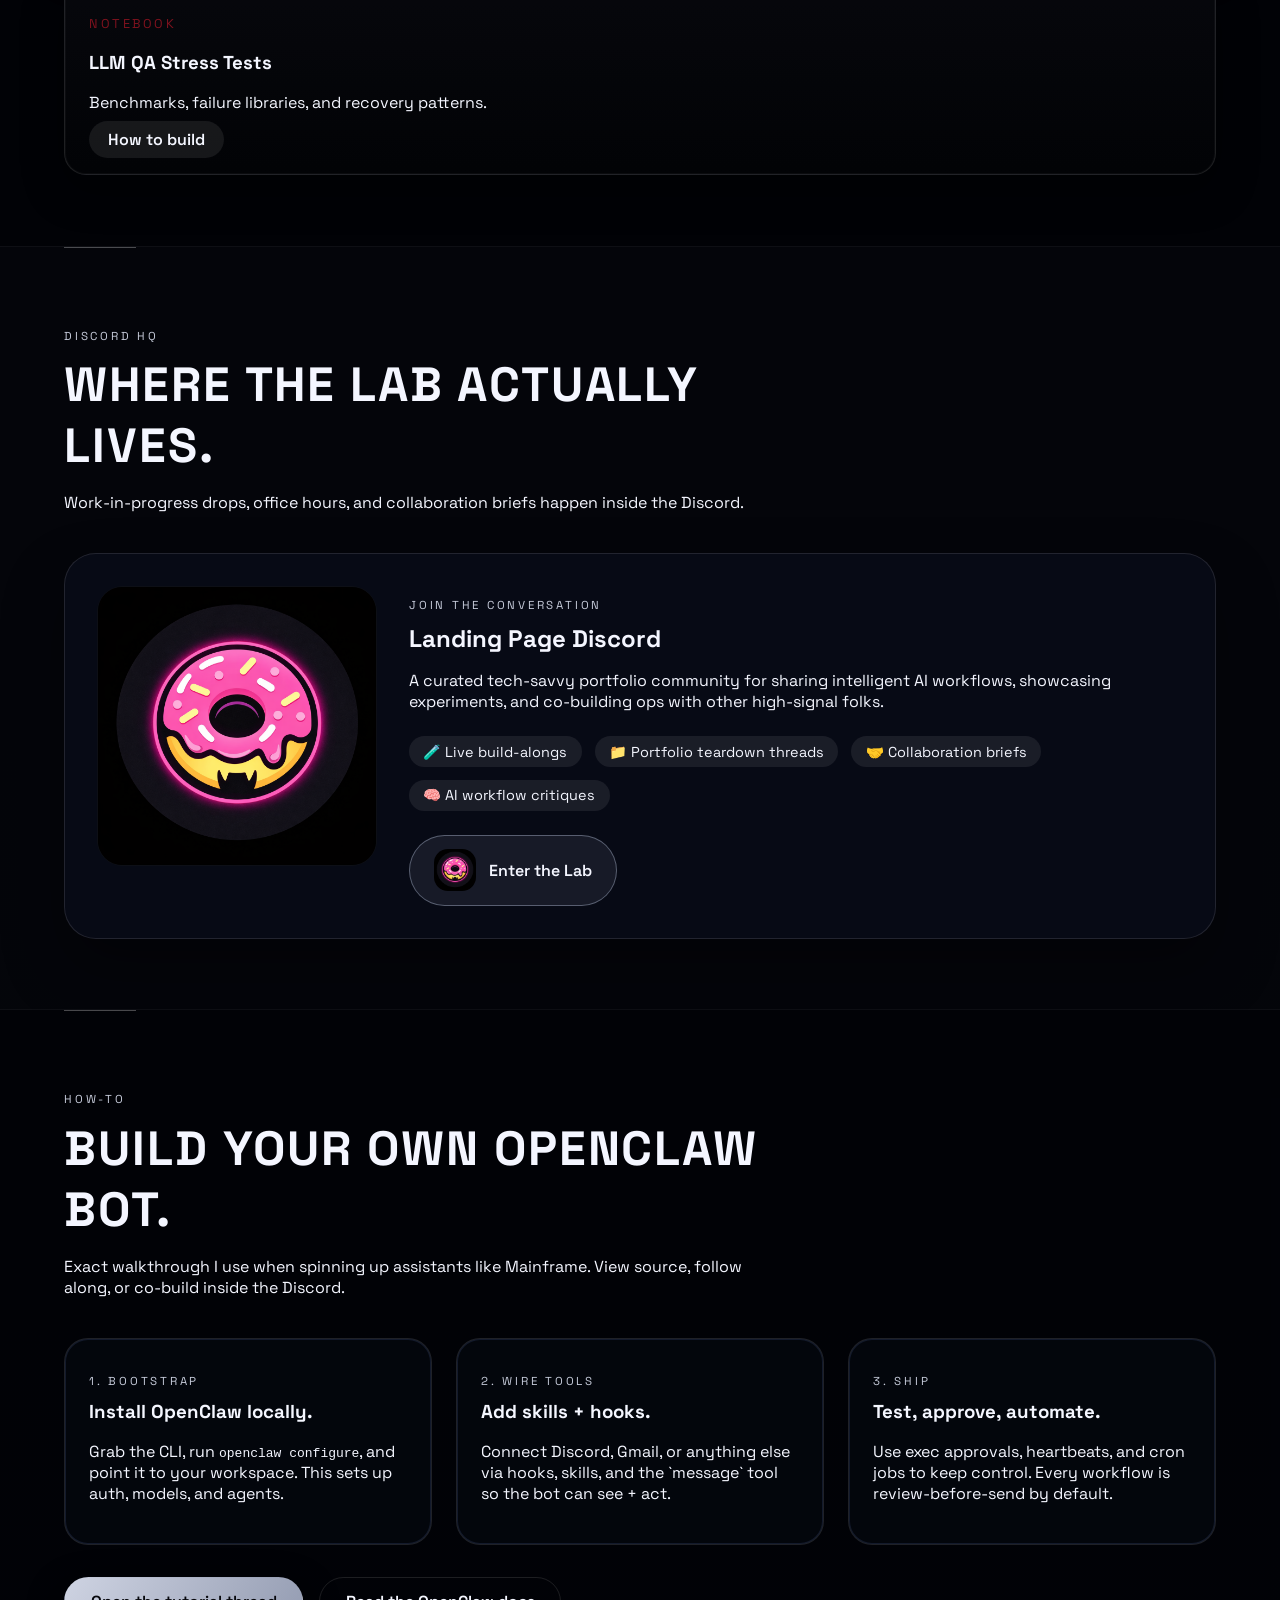
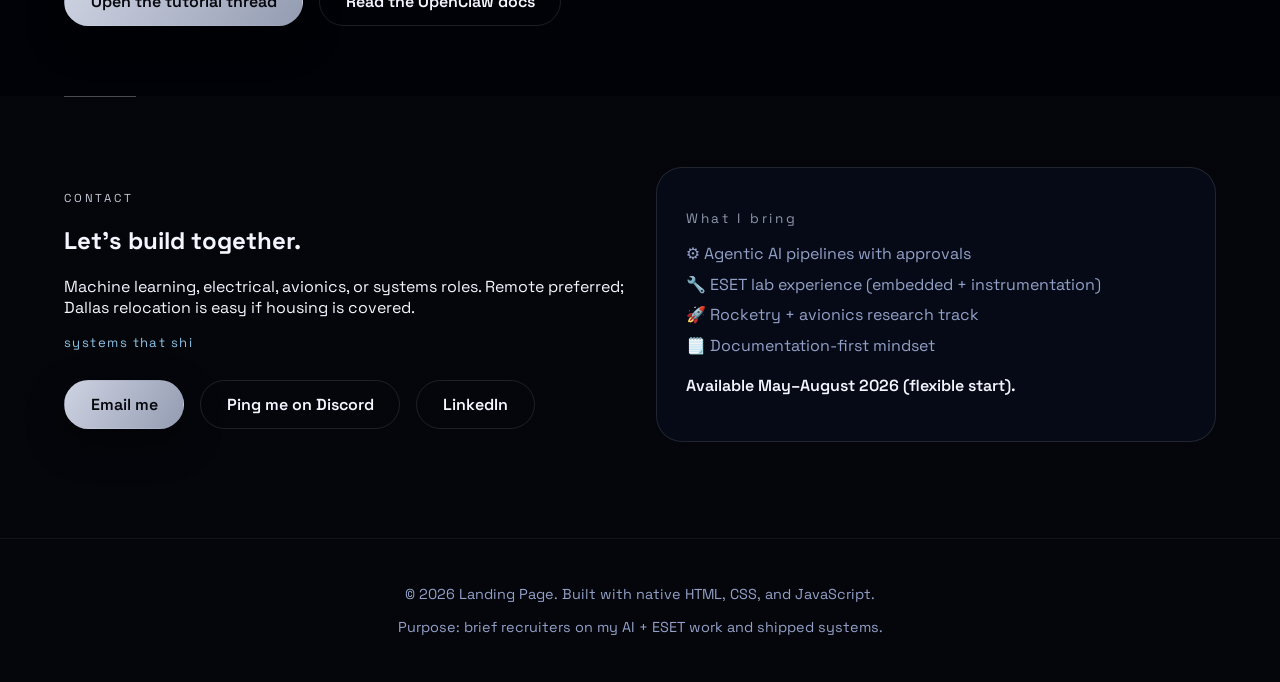
==== commit 5ff990d8: "Apply impeccable-style hierarchy and agency case framing across sections" ====
--- a/index.html
+++ b/index.html
@@ -205,6 +205,22 @@
       .case:hover { border-color: rgba(143,151,173,0.55); transform: translateY(-8px); }
       .case__meta { display: flex; justify-content: space-between; font-size: 0.85rem; color: var(--muted); }
       .case ul { padding-left: 1.2rem; margin: 0; color: var(--muted); }
+      .pbr { display: grid; gap: 0.55rem; margin-top: 0.2rem; }
+      .pbr__row {
+        border: 1px solid rgba(255,255,255,0.11);
+        border-radius: 12px;
+        padding: 0.6rem 0.75rem;
+        background: rgba(0,0,0,0.28);
+      }
+      .pbr__row b {
+        display: inline-block;
+        min-width: 58px;
+        text-transform: uppercase;
+        letter-spacing: 0.1em;
+        font-size: 0.68rem;
+        color: #b8bfd3;
+      }
+      .pbr__row span { color: #d7dced; font-size: 0.9rem; }
       .section--alt .timeline { display: grid; gap: 1.5rem; }
       .timeline__item { padding: 1.5rem; border-radius: 22px; border: 1px solid var(--border); background: linear-gradient(180deg, rgba(7,8,13,0.95), rgba(2,3,6,0.95)); box-shadow: inset 0 0 0 1px rgba(255,255,255,0.03), 0 15px 40px rgba(0,0,0,0.45); }
       .timeline__label { color: var(--accent-3); font-size: 0.8rem; letter-spacing: 0.2em; text-transform: uppercase; }
@@ -340,7 +356,7 @@
       <section class="section section--purpose" id="about">
         <div class="section__header">
           <p class="tag">Why this exists</p>
-          <h2>Your briefing on my ML + EE build track.</h2>
+          <h2>Mission dossier: ML + EE systems that ship.</h2>
           <p>I’m pairing agentic AI systems with ESET lab work so recruiters can see the signal fast—how I design, automate, and document hardware-adjacent workflows.</p>
           <p class="type-line type-line--section" data-phrases="signal-first profile|engineering proof over hype|dark interface, clear intent"></p>
         </div>
@@ -387,8 +403,8 @@
       <section class="section" id="work">
         <div class="section__header">
           <p class="tag">Featured Case Studies</p>
-          <h2>Proof-of-work meets playful polish.</h2>
-          <p>Hover / tap cards for live context, micro-interactions, and quick stats.</p>
+          <h2>Case files: problem, build, result.</h2>
+          <p>Structured project evidence for recruiters and engineering leads who scan fast.</p>
           <p class="type-line type-line--section" data-phrases="problem to build to result|showing shipped systems|recruiter-readable evidence"></p>
         </div>
         <div class="case-grid">
@@ -399,11 +415,11 @@
             </div>
             <h3>Mainframe Ops AI</h3>
             <p>The Discord-native assistant that runs this lab: it watches threads, manages memory, and routes tasks through OpenClaw so nothing ships without review.</p>
-            <ul>
-              <li>Multi-tool orchestration + safety rails</li>
-              <li>Heartbeat tasks + status dashboards</li>
-              <li>Human-in-the-loop approvals for external actions</li>
-            </ul>
+            <div class="pbr">
+              <div class="pbr__row"><b>Problem</b><span>Ops signal was fragmented across chats and tools.</span></div>
+              <div class="pbr__row"><b>Build</b><span>Multi-tool orchestration with memory + approval gates.</span></div>
+              <div class="pbr__row"><b>Result</b><span>Faster response loops with auditability and human control.</span></div>
+            </div>
           </article>
           <article class="case" data-tilt>
             <div class="case__meta">
@@ -412,11 +428,11 @@
             </div>
             <h3>Cold Outreach Autopilot</h3>
             <p>Company research + drafting stack for internship outreach. It scrapes roles, builds briefs, and drafts personalized emails that I review before release.</p>
-            <ul>
-              <li>Lead database + tagging (AI/EE/rocketry)</li>
-              <li>Template engine referencing this site + repo links</li>
-              <li>Manual approval + send logging</li>
-            </ul>
+            <div class="pbr">
+              <div class="pbr__row"><b>Problem</b><span>Outreach quality dropped when speed increased.</span></div>
+              <div class="pbr__row"><b>Build</b><span>Research pipeline + personalized draft engine + approval checkpoint.</span></div>
+              <div class="pbr__row"><b>Result</b><span>Higher-quality outreach with consistent voice and tracking.</span></div>
+            </div>
           </article>
           <article class="case" data-tilt>
             <div class="case__meta">
@@ -425,11 +441,11 @@
             </div>
             <h3>Signal Cart Notebook</h3>
             <p>A living log of my electronics + controls labs: sensor calibration rigs, embedded test harnesses, and prep work for rocketry avionics roles.</p>
-            <ul>
-              <li>Embedded lab builds (power, sensor, RF modules)</li>
-              <li>Measurement + calibration procedures</li>
-              <li>Lessons-learned library for flight computer teams</li>
-            </ul>
+            <div class="pbr">
+              <div class="pbr__row"><b>Problem</b><span>Lab progress gets lost without disciplined documentation.</span></div>
+              <div class="pbr__row"><b>Build</b><span>Instrumentation notebooks, test procedures, and reusable checklists.</span></div>
+              <div class="pbr__row"><b>Result</b><span>Repeatable experiments and cleaner handoff to flight teams.</span></div>
+            </div>
           </article>
         </div>
       </section>
@@ -437,7 +453,7 @@
       <section class="section section--alt" id="focus">
         <div class="section__header">
           <p class="tag">Focus</p>
-          <h2>Where I create leverage.</h2>
+          <h2>Operating domains.</h2>
           <p>AI workflows, hardware labs, and the connective tissue that keeps ops auditable.</p>
           <p class="type-line type-line--section" data-phrases="automation with guardrails|embedded labs with traceability|flight-track preparation"></p>
         </div>
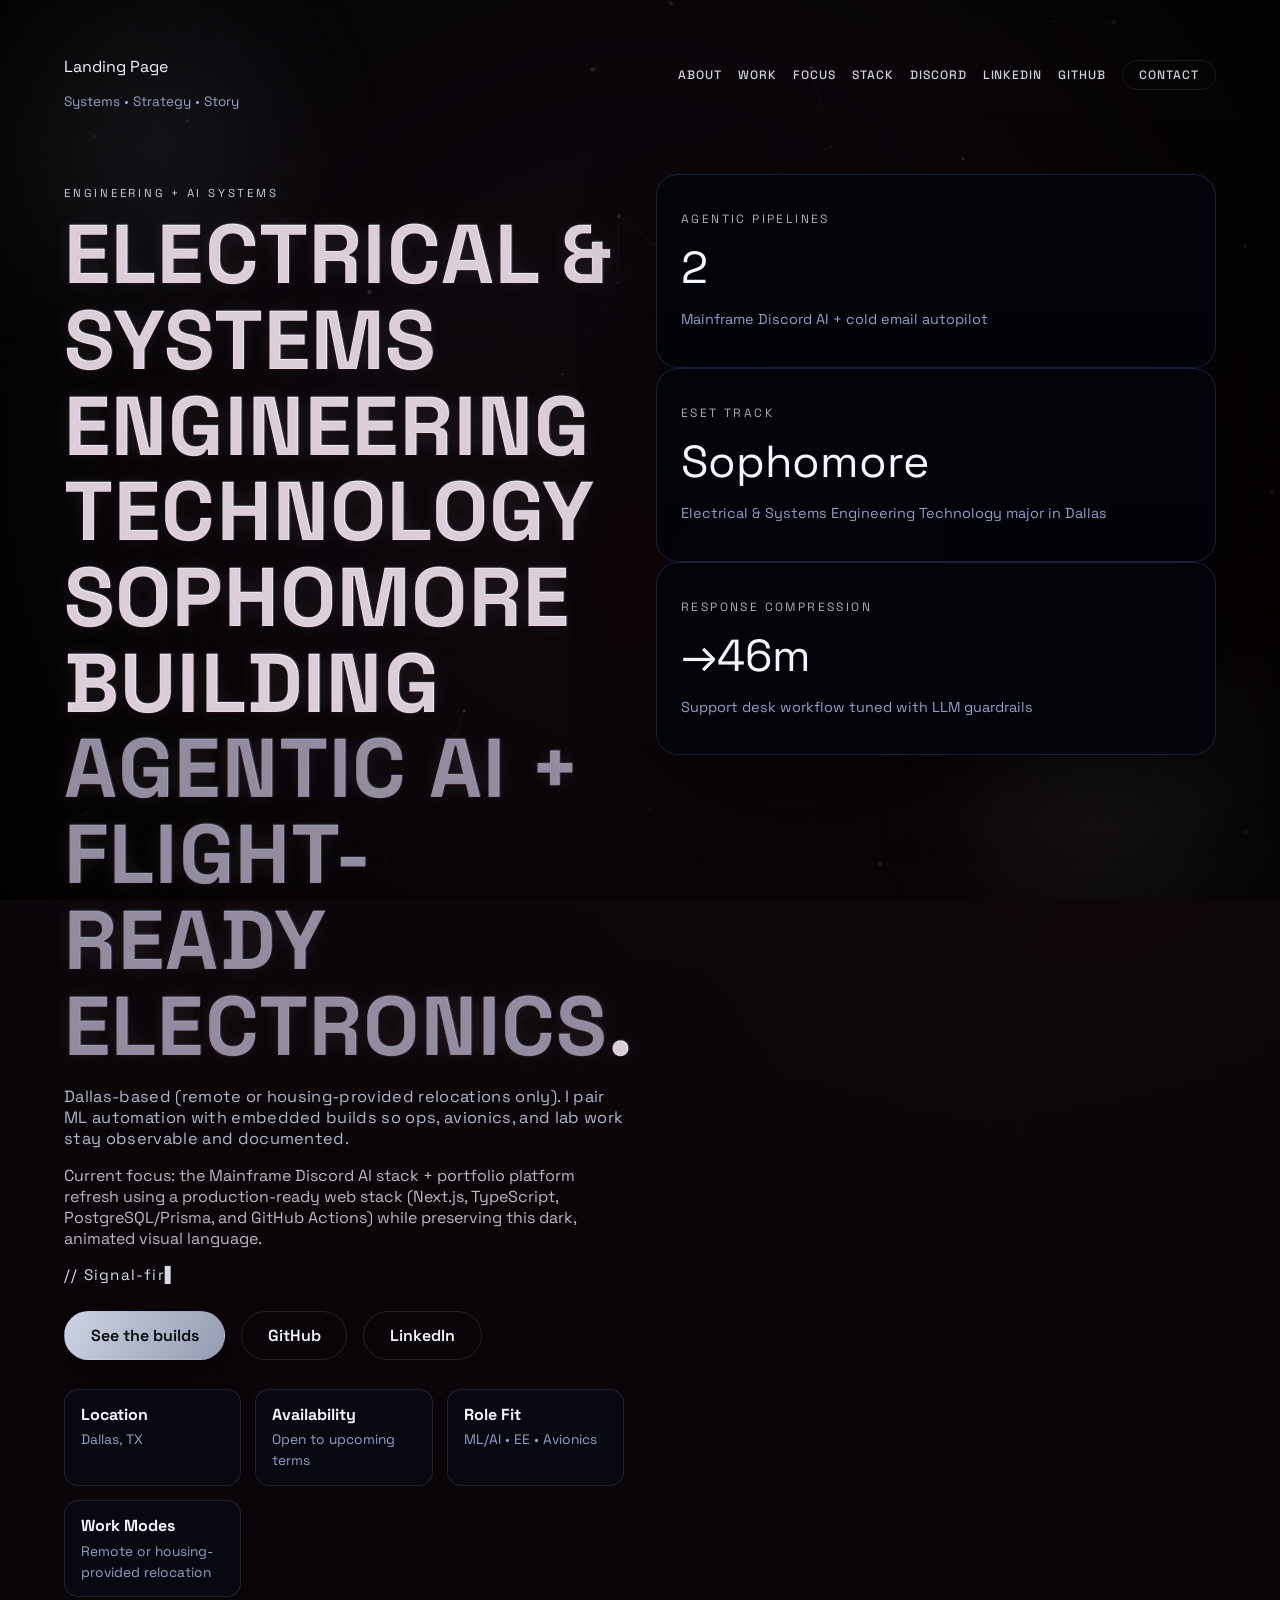
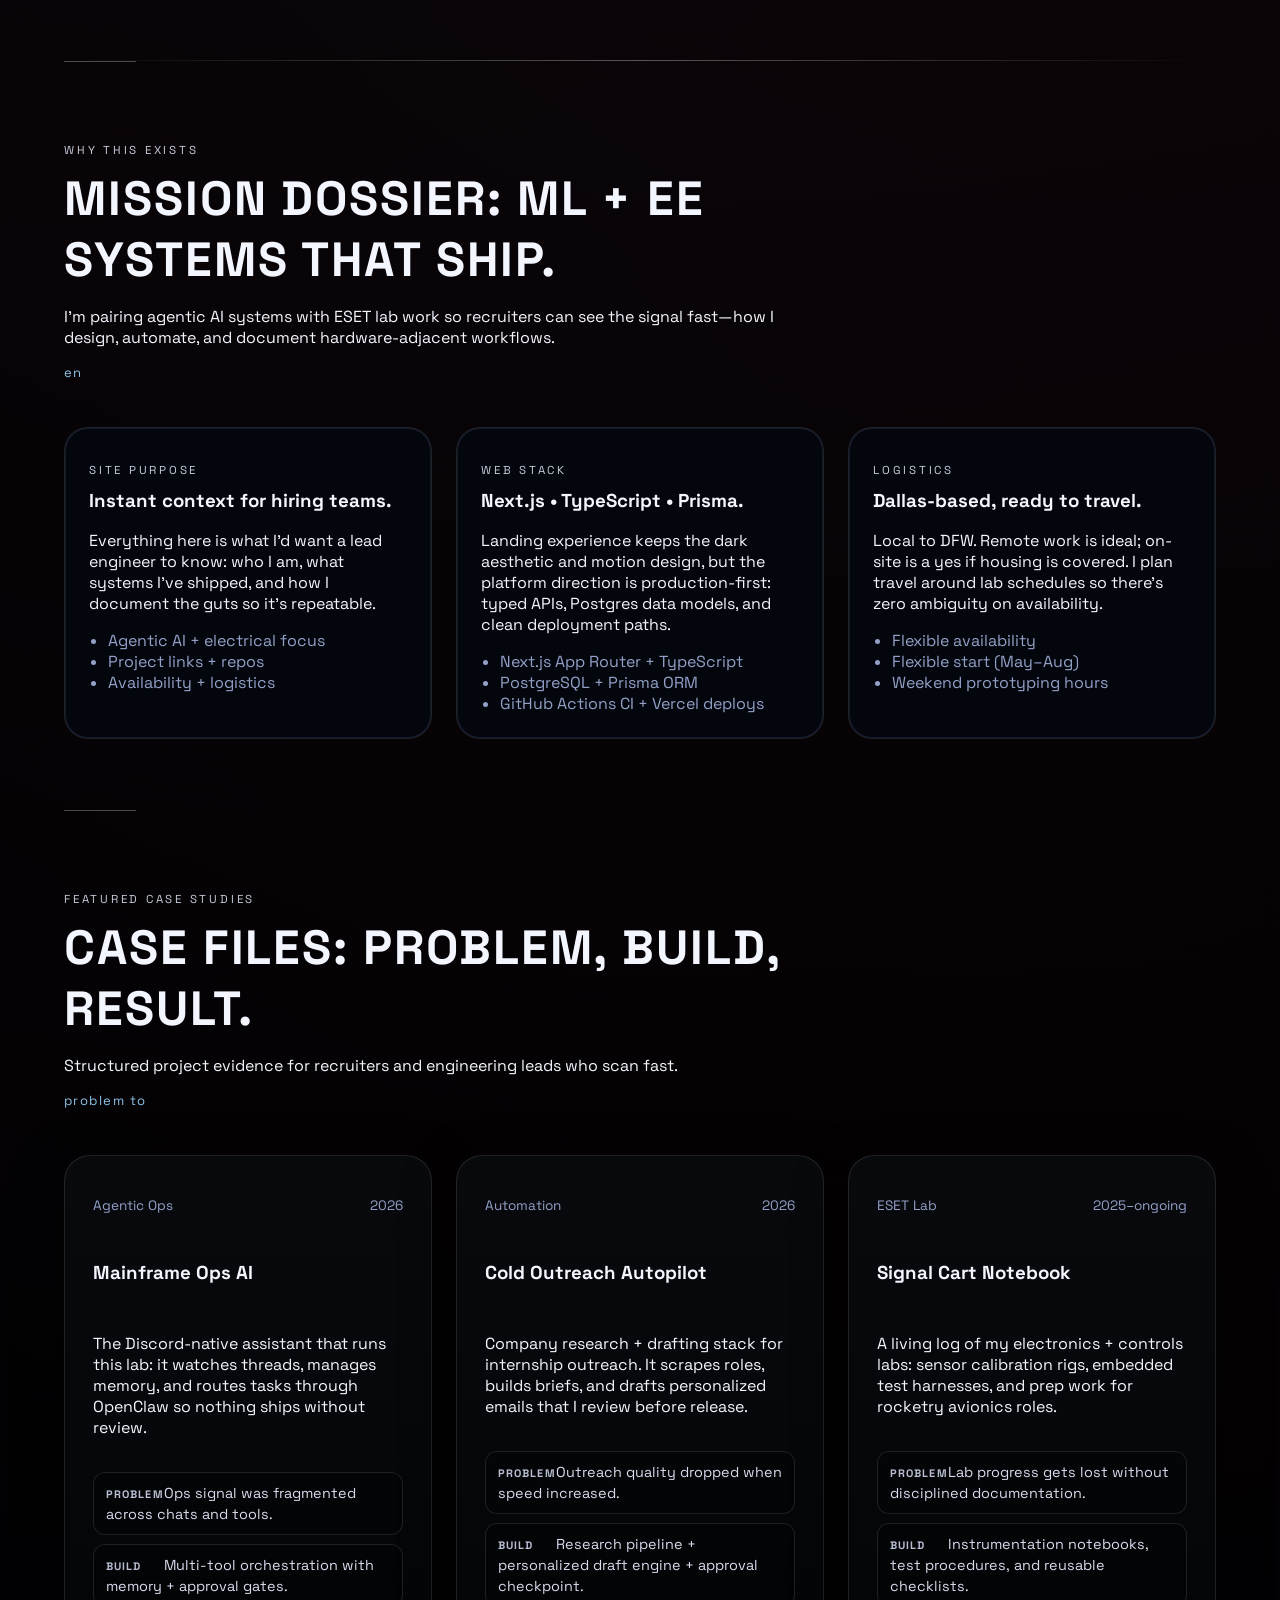
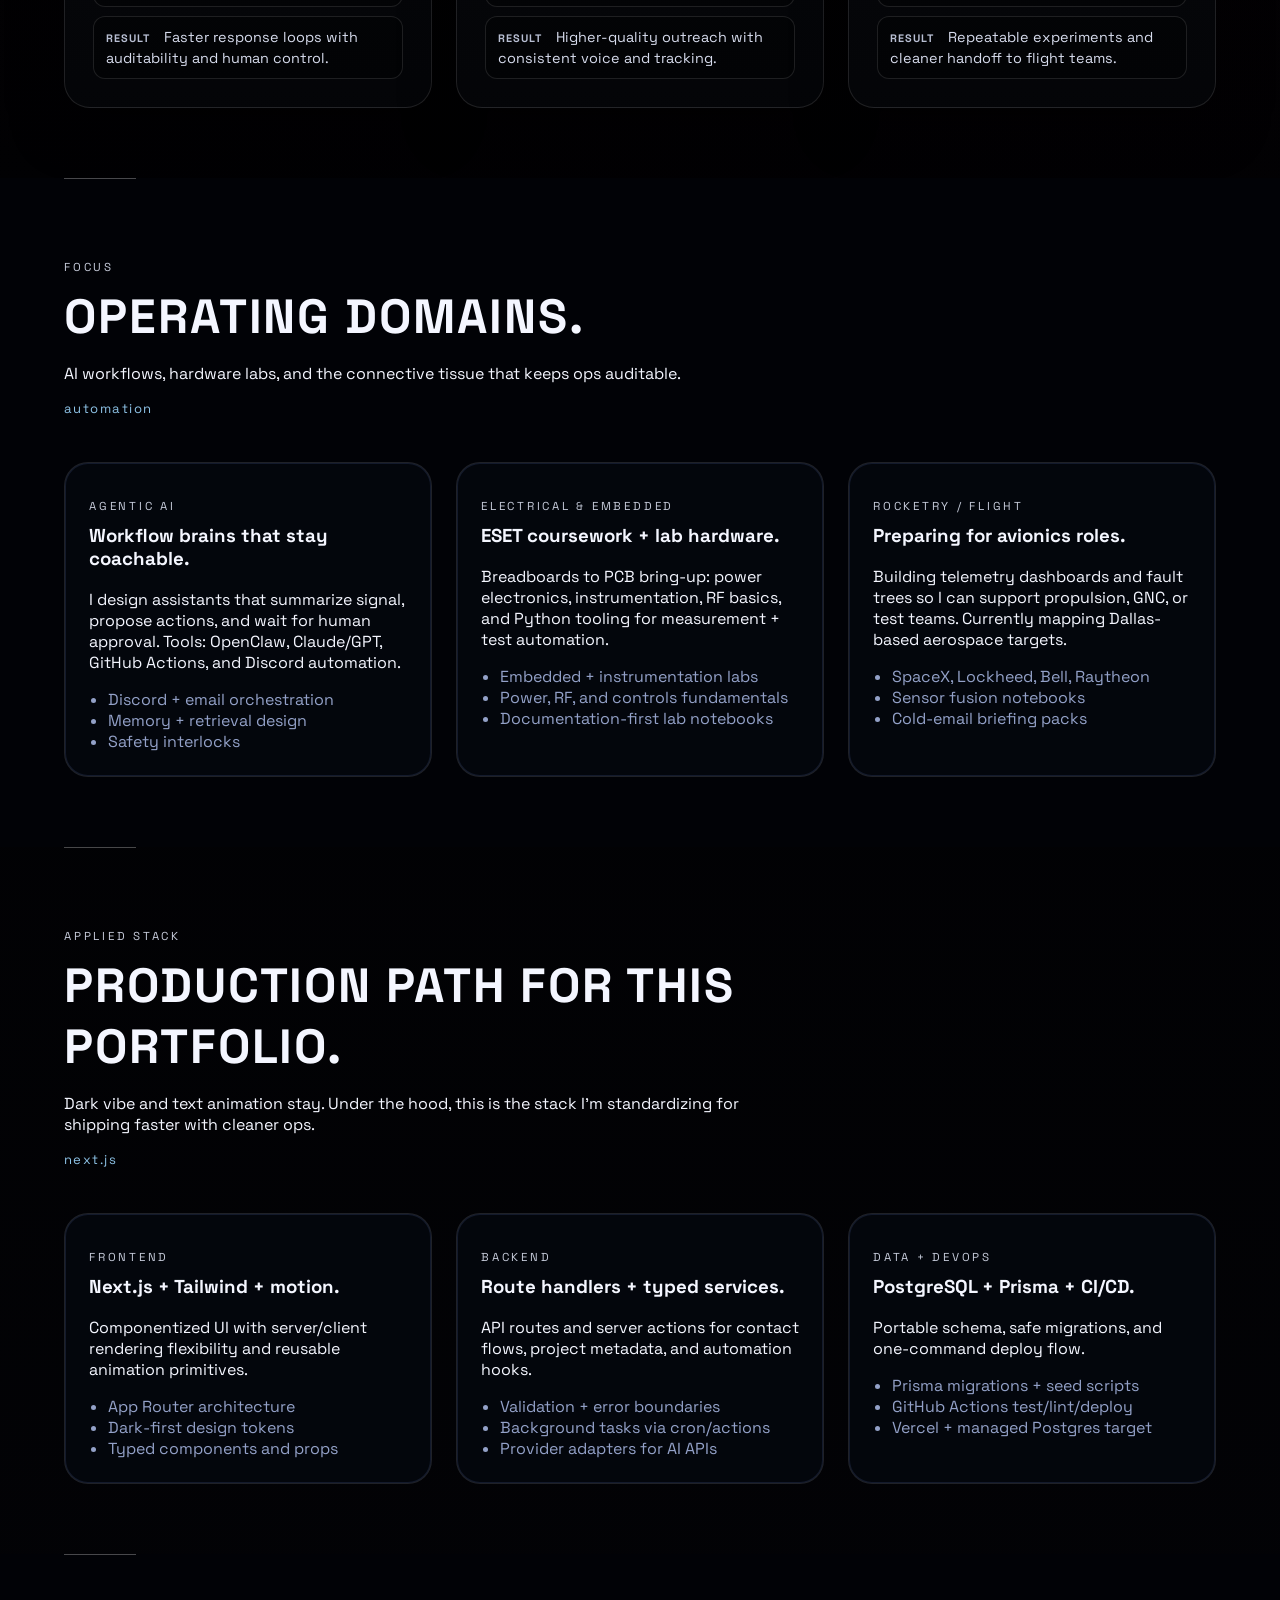
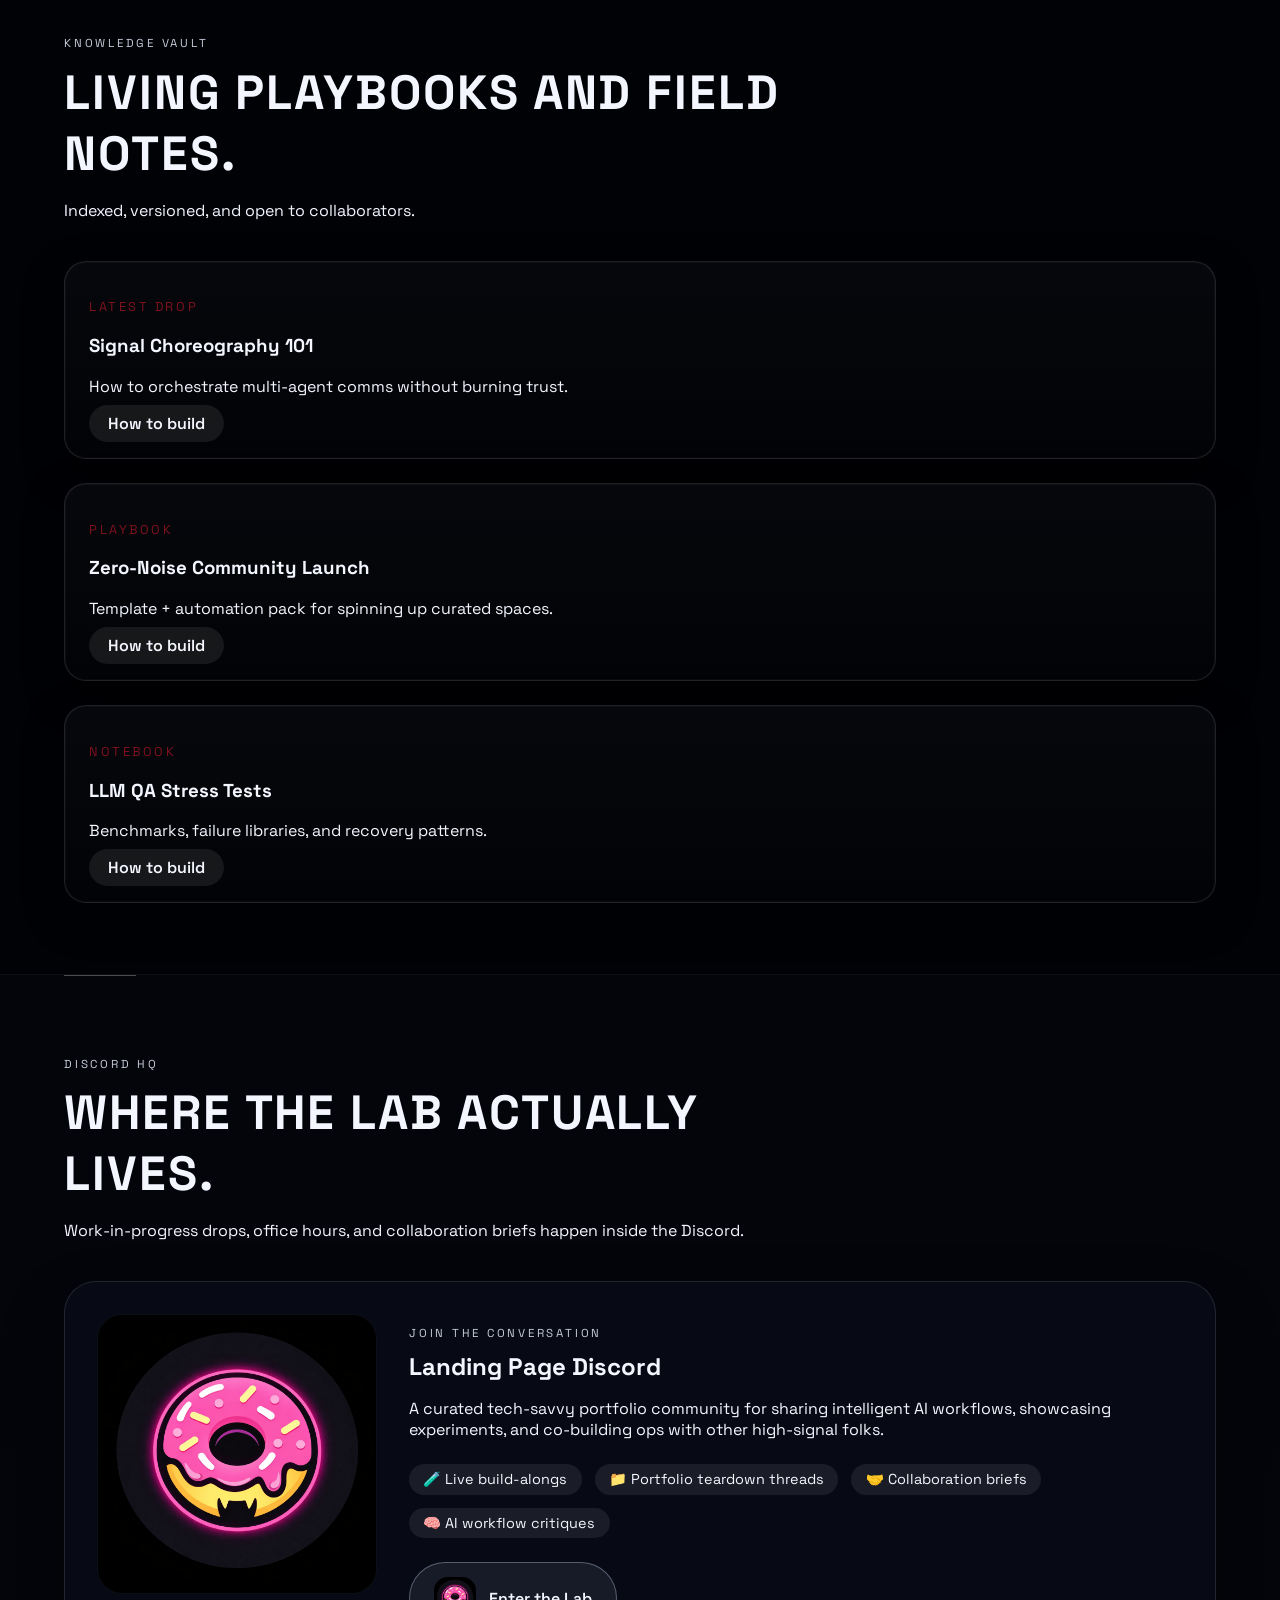
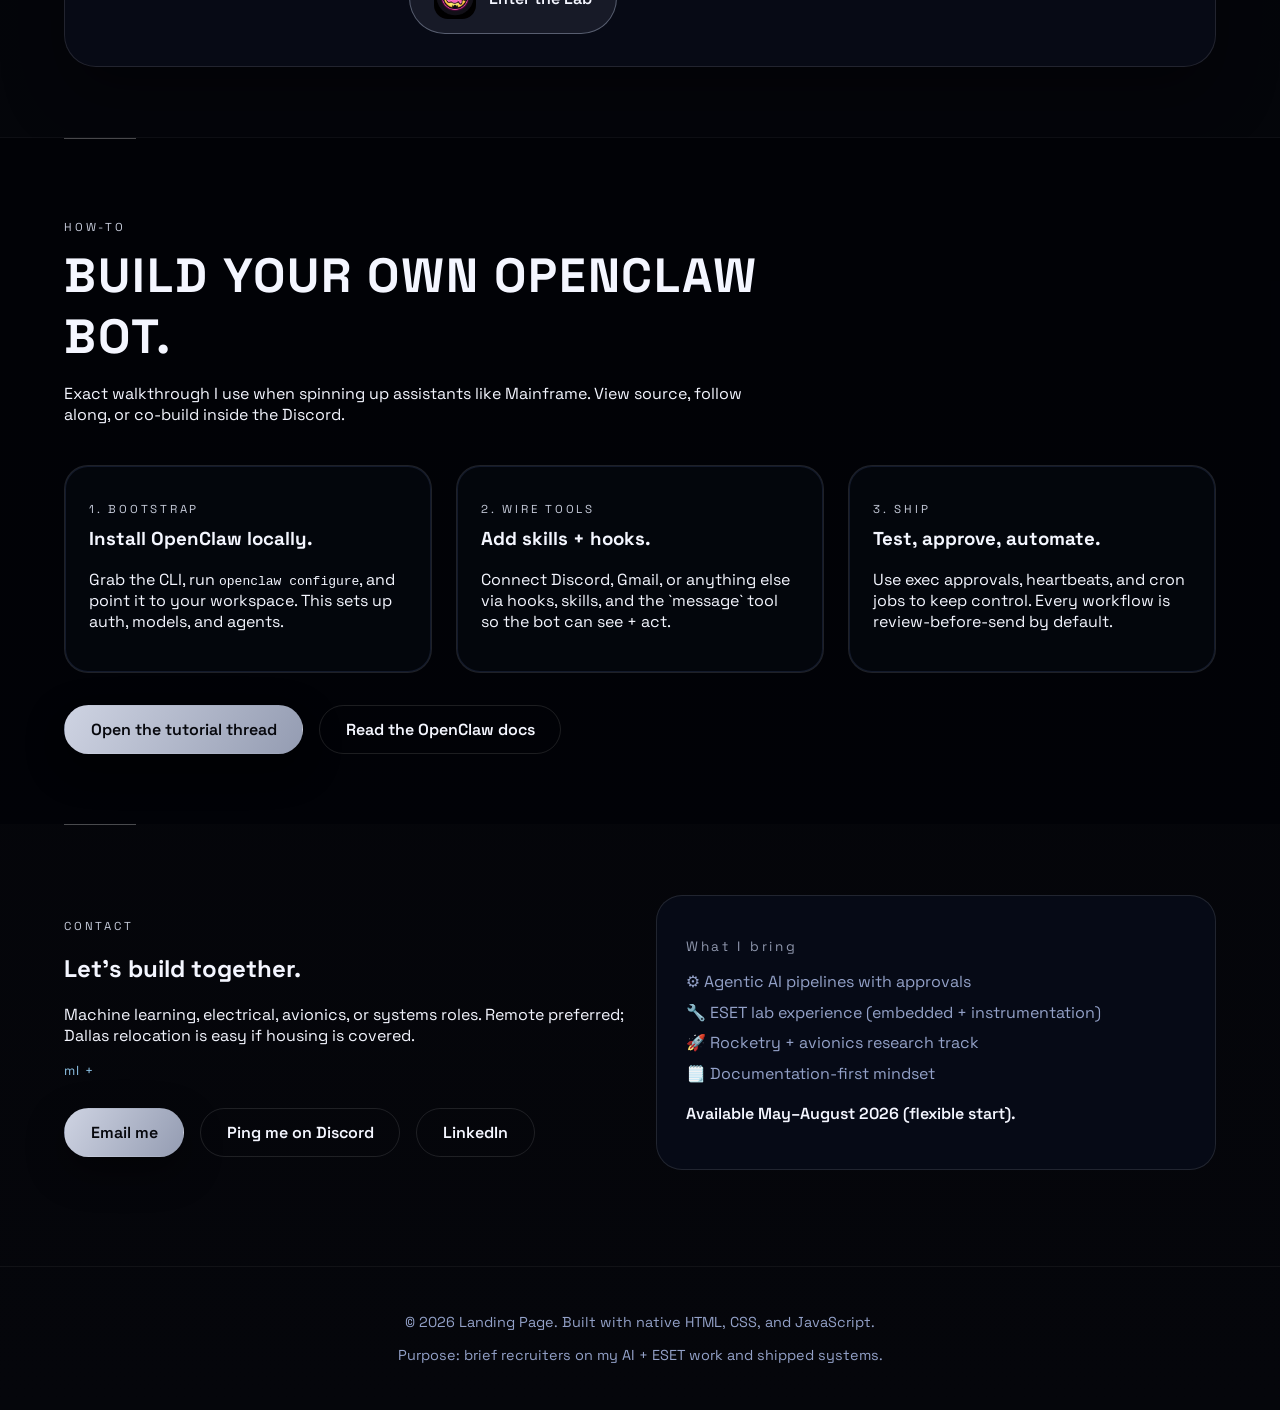
==== commit 832ea09a: "Update landing with production stack direction while preserving dark animated style" ====
--- a/index.html
+++ b/index.html
@@ -301,6 +301,7 @@
           <a href="#about">About</a>
           <a href="#work">Work</a>
           <a href="#focus">Focus</a>
+          <a href="#stack">Stack</a>
           <a href="#discord">Discord</a>
           <a href="https://www.linkedin.com/in/collinsculbert/" target="_blank" rel="noopener">LinkedIn</a>
           <a href="https://github.com/aulsz" target="_blank" rel="noopener">GitHub</a>
@@ -317,7 +318,7 @@
             Dallas-based (remote or housing-provided relocations only). I pair ML automation with embedded builds so ops, avionics, and lab work stay observable and documented.
           </p>
           <p class="hero__note">
-            Current focus: the Mainframe Discord AI stack that runs this lab + projects for my Google Machine Learning certification—everything built with native web + GitHub Actions so you can inspect the wiring.
+            Current focus: the Mainframe Discord AI stack + portfolio platform refresh using a production-ready web stack (Next.js, TypeScript, PostgreSQL/Prisma, and GitHub Actions) while preserving this dark, animated visual language.
           </p>
           <p class="type-line">// <span id="type-target"></span><span id="type-cursor">▌</span></p>
           <div class="hero__actions">
@@ -374,15 +375,15 @@
             </ul>
           </article>
           <article class="purpose-card" data-tilt>
-            <p class="tag">Native Stack</p>
-            <h3>Pure HTML • CSS • JS.</h3>
+            <p class="tag">Web Stack</p>
+            <h3>Next.js • TypeScript • Prisma.</h3>
             <p>
-              No frameworks, no heavy libs—just performant native code with custom motion, glassmorphism, and responsive layouts so you can view-source and audit the work.
+              Landing experience keeps the dark aesthetic and motion design, but the platform direction is production-first: typed APIs, Postgres data models, and clean deployment paths.
             </p>
             <ul>
-              <li>Custom tilt + spark animations</li>
-              <li>Intersection-based reveals</li>
-              <li>Editable sections for future drops</li>
+              <li>Next.js App Router + TypeScript</li>
+              <li>PostgreSQL + Prisma ORM</li>
+              <li>GitHub Actions CI + Vercel deploys</li>
             </ul>
           </article>
           <article class="purpose-card" data-tilt>
@@ -492,6 +493,47 @@
               <li>SpaceX, Lockheed, Bell, Raytheon</li>
               <li>Sensor fusion notebooks</li>
               <li>Cold-email briefing packs</li>
+            </ul>
+          </article>
+        </div>
+      </section>
+
+      <section class="section" id="stack">
+        <div class="section__header">
+          <p class="tag">Applied Stack</p>
+          <h2>Production path for this portfolio.</h2>
+          <p>Dark vibe and text animation stay. Under the hood, this is the stack I’m standardizing for shipping faster with cleaner ops.</p>
+          <p class="type-line type-line--section" data-phrases="next.js + typescript core|postgres + prisma data layer|ci with github actions"></p>
+        </div>
+        <div class="purpose-grid">
+          <article class="purpose-card" data-tilt>
+            <p class="tag">Frontend</p>
+            <h3>Next.js + Tailwind + motion.</h3>
+            <p>Componentized UI with server/client rendering flexibility and reusable animation primitives.</p>
+            <ul>
+              <li>App Router architecture</li>
+              <li>Dark-first design tokens</li>
+              <li>Typed components and props</li>
+            </ul>
+          </article>
+          <article class="purpose-card" data-tilt>
+            <p class="tag">Backend</p>
+            <h3>Route handlers + typed services.</h3>
+            <p>API routes and server actions for contact flows, project metadata, and automation hooks.</p>
+            <ul>
+              <li>Validation + error boundaries</li>
+              <li>Background tasks via cron/actions</li>
+              <li>Provider adapters for AI APIs</li>
+            </ul>
+          </article>
+          <article class="purpose-card" data-tilt>
+            <p class="tag">Data + DevOps</p>
+            <h3>PostgreSQL + Prisma + CI/CD.</h3>
+            <p>Portable schema, safe migrations, and one-command deploy flow.</p>
+            <ul>
+              <li>Prisma migrations + seed scripts</li>
+              <li>GitHub Actions test/lint/deploy</li>
+              <li>Vercel + managed Postgres target</li>
             </ul>
           </article>
         </div>
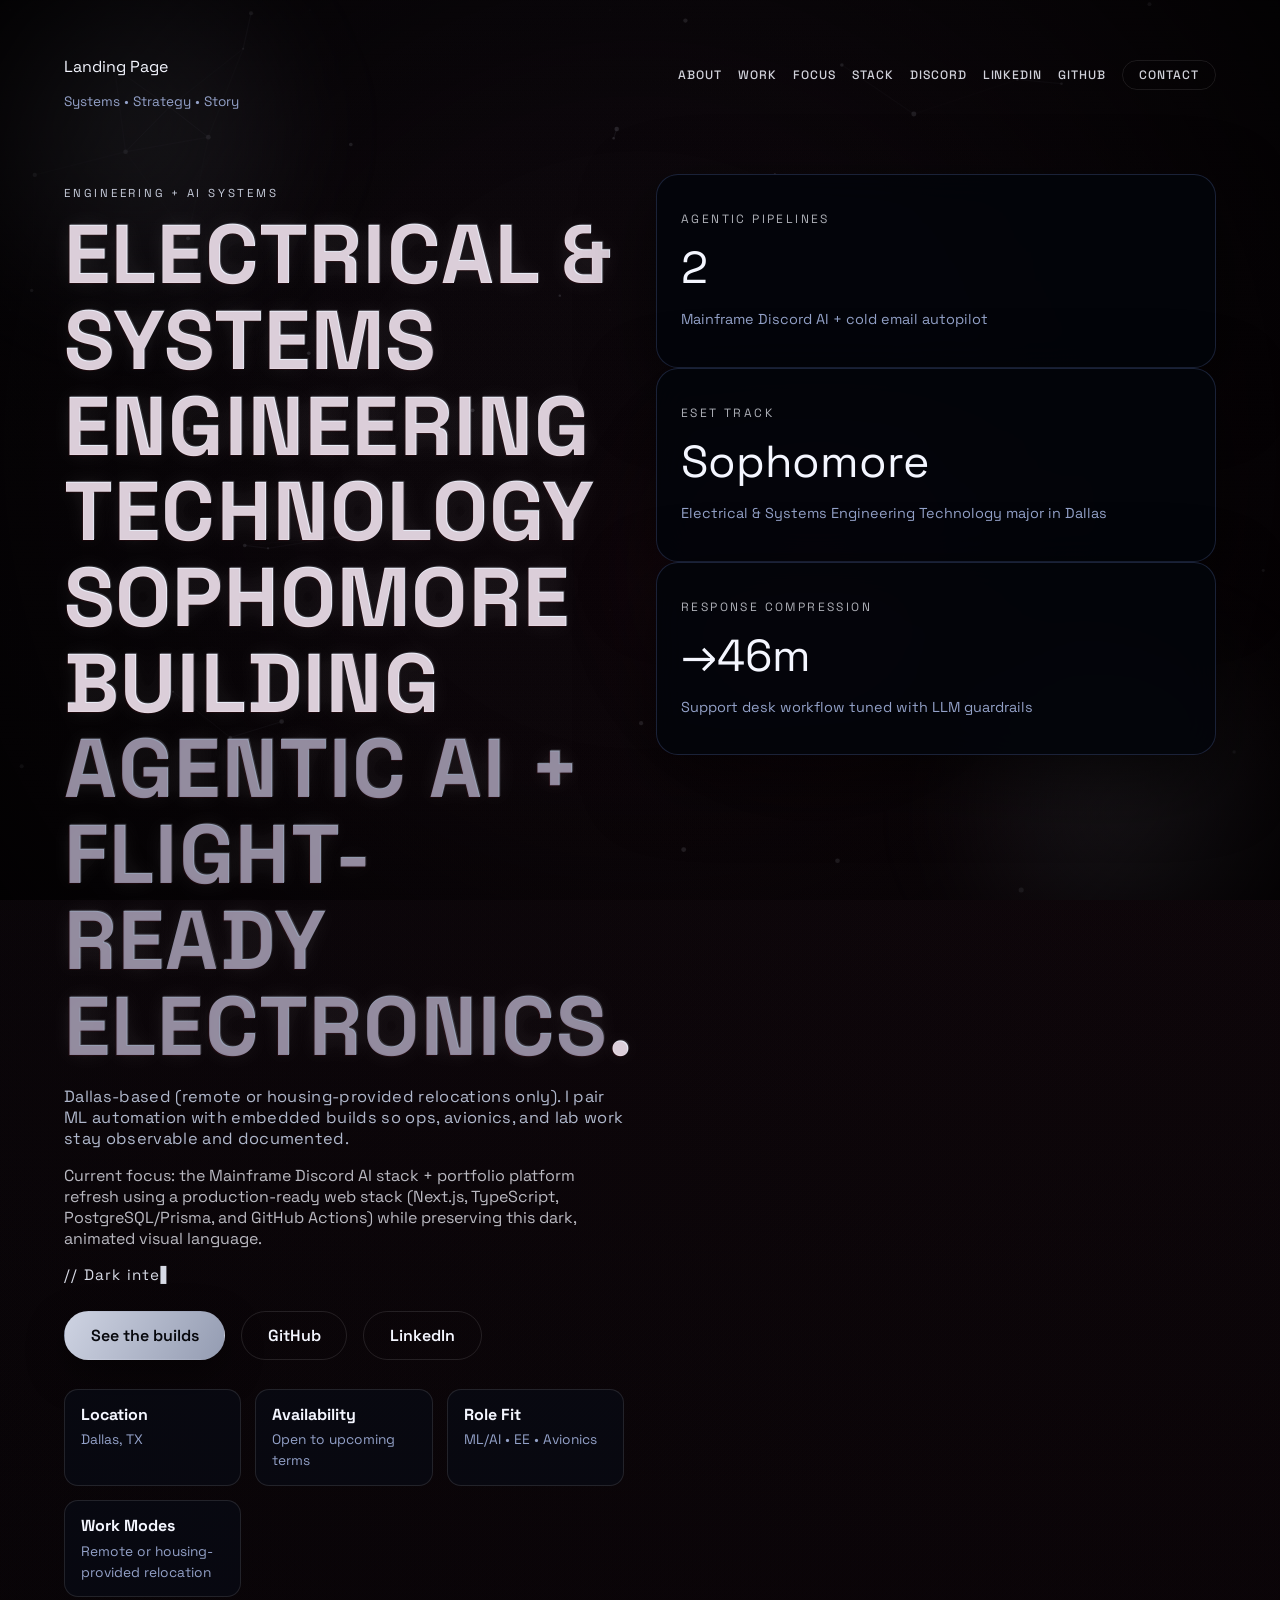
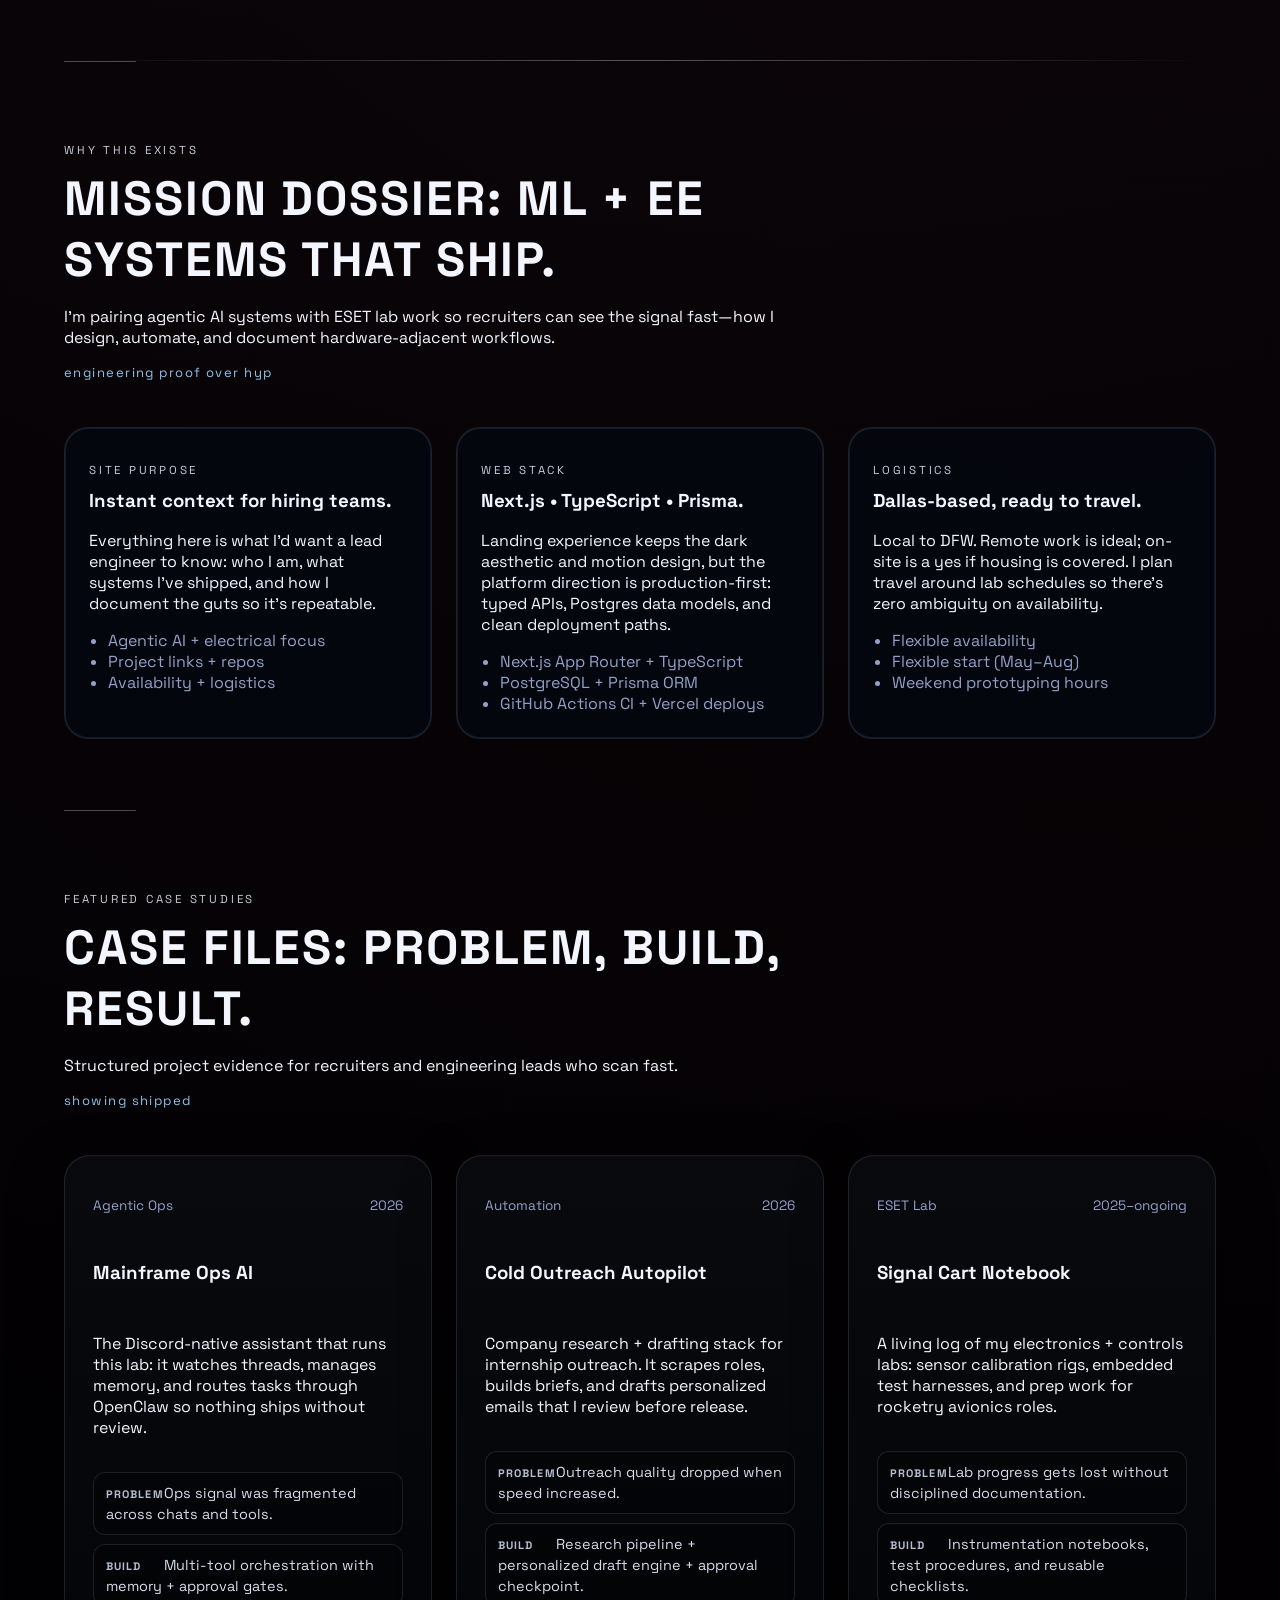
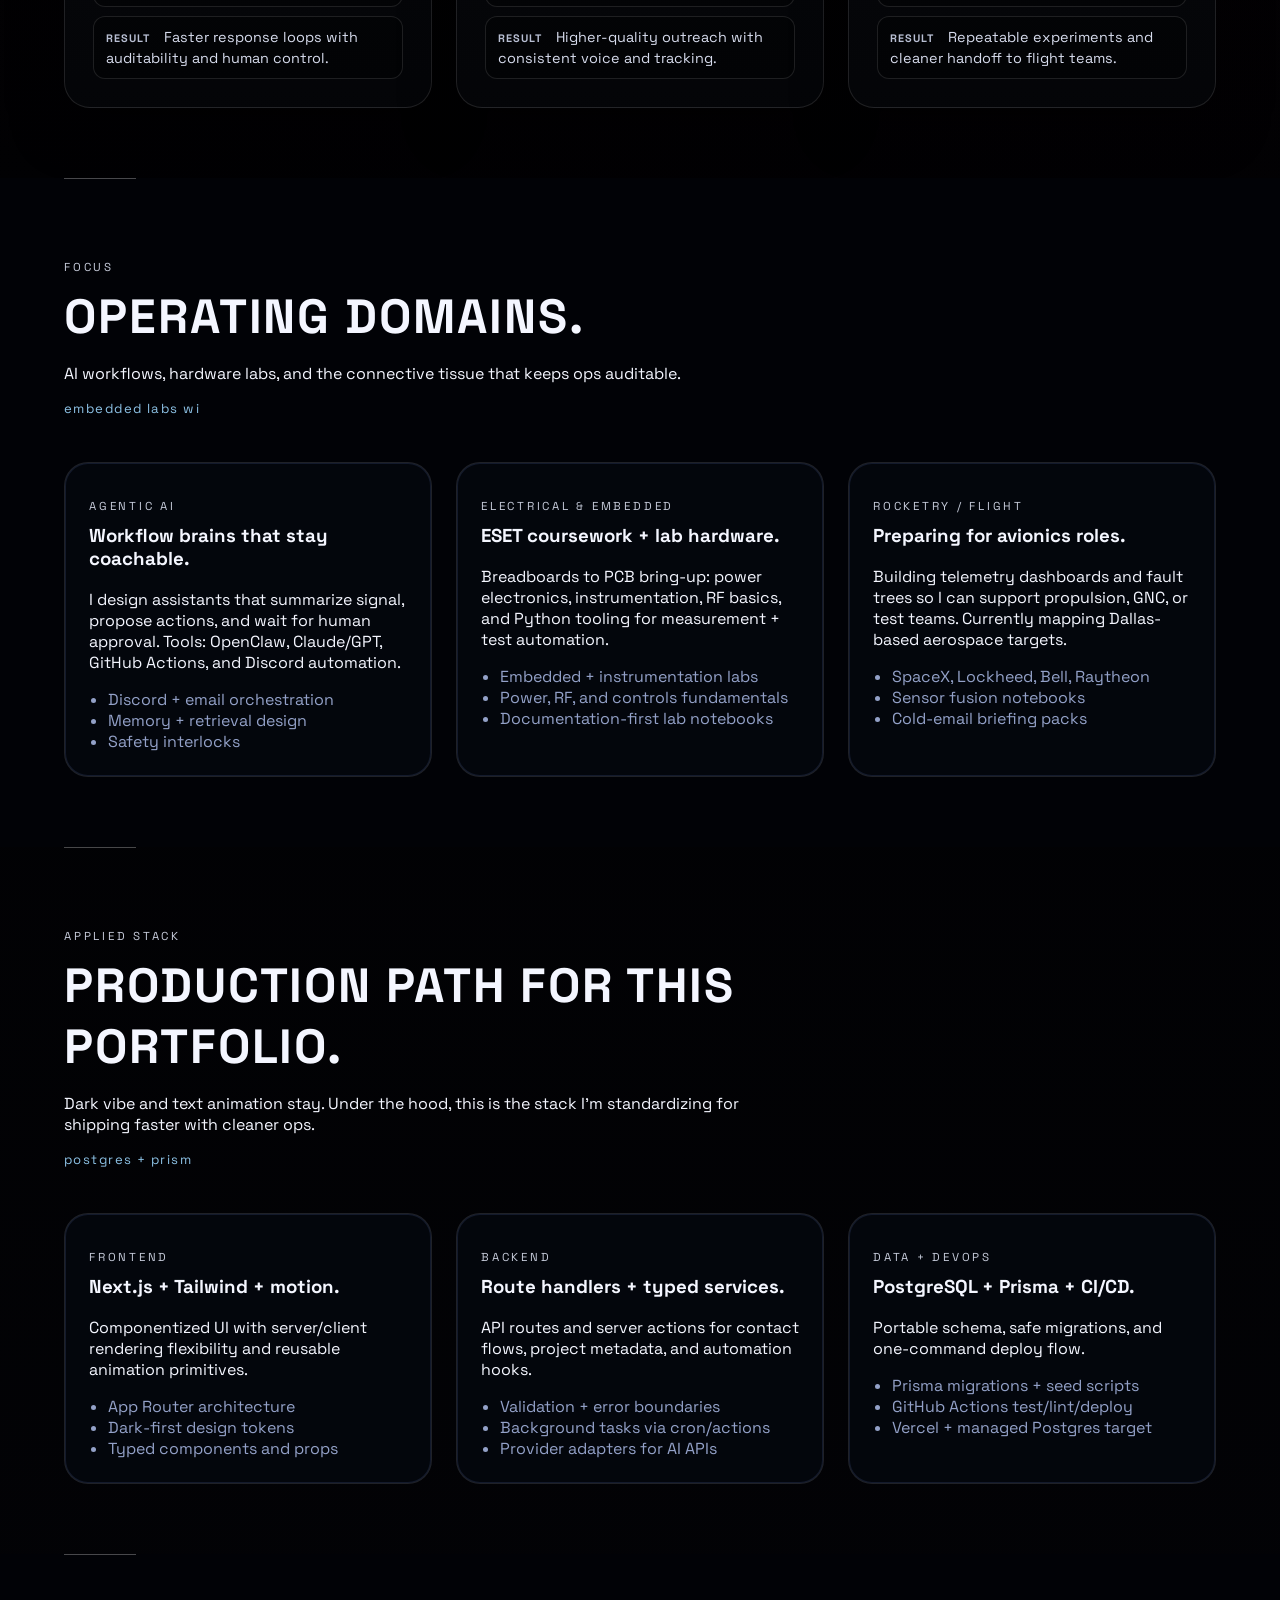
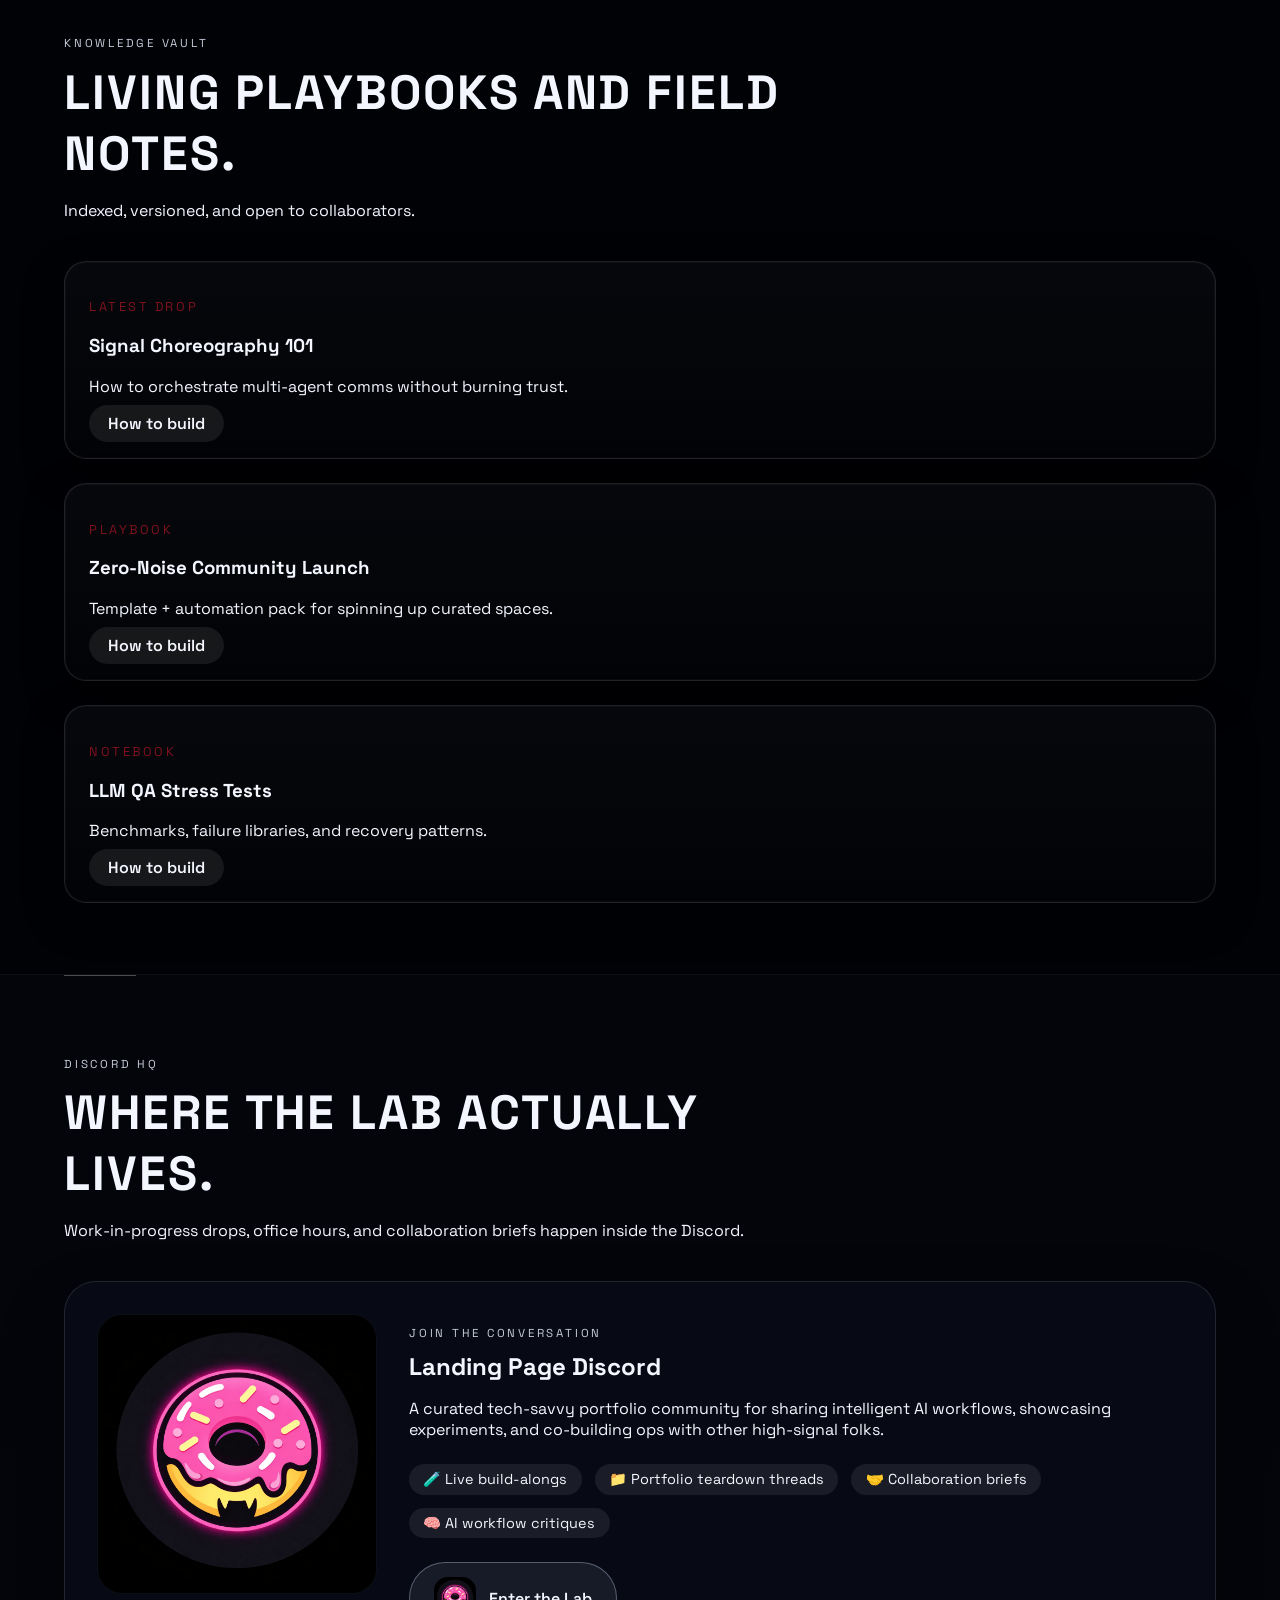
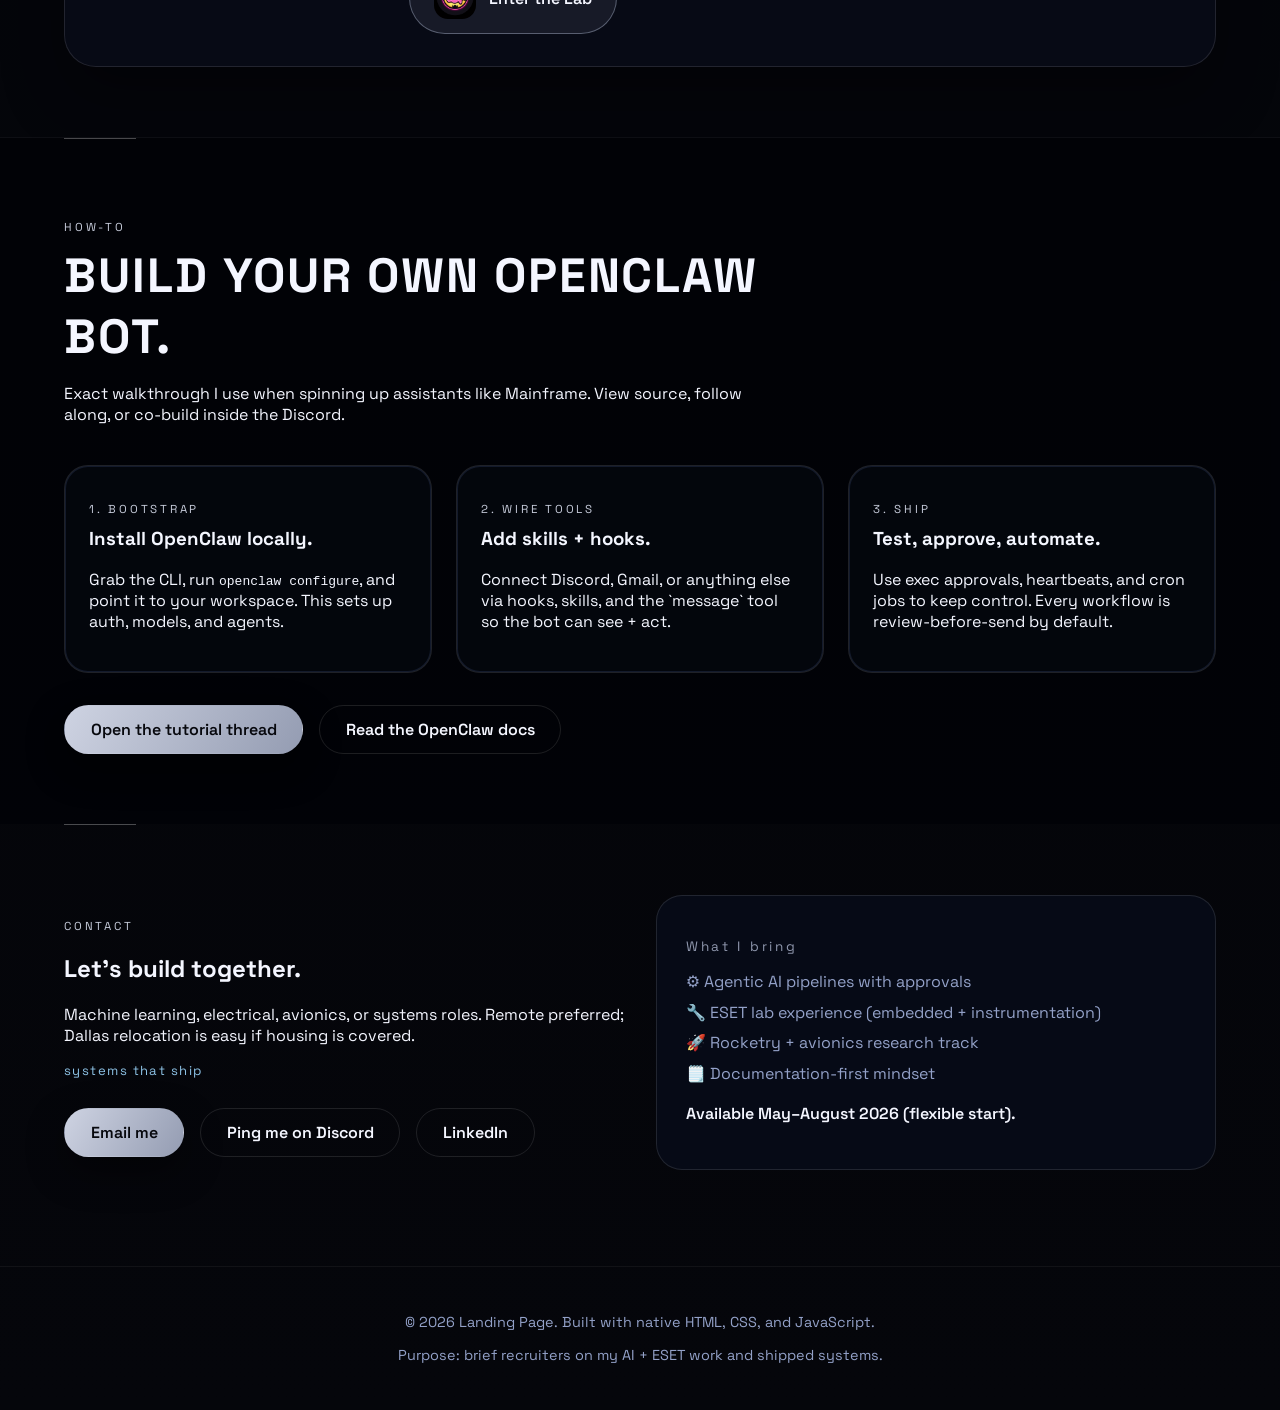
==== commit 400b754c: "Set website title to Landing Page" ====
--- a/index.html
+++ b/index.html
@@ -3,7 +3,7 @@
   <head>
     <meta charset="UTF-8" />
     <meta name="viewport" content="width=device-width, initial-scale=1" />
-    <title>Landing Page • AI Systems + ESET</title>
+    <title>Landing Page</title>
     <meta name="description" content="Dallas-based ESET sophomore building agentic AI systems and embedded lab workflows for ML/EE roles." />
     <meta property="og:title" content="Landing Page — AI Systems + ESET Portfolio" />
     <meta property="og:description" content="Project-ready portfolio for ML, electrical, and avionics roles." />
